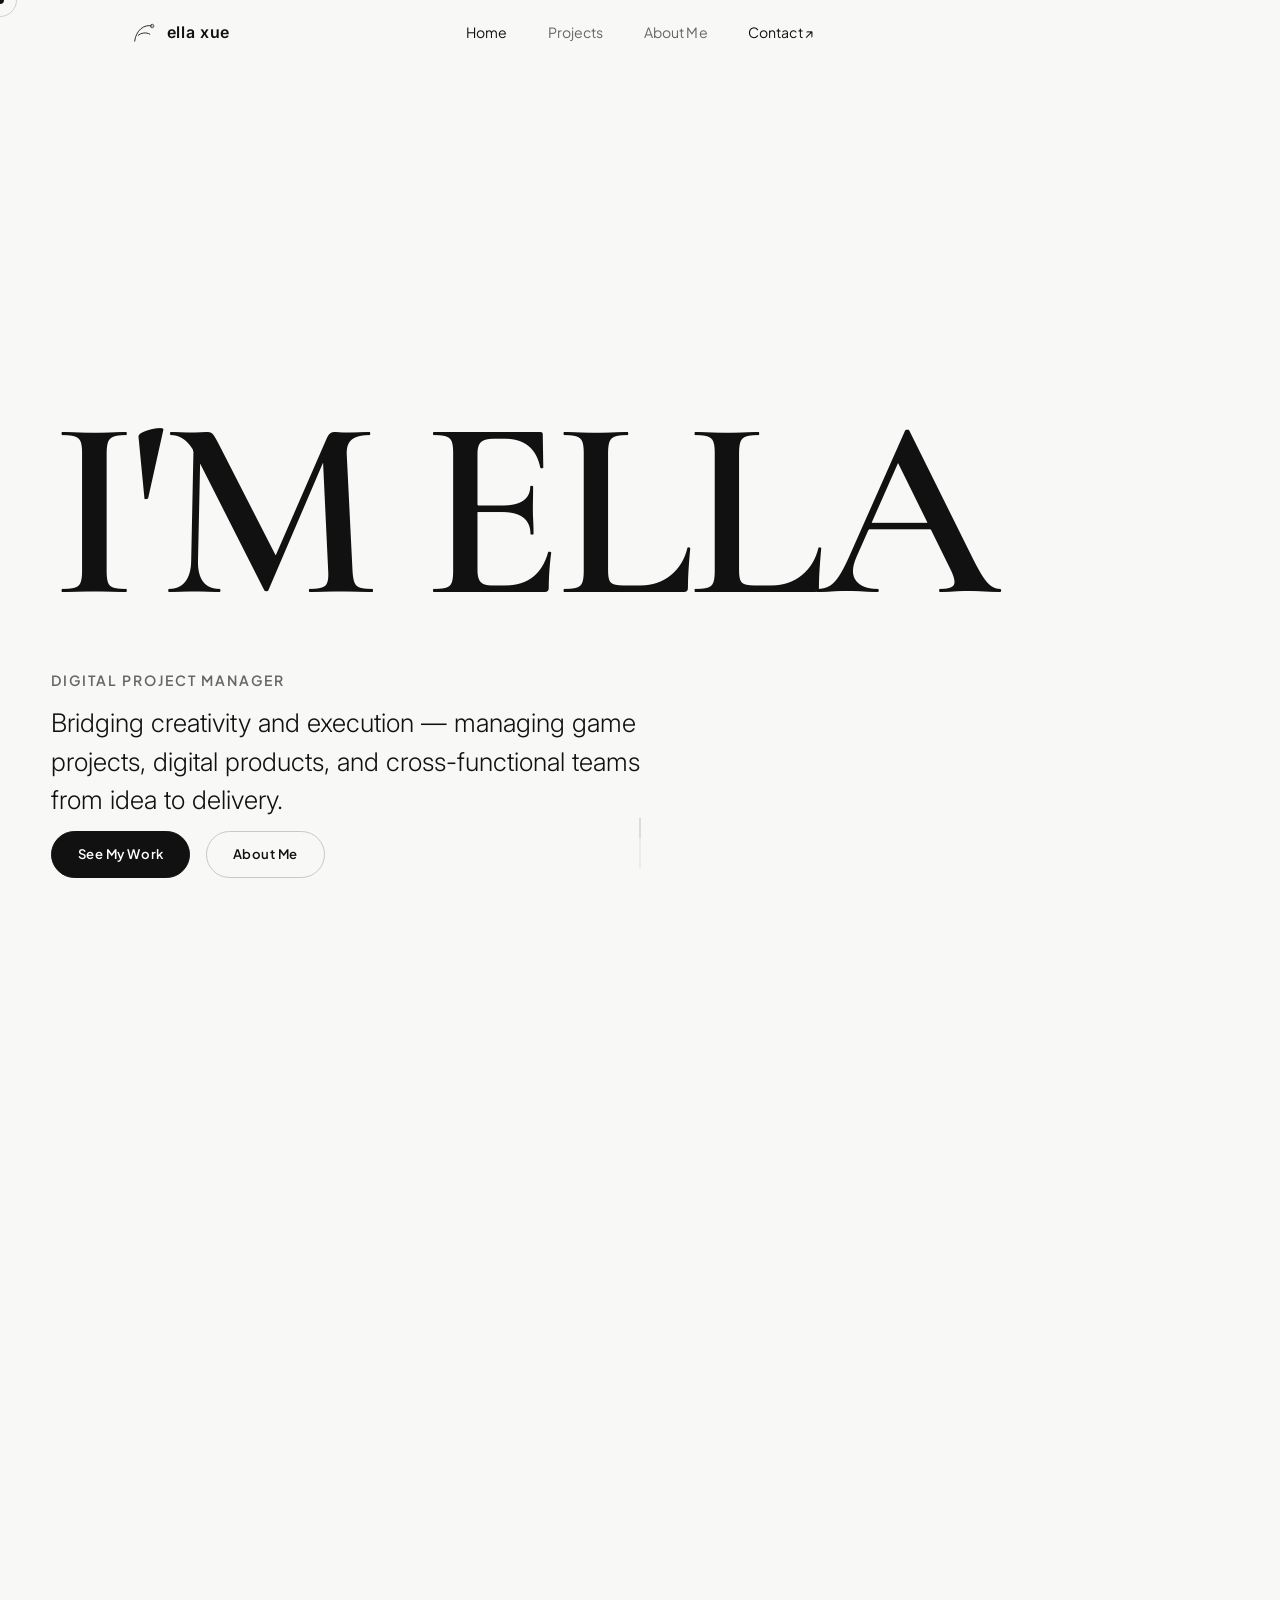
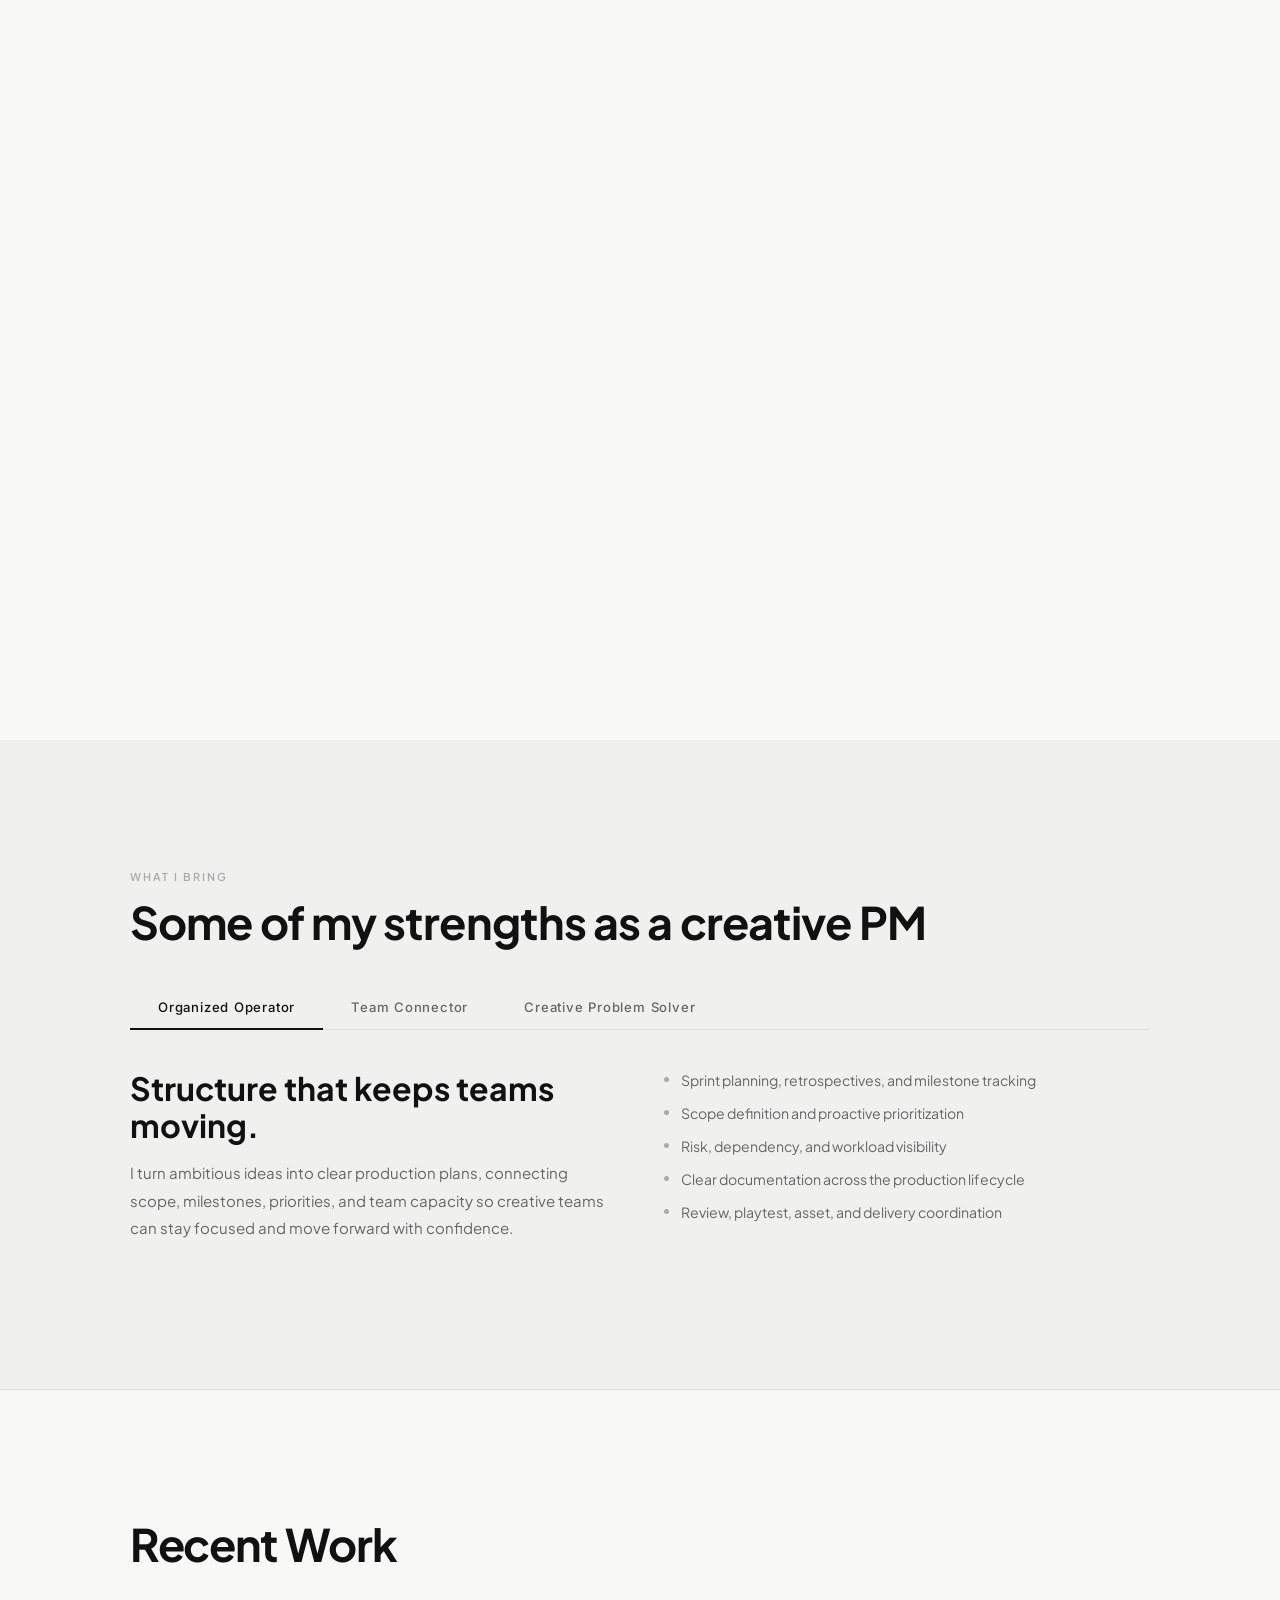
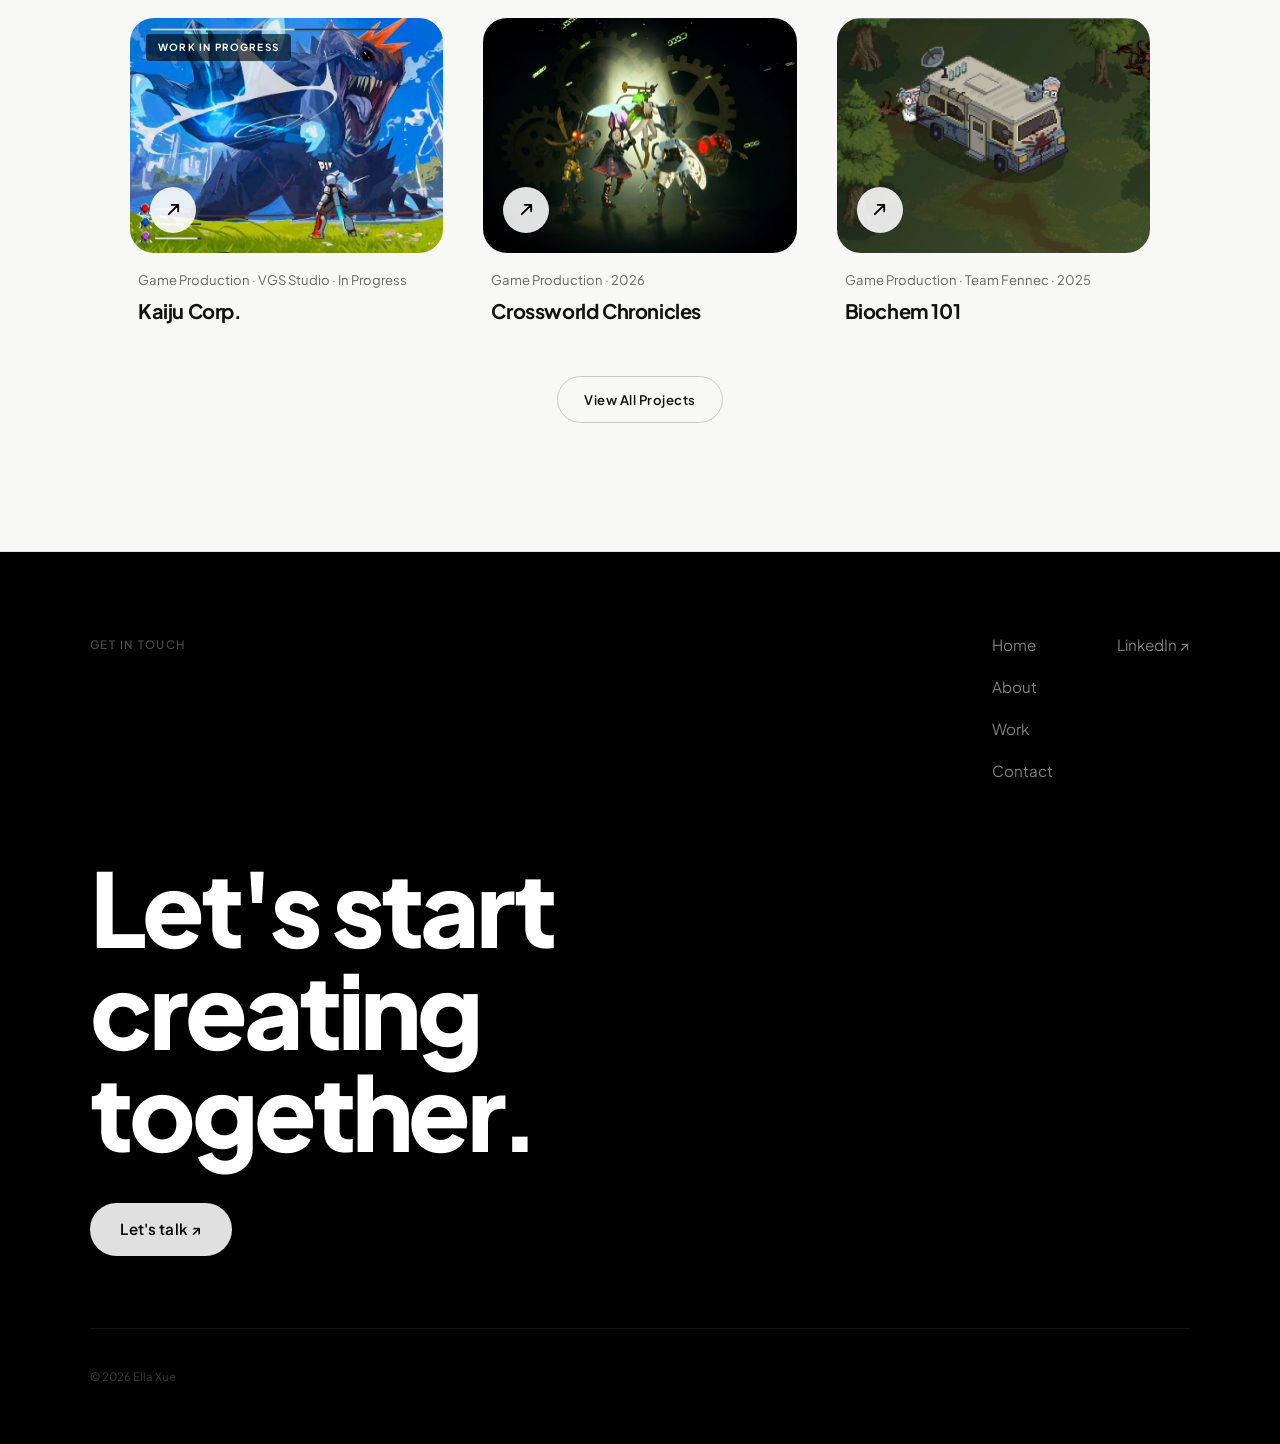
==== index.html @ 95f013e8 "Replace placeholder photos with ellaphoyo.JPG on home and about pages Updates home page hero photo a" ====
<!DOCTYPE html>
<html lang="en">
<head>
  <meta charset="UTF-8" />
  <meta name="viewport" content="width=device-width, initial-scale=1.0" />
  <title>Ella Xue — Digital Project Manager</title>
  <link rel="preconnect" href="https://fonts.googleapis.com" />
  <link rel="preconnect" href="https://fonts.gstatic.com" crossorigin />
  <link href="https://fonts.googleapis.com/css2?family=Cormorant+Garamond:ital,wght@0,300;0,400;0,600;1,300;1,400&family=Inter:wght@300;400;500;600&family=Plus+Jakarta+Sans:wght@300;400;500;600;700;800&display=swap" rel="stylesheet" />
  <link rel="stylesheet" href="style.css" />
</head>
<body>

<div id="cursor" aria-hidden="true"></div>
<div id="cursor-follower" aria-hidden="true"></div>

<!-- ============================================================ HEADER -->
<header id="header">
  <div class="header-inner">
    <a href="index.html" class="logo">
      <svg class="logo-mark" viewBox="0 0 48 48" fill="none" aria-hidden="true">
        <path d="M8 38 C10 20, 24 8, 38 12" stroke="currentColor" stroke-width="1.5" stroke-linecap="round"/>
        <path d="M14 28 C18 24, 28 22, 34 26" stroke="currentColor" stroke-width="1.5" stroke-linecap="round"/>
        <circle cx="38" cy="12" r="3" stroke="var(--coral)" stroke-width="1.5" fill="none"/>
      </svg>
      ella xue
    </a>
    <nav class="nav-links">
      <a href="index.html"    class="nav-link active">Home</a>
      <a href="projects.html" class="nav-link">Projects</a>
      <a href="about.html"   class="nav-link">About Me</a>
      <a href="contact.html" class="nav-link nav-link--cta">Contact ↗</a>
    </nav>
    <button class="hamburger" id="hamburger" aria-label="Toggle menu" aria-expanded="false">
      <span></span><span></span>
    </button>
  </div>
  <div class="header-rule"></div>
</header>

<div class="mobile-nav" id="mobileNav" aria-hidden="true">
  <nav>
    <a href="index.html"    class="mobile-nav-link">Home</a>
    <a href="projects.html" class="mobile-nav-link">Projects</a>
    <a href="about.html"   class="mobile-nav-link">About Me</a>
    <a href="contact.html" class="mobile-nav-link">Contact</a>
  </nav>
</div>

<main>

<!-- ============================================================ HERO -->
<div class="hero-scroll-container" id="heroScroll">
  <div class="hero-sticky" id="heroSticky">

    <!-- Name: I'M ELLA inline, slides left on scroll so ELLA aligns at 4vw -->
    <div class="hs-upper">
      <div class="hs-name-track" id="hsNameTrack">
        <h1 class="hs-big-name" aria-label="I'm Ella">
          <span class="hs-im" id="hsIm" aria-hidden="true">I'M </span><span id="hsElla">ELLA</span>
        </h1>
      </div>
    </div>

    <!-- Lower: eyebrow + crossfading descriptions + buttons -->
    <div class="hs-lower">
      <span class="hs-eyebrow" id="hsEyebrow">Digital Project Manager</span>
      <div class="hs-desc-wrap">
        <p class="hs-desc hs-desc--a" id="hsDescA">Bridging creativity and execution — managing game projects, digital products, and cross-functional teams from idea to delivery.</p>
        <p class="hs-desc hs-desc--b" id="hsDescB">A digital project manager based in Vancouver, focused on games, interactive media, and the craft of bringing creative teams together.</p>
      </div>
      <div class="hs-actions">
        <a href="projects.html" class="btn btn-primary">See My Work</a>
        <a href="about.html"   class="btn btn-outline">About Me</a>
      </div>
    </div>

    <!-- Photo: contained card, fades in right on scroll -->
    <div class="hs-photo-wrap" id="hsPhotoWrap">
      <img src="assets/images/ellaphoyo.JPG" alt="Ella Xue">
      <span class="hs-photo-tag">hi, that's me :)</span>
    </div>

    <div class="hs-scroll-hint" id="hsScrollHint" aria-hidden="true">
      <div class="scroll-track"><div class="scroll-thumb"></div></div>
    </div>

  </div>
</div>

<!-- ============================================================ PM TRAITS -->
<section class="section section--alt">
  <div class="container">
    <span class="eyebrow reveal">What I Bring</span>
    <h2 class="section-heading reveal">Some of my strengths as a creative PM</h2>

    <div class="tabs-nav reveal" role="tablist">
      <button class="tab-btn active" data-tab="tab-1" role="tab" aria-selected="true">Organized Operator</button>
      <button class="tab-btn"        data-tab="tab-2" role="tab" aria-selected="false">Team Connector</button>
      <button class="tab-btn"        data-tab="tab-3" role="tab" aria-selected="false">Creative Problem Solver</button>
    </div>

    <div id="tab-1" class="tab-panel active" role="tabpanel">
      <div class="tab-text reveal">
        <h3>Structure that keeps teams moving.</h3>
        <p>I turn ambitious ideas into clear production plans, connecting scope, milestones, priorities, and team capacity so creative teams can stay focused and move forward with confidence.</p>
      </div>
      <ul class="trait-list reveal reveal-d1">
        <li>Sprint planning, retrospectives, and milestone tracking</li>
        <li>Scope definition and proactive prioritization</li>
        <li>Risk, dependency, and workload visibility</li>
        <li>Clear documentation across the production lifecycle</li>
        <li>Review, playtest, asset, and delivery coordination</li>
      </ul>
    </div>

    <div id="tab-2" class="tab-panel" role="tabpanel">
      <div class="tab-text reveal">
        <h3>Strong teams are built through trust, clarity, and empathy.</h3>
        <p>I take a people-centered approach to PM. I pay attention not just to what needs to be delivered, but to how the team is working, where people feel blocked, and what support they need to do their best work.</p>
      </div>
      <ul class="trait-list reveal reveal-d1">
        <li>Building trust and open communication within the team</li>
        <li>Connecting artists, designers, developers, clients, and stakeholders</li>
        <li>Recognizing workload concerns and blockers early</li>
        <li>Facilitating constructive discussions and resolving misalignment</li>
        <li>Supporting team morale while maintaining accountability</li>
        <li>Keeping decisions, responsibilities, and progress transparent</li>
      </ul>
    </div>

    <div id="tab-3" class="tab-panel" role="tabpanel">
      <div class="tab-text reveal">
        <h3>Finding practical paths through creative complexity.</h3>
        <p>My background in design and digital media helps me understand both the creative intention behind a project and the production realities required to deliver it. I help turn uncertainty into clear, actionable next steps.</p>
      </div>
      <ul class="trait-list reveal reveal-d1">
        <li>Creative problem-solving within production constraints</li>
        <li>Translating broad ideas into achievable production steps</li>
        <li>Supporting design, art, technical, and production discussions</li>
        <li>Synthesizing feedback into focused priorities</li>
        <li>Visual communication of concepts, workflows, and progress</li>
        <li>Balancing creative ambition, quality, scope, and feasibility</li>
      </ul>
    </div>
  </div>
</section>


<!-- ============================================================ RECENT WORK -->
<section class="rw-section">
  <div class="container">
    <div class="rw-top reveal">
      <h2 class="rw-heading">Recent Work</h2>
    </div>
    <div class="rw-grid">
      <a href="kaijucorp.html" class="rw-card reveal">
        <div class="rw-img-wrap rw-img-1">
          <div class="rw-img-thumb" style="background: url('assets/images/kajiucorp/cover.JPG') center/cover no-repeat;"></div>
          <span class="wip-badge">Work in Progress</span>
          <div class="rw-arrow" aria-hidden="true">
            <svg viewBox="0 0 16 16" fill="none" stroke="currentColor" stroke-width="2" stroke-linecap="round" stroke-linejoin="round">
              <path d="M3 13L13 3M13 3H6M13 3v7"/>
            </svg>
          </div>
        </div>
        <div class="rw-card-info">
          <span class="rw-card-meta">Game Production · VGS Studio · In Progress</span>
          <span class="rw-card-name">Kaiju Corp.</span>
        </div>
      </a>
      <a href="crossworld.html" class="rw-card reveal reveal-d1">
        <div class="rw-img-wrap rw-img-2">
          <div class="rw-img-thumb" style="background: url('assets/images/crossworld/background.png') center/cover no-repeat;"></div>
          <div class="rw-arrow" aria-hidden="true">
            <svg viewBox="0 0 16 16" fill="none" stroke="currentColor" stroke-width="2" stroke-linecap="round" stroke-linejoin="round">
              <path d="M3 13L13 3M13 3H6M13 3v7"/>
            </svg>
          </div>
        </div>
        <div class="rw-card-info">
          <span class="rw-card-meta">Game Production · 2026</span>
          <span class="rw-card-name">Crossworld Chronicles</span>
        </div>
      </a>
      <a href="biochem101.html" class="rw-card reveal reveal-d2">
        <div class="rw-img-wrap rw-img-3">
          <div class="rw-img-thumb" style="background: url('assets/images/biochem-101/coVER.png') center/cover no-repeat;"></div>
          <div class="rw-arrow" aria-hidden="true">
            <svg viewBox="0 0 16 16" fill="none" stroke="currentColor" stroke-width="2" stroke-linecap="round" stroke-linejoin="round">
              <path d="M3 13L13 3M13 3H6M13 3v7"/>
            </svg>
          </div>
        </div>
        <div class="rw-card-info">
          <span class="rw-card-meta">Game Production · Team Fennec · 2025</span>
          <span class="rw-card-name">Biochem 101</span>
        </div>
      </a>
    </div>
    <div class="rw-cta reveal">
      <a href="projects.html" class="btn btn-outline">View All Projects</a>
    </div>
  </div>
</section>


</main>

<div class="proj-end">
  <div class="proj-end-inner">
    <span class="proj-end-label">Get in touch</span>
    <nav class="proj-end-nav">
      <div class="proj-end-nav-col">
        <a href="index.html">Home</a>
        <a href="about.html">About</a>
        <a href="projects.html">Work</a>
        <a href="contact.html">Contact</a>
      </div>
      <div class="proj-end-nav-col">
        <a href="https://www.linkedin.com/in/ella-xue-676157253/" target="_blank" rel="noopener">LinkedIn ↗</a>
      </div>
    </nav>
  </div>
  <div class="proj-end-body">
    <h2 class="proj-end-heading">Let's start<br>creating together.</h2>
    <a href="contact.html" class="proj-end-btn">Let's talk ↗</a>
  </div>
  <div class="proj-end-foot">
    <span>© 2026 Ella Xue</span>
  </div>
</div>

<script src="main.js"></script>
</body>
</html>
---- style.css ----
/* ============================================================
   TOKENS
   ============================================================ */
*, *::before, *::after { box-sizing: border-box; margin: 0; padding: 0; }

:root {
  --bg:          #f8f8f6;
  --bg-2:        #f0f0ee;
  --surface:     #ffffff;
  --ink:         #111111;
  --ink-muted:   #666666;
  --ink-faint:   #aaaaaa;
  --coral:       #444444;
  --coral-light: #ebebeb;
  --yellow:      #e8b84b;
  --blue:        #7aafc2;
  --teal:        #4a7a6a;
  --teal-light:  #e2ede9;
  --border:      #e0e0de;
  --border-2:    #c8c8c6;
  --font-serif:   'Cormorant Garamond', Georgia, serif;
  --font-sans:    'Inter', system-ui, sans-serif;
  --font-heading: 'Plus Jakarta Sans', system-ui, sans-serif;
  --font-body:    'Plus Jakarta Sans', system-ui, sans-serif;
  --font-accent:  'Plus Jakarta Sans', system-ui, sans-serif;
  --max-w:       1100px;
  --nav-h:       66px;
  --ease:        cubic-bezier(0.25, 0.46, 0.45, 0.94);
}

/* ============================================================
   BASE
   ============================================================ */
html { scroll-behavior: smooth; font-size: 16px; }

body {
  font-family: var(--font-body);
  background: var(--bg);
  color: var(--ink);
  line-height: 1.7;
  font-weight: 400;
  -webkit-font-smoothing: antialiased;
  overflow-x: hidden;
}

::selection { background: var(--coral); color: #fff; }

h1, h2, h3, h4 {
  font-family: var(--font-heading); line-height: 1.15; font-weight: 700;
  font-style: normal;
}
em { font-style: normal; }
p { color: var(--ink-muted); }
p:last-child { margin-bottom: 0; }
a { color: inherit; text-decoration: none; }
img { display: block; max-width: 100%; }
button { font-family: var(--font-body); }

/* ============================================================
   CURSOR
   ============================================================ */
#cursor, #cursor-follower {
  position: fixed; border-radius: 50%; pointer-events: none; z-index: 9999;
}
#cursor {
  width: 8px; height: 8px; background: var(--ink);
  top: 0; left: 0; transform: translate(-50%, -50%);
}
#cursor-follower {
  width: 34px; height: 34px; border: 1px solid var(--ink-faint);
  top: 0; left: 0; transform: translate(-50%, -50%); opacity: 0.5;
}
@media (pointer: coarse) { #cursor, #cursor-follower { display: none; } }

/* ============================================================
   HEADER / NAV
   ============================================================ */
#header {
  position: fixed; top: 0; left: 0; right: 0; z-index: 100;
  background: var(--bg);
  transition: background 0.4s;
}
#header.compact {
  background: rgba(250,249,247,0.94);
  backdrop-filter: blur(14px);
}
.header-inner {
  max-width: var(--max-w); margin: 0 auto; padding: 0 2.5rem;
  height: var(--nav-h);
  display: flex; align-items: center; justify-content: space-between;
  transition: height 0.4s var(--ease);
  position: relative;
}
#header.compact .header-inner { height: 52px; }
.header-rule { display: none; }

.logo {
  display: flex; align-items: center; gap: 0.55rem;
  font-family: var(--font-sans); font-size: 1rem; font-weight: 600;
  letter-spacing: 0.04em;
  color: var(--ink); transition: opacity 0.2s;
}
.logo:hover { opacity: 0.65; }
.logo-mark { width: 28px; height: 28px; flex-shrink: 0; }

.nav-links {
  position: absolute; left: 50%; transform: translateX(-50%);
  display: flex; align-items: center; gap: 2.5rem;
}
.nav-link {
  font-size: 0.88rem; font-weight: 400; letter-spacing: 0.01em;
  color: var(--ink-muted);
  transition: color 0.25s;
}
.nav-link:hover { color: var(--ink); }
.nav-link.active { color: var(--ink); }
.nav-link--cta { color: var(--ink); }
.nav-link--cta:hover { opacity: 0.6; }

/* Hamburger */
.hamburger {
  display: none; flex-direction: column; gap: 6px;
  background: none; border: none; cursor: pointer; padding: 6px;
}
.hamburger span {
  display: block; width: 22px; height: 1.5px;
  background: var(--ink); transition: transform 0.3s, opacity 0.3s;
}
.hamburger.active span:nth-child(1) { transform: rotate(45deg) translate(0,5px); }
.hamburger.active span:nth-child(2) { transform: rotate(-45deg) translate(0,-2px); }

/* Mobile nav */
.mobile-nav {
  position: fixed; top: var(--nav-h); left: 0; right: 0; bottom: 0;
  z-index: 99; background: var(--bg);
  transform: translateX(100%); transition: transform 0.45s var(--ease);
  padding: 3rem 2.5rem; border-top: 1px solid var(--border);
}
.mobile-nav.open { transform: translateX(0); }
.mobile-nav nav { display: flex; flex-direction: column; }
.mobile-nav-link {
  font-family: var(--font-heading); font-size: 2.2rem;
  font-weight: 400; color: var(--ink); padding: 0.75rem 0;
  border-bottom: 1px solid var(--border); transition: color 0.2s;
}
.mobile-nav-link:hover { color: var(--ink-muted); }

/* ============================================================
   PAGE PADDING
   ============================================================ */
.page-top { padding-top: var(--nav-h); }
.container { max-width: var(--max-w); margin: 0 auto; padding: 0 2.5rem; }

/* ============================================================
   SECTION RHYTHM
   ============================================================ */
.section { padding: 8rem 0; border-bottom: 1px solid var(--border); }
.section:last-child { border-bottom: none; }
.section--alt { background: var(--bg-2); }

.eyebrow {
  display: block; font-size: 0.68rem; font-weight: 600;
  letter-spacing: 0.18em; text-transform: uppercase;
  color: var(--ink-faint); margin-bottom: 0.75rem;
}
.section-heading {
  font-family: var(--font-heading); font-size: clamp(2rem, 3.5vw, 2.9rem);
  font-weight: 700; color: var(--ink); line-height: 1.05;
  letter-spacing: -0.02em; margin-bottom: 2.5rem; font-style: normal;
}
.section-lead {
  font-size: 1rem; font-weight: 400; color: var(--ink-muted);
  max-width: 540px; line-height: 1.8; margin-bottom: 2.5rem;
}

/* ============================================================
   REVEAL
   ============================================================ */
.reveal {
  opacity: 0; transform: translateY(22px);
  transition: opacity 0.8s var(--ease), transform 0.8s var(--ease);
}
.reveal.visible { opacity: 1; transform: translateY(0); }
.reveal-d1 { transition-delay: 0.1s; }
.reveal-d2 { transition-delay: 0.2s; }
.reveal-d3 { transition-delay: 0.3s; }
.reveal-d4 { transition-delay: 0.4s; }
.reveal-d5 { transition-delay: 0.5s; }
.reveal-d6 { transition-delay: 0.65s; }

/* ============================================================
   BUTTONS
   ============================================================ */
.btn {
  display: inline-flex; align-items: center; gap: 0.5rem;
  padding: 0.7rem 1.6rem; border-radius: 100px;
  font-size: 0.82rem; font-weight: 600; letter-spacing: 0.04em;
  cursor: pointer; transition: all 0.25s; border: 1.5px solid transparent;
}
.btn-primary {
  background: var(--ink); color: #fff; border-color: var(--ink);
}
.btn-primary:hover { opacity: 0.78; transform: translateY(-1px); }
.btn-outline {
  background: transparent; color: var(--ink); border-color: var(--border-2);
}
.btn-outline:hover { border-color: var(--ink); color: var(--ink); transform: translateY(-1px); }
.btn svg { width: 14px; height: 14px; }

/* Underline link */
.underline-link {
  display: inline-flex; align-items: center; gap: 0.35rem;
  font-size: 0.85rem; font-weight: 500; color: var(--ink); transition: color 0.25s;
}
.underline-link span:first-child { position: relative; }
.underline-link span:first-child::after {
  content: ''; position: absolute; bottom: -2px; left: 0; width: 100%;
  height: 1px; background: var(--ink);
  transform: scaleX(0); transform-origin: left; transition: transform 0.3s var(--ease);
}
.underline-link:hover span:first-child::after { transform: scaleX(1); }
.underline-link:hover { color: var(--ink); }
.link-arrow { transition: transform 0.3s var(--ease); display: inline-block; }
.underline-link:hover .link-arrow { transform: translate(3px,-2px); }

/* Tags — editorial text style, no borders */
.tag {
  font-size: 0.75rem; font-weight: 400; letter-spacing: 0.02em;
  text-transform: none; padding: 0; border-radius: 0; border: none; background: transparent;
  color: var(--ink-muted);
}
.tag-pm    { color: var(--ink-muted); }
.tag-type  { color: var(--ink-muted); }
.tag-award { color: var(--ink-muted); }

/* ============================================================
   SHARED FOOTER
   ============================================================ */
.site-footer {
  border-top: 1px solid var(--border); padding: 2rem 0;
}
.site-footer .container {
  display: flex; align-items: center; justify-content: space-between;
  flex-wrap: wrap; gap: 1rem;
}
.footer-brand {
  font-family: var(--font-body); font-size: 0.78rem; font-weight: 500;
  letter-spacing: 0.08em; text-transform: uppercase; color: var(--ink-muted);
}
.footer-links { display: flex; gap: 1.75rem; }
.footer-links a {
  font-size: 0.72rem; font-weight: 500; letter-spacing: 0.08em;
  text-transform: uppercase; color: var(--ink-faint); transition: color 0.2s;
}
.footer-links a:hover { color: var(--ink); }

/* ============================================================
   HOME — SCROLL HERO
   ============================================================ */
.hero-scroll-container { height: 260vh; position: relative; background: var(--bg); }
.hero-sticky {
  position: sticky; top: 0;
  height: 100vh; overflow: hidden;
  background: var(--bg);
  display: flex; flex-direction: column;
  padding-top: var(--nav-h);
}

/* Upper — left-aligned at 4vw, pushed toward bottom of its flex cell */
.hs-upper {
  flex: 1; display: flex;
  align-items: flex-end; justify-content: flex-start;
  padding: 0 4vw clamp(0.75rem, 2vh, 2rem);
  min-height: 0;
}
.hs-name-track { will-change: transform; }

/*
  Font scales smoothly with vw between a sensible min and max.
  At 1280px laptop : 20vw ≈ 16rem — proportional, not overwhelming.
  At 1440px desktop: 20vw ≈ 18rem — dramatic but not clipping.
  At 1920px monitor: capped at 22rem — consistent on large displays.
*/
.hs-big-name {
  font-family: var(--font-serif);
  font-size: clamp(6.5rem, 20vw, 22rem);
  font-weight: 600; line-height: 1;
  letter-spacing: -0.03em; white-space: nowrap;
  color: var(--ink); margin: 0;
}
.hs-im { will-change: opacity; }

/* Lower — eyebrow + descriptions + buttons */
.hs-lower {
  padding: clamp(0.85rem, 1.5vh, 1.5rem) 4vw clamp(1.25rem, 2.5vh, 2.5rem);
  max-width: 56vw;
  display: flex; flex-direction: column; gap: clamp(0.7rem, 1.2vh, 1.1rem);
}
.hs-eyebrow {
  display: block; font-size: 0.88rem; font-weight: 600;
  letter-spacing: 0.14em; text-transform: uppercase; color: var(--ink-muted);
}
.hs-desc-wrap { position: relative; }
.hs-desc {
  font-family: var(--font-sans);
  font-size: clamp(1rem, 2.1vw, 1.6rem);
  font-weight: 300; line-height: 1.5;
  color: var(--ink); margin: 0; will-change: opacity;
}
.hs-desc--b { position: absolute; top: 0; left: 0; width: 100%; opacity: 0; }
.hs-actions { display: flex; gap: 1rem; flex-wrap: wrap; }

/*
  left + right define the "right-side region" (60vw → viewport edge).
  margin: 0 auto on an absolutely-positioned element with both offsets
  fixed distributes remaining space equally → photo stays centred in
  the 40vw right area on every screen width, no hardcoded gutters.
  aspect-ratio: 3/4 locks the frame shape; min() prevents height
  from exceeding 70vh on short screens.
*/
.hs-photo-wrap {
  position: absolute;
  left: 60vw; right: 0;
  top: calc(var(--nav-h) + clamp(2rem, 5vh, 5rem));
  margin: 0 auto;
  width: min(28vw, calc(70vh * 0.75));
  aspect-ratio: 3 / 4;
  overflow: hidden; opacity: 0;
  will-change: opacity, transform;
}
.hs-photo-wrap img {
  width: 100%;
  height: calc(100% + 2.5rem); margin-top: -2.5rem;
  object-fit: cover; object-position: center top; display: block;
}
.hs-photo-tag {
  position: absolute; bottom: 1.5rem; left: 1.5rem;
  font-family: var(--font-serif); font-size: 0.9rem;
  color: var(--ink-muted); pointer-events: none;
}

/* Scroll hint */
.hs-scroll-hint {
  position: absolute; bottom: 2rem; left: 50%;
  transform: translateX(-50%); z-index: 10;
  display: flex; flex-direction: column; align-items: center;
}
.scroll-track { width: 1px; height: 50px; background: var(--border); position: relative; overflow: hidden; }
.scroll-thumb { position: absolute; top: 0; left: 0; width: 100%; height: 40%; background: var(--ink-faint); animation: scrollDown 2.2s ease-in-out infinite; }
@keyframes scrollDown { 0% { top: -40%; } 100% { top: 140%; } }

/* Tablet / small laptop: slightly narrower photo, text breathing room */
@media (max-width: 1024px) {
  .hs-big-name { font-size: clamp(5.5rem, 18vw, 18rem); }
  .hs-photo-wrap { width: min(30vw, calc(66vh * 0.75)); }
  .hs-lower { max-width: 58vw; }
}

/* Mobile: stack-friendly — hide photo, give text full room */
@media (max-width: 640px) {
  .hs-upper { padding: 0 5vw 1.25rem; }
  .hs-big-name { font-size: clamp(4rem, 18vw, 6.5rem); }
  .hs-lower { max-width: 90vw; padding: 1rem 5vw 2rem; gap: 0.85rem; }
  .hs-photo-wrap { display: none; }
  .hs-desc { font-size: clamp(1rem, 4.5vw, 1.25rem); }
}

/* ============================================================
   HOME — PM TRAITS (TABS)
   ============================================================ */
.tabs-nav {
  display: flex; gap: 0; border-bottom: 1px solid var(--border); margin-bottom: 2.5rem;
}
.tab-btn {
  background: none; border: none; cursor: pointer; padding: 0.85rem 1.75rem;
  font-family: var(--font-sans); font-size: 0.82rem; font-weight: 500;
  letter-spacing: 0.06em; color: var(--ink-muted);
  position: relative; transition: color 0.25s;
}
.tab-btn::after {
  content: ''; position: absolute; bottom: -1px; left: 0; right: 0;
  height: 2px; background: var(--ink);
  transform: scaleX(0); transition: transform 0.3s var(--ease);
}
.tab-btn.active { color: var(--ink); }
.tab-btn.active::after { transform: scaleX(1); }
.tab-btn:hover { color: var(--ink); }

.tab-panel { display: none; }
.tab-panel.active { display: grid; grid-template-columns: 1fr 1fr; gap: 3rem; align-items: start; }

.tab-text h3 {
  font-family: var(--font-heading); font-size: clamp(1.5rem, 2.5vw, 2rem);
  font-weight: 700; color: var(--ink); margin-bottom: 1rem; line-height: 1.15;
}
.tab-text p { font-size: 0.94rem; line-height: 1.82; margin-bottom: 1.25rem; }

.tab-closing {
  grid-column: 1 / -1;
  font-size: 0.94rem; font-style: italic;
  color: var(--ink-muted); line-height: 1.7;
  padding-top: 0.5rem; border-top: 1px solid var(--border);
  margin-top: 0.5rem;
}

.trait-list { list-style: none; display: flex; flex-direction: column; gap: 0.75rem; }
.trait-list li {
  display: flex; align-items: flex-start; gap: 0.75rem;
  font-size: 0.88rem; color: var(--ink-muted); line-height: 1.5;
}
.trait-list li::before {
  content: ''; width: 5px; height: 5px; border-radius: 50%;
  background: var(--ink-faint); flex-shrink: 0; margin-top: 0.45rem;
}

/* ============================================================
   HOME — TOOLS & SKILLS
   ============================================================ */
.tools-grid {
  display: grid; grid-template-columns: repeat(4, 1fr); gap: 1.5rem;
}
.tool-group { }
.tool-group-label {
  font-size: 0.65rem; font-weight: 600; letter-spacing: 0.14em;
  text-transform: uppercase; color: var(--ink-faint);
  margin-bottom: 0.85rem; display: block;
}
.tool-pills { display: flex; flex-wrap: wrap; gap: 0.5rem; }
.tool-pill {
  font-size: 0.78rem; font-weight: 400; color: var(--ink-muted);
  background: var(--surface); border: 1px solid var(--border);
  border-radius: 100px; padding: 4px 14px;
  transition: border-color 0.2s, color 0.2s;
}
.tool-pill:hover { border-color: var(--ink); color: var(--ink); }

/* ============================================================
   HOME — RECENT WORK
   ============================================================ */
.rw-section {
  padding: 8rem 0;
  border-bottom: 1px solid var(--border);
}
.rw-top { margin-bottom: 3rem; }
.rw-heading {
  font-size: clamp(2rem, 3.5vw, 2.9rem);
  font-weight: 700;
  color: var(--ink);
  letter-spacing: -0.03em;
}
.rw-grid {
  display: grid;
  grid-template-columns: repeat(3, 1fr);
  gap: 2.5rem;
  margin-bottom: 3rem;
}
.rw-card { display: block; cursor: pointer; }

/* The card IS the image — large, rounded, full-bleed */
.rw-img-wrap {
  border-radius: 24px;
  overflow: hidden;
  aspect-ratio: 4 / 3;
  position: relative;
}
.rw-img-thumb {
  position: absolute;
  inset: 0;
  transition: transform 0.65s var(--ease);
}
.rw-card:hover .rw-img-thumb { transform: scale(1.04); }
.rw-img-1 .rw-img-thumb { background: linear-gradient(145deg, #d4b8ac, #b89080, #9c7468); }
.rw-img-2 .rw-img-thumb { background: linear-gradient(145deg, #a8bece, #8aa0b8, #7090a8); }
.rw-img-3 .rw-img-thumb { background: linear-gradient(145deg, #b8ceac, #98b890, #7ea078); }

/* Circular arrow button — always visible, bottom-left of image */
.rw-arrow {
  position: absolute;
  bottom: 1.25rem;
  left: 1.25rem;
  width: 46px;
  height: 46px;
  border-radius: 50%;
  background: rgba(255,255,255,0.88);
  display: flex;
  align-items: center;
  justify-content: center;
  transition: transform 0.3s var(--ease), background 0.25s;
  z-index: 1;
}
.rw-arrow svg { width: 15px; height: 15px; color: #000; flex-shrink: 0; }
.rw-card:hover .rw-arrow { transform: translate(3px, -3px); background: #fff; }

/* Info below the image card */
.rw-card-info {
  padding: 1rem 0.5rem 0;
  display: flex;
  flex-direction: column;
  gap: 0.2rem;
}
.rw-card-meta {
  font-size: 0.82rem;
  font-weight: 400;
  color: var(--ink-muted);
}
.rw-card-name {
  font-size: 1.25rem;
  font-weight: 700;
  color: var(--ink);
  letter-spacing: -0.02em;
}
.rw-cta { text-align: center; }

@media (max-width: 900px) {
  .rw-grid { grid-template-columns: repeat(2, 1fr); gap: 2rem; }
}
@media (max-width: 560px) {
  .rw-grid { grid-template-columns: 1fr; gap: 2rem; }
}
@media (max-width: 640px) {
  .rw-section { padding: 5.5rem 0; }
}

/* ============================================================
   HOME — FEATURED PROJECTS (legacy — kept for fallback)
   ============================================================ */
.featured-grid {
  display: grid; grid-template-columns: 1.4fr 1fr; gap: 1.5rem;
}
.feat-card {
  background: var(--surface); border: none;
  border-radius: 20px; overflow: hidden;
  box-shadow: 0 2px 14px rgba(0,0,0,0.06);
  transition: transform 0.4s var(--ease), box-shadow 0.4s;
}
.feat-card:hover { transform: translateY(-3px); box-shadow: 0 10px 32px rgba(0,0,0,0.10); }
.feat-card--large { }
.feat-thumb {
  aspect-ratio: 16/9; display: flex; align-items: flex-end; padding: 1rem;
  position: relative;
}
.feat-thumb--1 { background: linear-gradient(135deg, #c4a898, #a8877a); }
.feat-thumb--2 { background: linear-gradient(135deg, #98aec4, #7a90a8); }
.feat-thumb--3 { background: linear-gradient(135deg, #a8c498, #8aaa7c); }
.feat-label {
  font-size: 0.65rem; letter-spacing: 0.12em; text-transform: uppercase;
  color: rgba(255,255,255,0.65); font-weight: 500;
}
.feat-body { padding: 1.5rem; }
.feat-cat {
  font-size: 0.68rem; font-weight: 500; letter-spacing: 0.1em;
  text-transform: uppercase; color: var(--ink-faint); margin-bottom: 0.4rem; display: block;
}
.feat-title {
  font-family: var(--font-heading); font-size: 1.25rem; font-weight: 700;
  color: var(--ink); margin-bottom: 0.5rem;
}
.feat-desc { font-size: 0.85rem; line-height: 1.7; margin-bottom: 1rem; }
.feat-small-pair { display: flex; flex-direction: column; gap: 1.5rem; }
.feat-card--small .feat-thumb { aspect-ratio: 3/1.4; }
.featured-cta { margin-top: 2rem; text-align: center; }

/* ============================================================
   HOME — TESTIMONIALS
   ============================================================ */
.testimonials-grid {
  display: grid; grid-template-columns: repeat(3, 1fr); gap: 1.5rem;
}
.testimonial-card {
  background: var(--surface); border: none;
  border-radius: 20px; padding: 2rem;
  box-shadow: 0 2px 14px rgba(0,0,0,0.06);
  transition: box-shadow 0.3s, transform 0.3s;
}
.testimonial-card:hover { box-shadow: 0 8px 28px rgba(0,0,0,0.09); transform: translateY(-2px); }
.quote-mark {
  font-family: var(--font-serif); font-size: 3.5rem; font-weight: 700;
  color: var(--border); line-height: 0.8; margin-bottom: 1rem; display: block;
}
.quote-text {
  font-family: var(--font-accent); font-size: 1.1rem; font-weight: 400;
  color: var(--ink); line-height: 1.65; margin-bottom: 1.5rem;
}
.quote-author {
  display: flex; flex-direction: column; gap: 2px;
  padding-top: 1.25rem; border-top: 1px solid var(--border);
}
.author-name { font-size: 0.82rem; font-weight: 600; color: var(--ink); }
.author-role { font-size: 0.72rem; color: var(--ink-faint); }

/* ============================================================
   HOME — FOOTER BANNER
   ============================================================ */
.footer-banner {
  background: var(--ink); padding: 5rem 0;
}
.footer-banner .container {
  display: flex; flex-direction: column; align-items: center; text-align: center;
}
.banner-tagline {
  font-family: var(--font-heading); font-size: clamp(1.8rem, 4vw, 3rem);
  font-weight: 700; color: #fff; letter-spacing: -0.02em;
  max-width: 600px; line-height: 1.2; margin-bottom: 2rem;
}
.banner-email {
  font-family: var(--font-body); font-size: clamp(1rem, 2.2vw, 1.45rem);
  font-weight: 400; letter-spacing: 0.02em;
  color: rgba(255,255,255,0.75); margin-bottom: 2.5rem;
  transition: color 0.2s;
}
.banner-email:hover { color: #fff; }
.banner-socials { display: flex; gap: 2rem; flex-wrap: wrap; justify-content: center; }
.banner-social-link {
  font-size: 0.72rem; font-weight: 500; letter-spacing: 0.1em;
  text-transform: uppercase; color: rgba(255,255,255,0.4);
  transition: color 0.2s;
}
.banner-social-link:hover { color: rgba(255,255,255,0.85); }

/* ============================================================
   ABOUT — INTRO
   ============================================================ */
.about-intro-grid {
  display: grid; grid-template-columns: 1fr 1.2fr; gap: 5rem; align-items: start;
}
.about-avatar {
  position: relative; max-width: 340px;
}
.about-avatar .portrait-inner { aspect-ratio: 3/4; overflow: hidden; border-radius: 4px; }
.about-avatar .portrait-inner img { width: 100%; height: 100%; object-fit: cover; object-position: center top; display: block; }
.about-lead {
  font-family: var(--font-heading); font-size: clamp(1.3rem, 2.2vw, 1.7rem);
  font-weight: 600; line-height: 1.45; color: var(--ink); margin-bottom: 1.5rem;
}
.about-body { font-size: 0.94rem; line-height: 1.82; margin-bottom: 1.25rem; }
.about-actions { display: flex; gap: 1rem; flex-wrap: wrap; margin-top: 2rem; }

/* ============================================================
   ABOUT — WHY PM
   ============================================================ */
.why-grid { display: grid; grid-template-columns: 1fr 1fr; gap: 2rem; }
.why-card {
  background: var(--surface); border: none;
  border-radius: 20px; padding: 2.5rem 2rem;
  border-top: 2px solid var(--border-2);
  box-shadow: 0 2px 14px rgba(0,0,0,0.05);
}
.why-num {
  font-family: var(--font-serif); font-size: 3rem; font-weight: 700;
  color: var(--border); line-height: 1; margin-bottom: 1rem;
}
.why-title {
  font-family: var(--font-heading); font-size: 1.15rem; font-weight: 700;
  color: var(--ink); margin-bottom: 0.85rem;
}
.why-body { font-size: 0.9rem; line-height: 1.8; }

/* ============================================================
   ABOUT — WHAT I DO
   ============================================================ */
.what-grid {
  display: grid; grid-template-columns: repeat(3, 1fr);
  gap: 1px; background: var(--border);
  border: 1px solid var(--border); border-radius: 10px; overflow: hidden;
}
.what-item {
  background: var(--surface); padding: 2rem 1.8rem;
  transition: background 0.2s; cursor: default;
}
.what-item:hover { background: var(--bg-2); }
.what-idx {
  font-size: 0.65rem; font-weight: 600; letter-spacing: 0.12em;
  color: var(--ink-faint); margin-bottom: 0.75rem; display: block;
}
.what-title { font-size: 0.9rem; font-weight: 600; color: var(--ink); margin-bottom: 0.5rem; }
.what-body { font-size: 0.82rem; line-height: 1.7; }

/* ============================================================
   ABOUT — CERTIFICATES
   ============================================================ */
.cert-grid { display: grid; grid-template-columns: repeat(3, 1fr); gap: 1rem; }
.cert-card {
  background: var(--surface); border: none;
  border-radius: 16px; padding: 1.5rem;
  box-shadow: 0 2px 12px rgba(0,0,0,0.05);
  transition: box-shadow 0.25s, transform 0.25s;
}
.cert-card:hover { box-shadow: 0 8px 24px rgba(0,0,0,0.09); transform: translateY(-2px); }
.cert-issuer {
  font-size: 0.65rem; font-weight: 600; letter-spacing: 0.1em;
  text-transform: uppercase; color: var(--ink-faint); margin-bottom: 0.4rem; display: block;
}
.cert-name { font-size: 0.88rem; font-weight: 600; color: var(--ink); margin-bottom: 0.25rem; }
.cert-year { font-size: 0.72rem; color: var(--ink-faint); }

/* ============================================================
   ABOUT — OUTSIDE WORK
   ============================================================ */
.outside-grid { display: grid; grid-template-columns: repeat(3, 1fr); gap: 1.25rem; }
.outside-card {
  border-radius: 16px; overflow: hidden; border: none;
  box-shadow: 0 2px 12px rgba(0,0,0,0.05);
  transition: transform 0.4s var(--ease);
}
.outside-card:hover { transform: translateY(-4px); }
.outside-thumb {
  aspect-ratio: 4/3;
  transition: transform 0.5s var(--ease);
}
.outside-card:hover .outside-thumb { transform: scale(1.04); }
.outside-thumb--photo   { background: linear-gradient(135deg, #c4cdd6, #a8b8c8); }
.outside-thumb--sports  { background: linear-gradient(135deg, #c4d6c4, #a8c4a8); }
.outside-thumb--pets    { background: linear-gradient(135deg, #d6c4c4, #c4a8a8); }
.outside-body { padding: 1.25rem; background: var(--surface); }
.outside-title { font-size: 0.9rem; font-weight: 600; color: var(--ink); margin-bottom: 0.25rem; }
.outside-desc { font-size: 0.8rem; line-height: 1.65; }

/* ============================================================
   PROJECTS — FILTER
   ============================================================ */
.filter-bar {
  display: flex; gap: 0.5rem; flex-wrap: wrap; margin-bottom: 3rem;
}
.filter-btn {
  background: var(--surface); border: 1px solid var(--border);
  border-radius: 100px; padding: 6px 18px; cursor: pointer;
  font-size: 0.78rem; font-weight: 500; color: var(--ink-muted);
  transition: all 0.22s;
}
.filter-btn:hover { border-color: var(--border-2); color: var(--ink); }
.filter-btn.active {
  background: var(--ink); border-color: var(--ink); color: #fff;
}

/* Projects grid */
.projects-grid { display: grid; grid-template-columns: repeat(2, 1fr); gap: 1.75rem; }
.project-card {
  background: var(--surface); border: none;
  border-radius: 20px; overflow: hidden;
  box-shadow: 0 2px 14px rgba(0,0,0,0.06);
  transition: transform 0.4s var(--ease), box-shadow 0.4s;
}
.project-card:hover { transform: translateY(-3px); box-shadow: 0 10px 32px rgba(0,0,0,0.10); }
.project-card[hidden] { display: none; }
.proj-thumb {
  aspect-ratio: 16/9; position: relative; overflow: hidden;
}
.proj-thumb::after {
  content: 'View Project';
  position: absolute; inset: 0;
  background: rgba(0,0,0,0);
  display: flex; align-items: center; justify-content: center;
  font-family: var(--font-body); font-size: 0.72rem; font-weight: 700;
  letter-spacing: 0.12em; text-transform: uppercase;
  color: transparent;
  transition: background 0.35s var(--ease), color 0.3s var(--ease);
}
.project-card:hover .proj-thumb::after {
  background: rgba(0,0,0,0.28);
  color: #fff;
}
.proj-thumb--1 { background: linear-gradient(135deg, #c4a898, #a8877a); }
.proj-thumb--2 { background: linear-gradient(135deg, #98aec4, #7a90a8); }
.proj-thumb--3 { background: linear-gradient(135deg, #a8c498, #8aaa7c); }
.proj-thumb--4 { background: linear-gradient(135deg, #c4a8c4, #a888a8); }
.proj-thumb--5 { background: linear-gradient(135deg, #c4c498, #a8a87c); }
.proj-thumb--6 { background: linear-gradient(135deg, #98c4c4, #7aa8a8); }
.proj-thumb-label {
  position: absolute; bottom: 1rem; left: 1rem;
  font-size: 0.65rem; letter-spacing: 0.1em; text-transform: uppercase;
  color: rgba(255,255,255,0.6); font-weight: 500;
}
.proj-body { padding: 1.5rem; }
.proj-meta { display: flex; align-items: center; justify-content: space-between; margin-bottom: 0.5rem; }
.proj-cat {
  font-size: 0.68rem; font-weight: 500; letter-spacing: 0.1em;
  text-transform: uppercase; color: var(--ink-faint);
}
.proj-year { font-size: 0.7rem; color: var(--ink-faint); }
.proj-title {
  font-family: var(--font-heading); font-size: 1.2rem; font-weight: 700;
  color: var(--ink); margin-bottom: 0.5rem;
}
.proj-desc { font-size: 0.85rem; line-height: 1.7; margin-bottom: 1.1rem; }
.proj-tags { display: flex; gap: 0; flex-wrap: wrap; }
.proj-tag {
  font-size: 0.75rem; font-weight: 400; color: var(--ink-muted);
  background: none; border: none; border-radius: 0; padding: 0;
}
.proj-tag + .proj-tag::before {
  content: '·'; color: var(--ink-faint); margin: 0 0.45rem;
}
.wip-tag {
  color: var(--ink);
  font-weight: 600;
}

/* ============================================================
   CONTACT PAGE
   ============================================================ */
.contact-layout { display: grid; grid-template-columns: 1fr 1.1fr; gap: 5rem; align-items: start; }
.contact-lead {
  font-family: var(--font-body); font-size: clamp(0.94rem, 1.8vw, 1.05rem);
  font-weight: 300; line-height: 1.85; color: var(--ink-muted); margin-bottom: 1.5rem;
}
.contact-email-link {
  display: block; font-family: var(--font-body);
  font-size: clamp(1.1rem, 2.2vw, 1.55rem);
  font-weight: 500; letter-spacing: 0.01em; color: var(--ink);
  margin-bottom: 2.5rem; position: relative; transition: color 0.3s, opacity 0.3s;
}
.contact-email-link:hover { color: var(--ink-muted); }
.email-underline {
  position: absolute; bottom: -6px; left: 0; width: 100%; height: 8px; pointer-events: none;
}
.contact-socials { display: flex; gap: 2rem; flex-wrap: wrap; margin-bottom: 2.5rem; }

.contact-form { display: flex; flex-direction: column; gap: 1.4rem; }
.field { display: flex; flex-direction: column; gap: 0.4rem; }
.field label {
  font-size: 0.68rem; font-weight: 500; letter-spacing: 0.1em;
  text-transform: uppercase; color: var(--ink-muted);
}
.field input, .field textarea {
  background: transparent; border: none; border-bottom: 1px solid var(--border);
  padding: 0.6rem 0; font-family: var(--font-sans); font-size: 0.9rem;
  color: var(--ink); outline: none; transition: border-color 0.3s; resize: none;
}
.field input:focus, .field textarea:focus { border-bottom-color: var(--ink); }
.field input::placeholder, .field textarea::placeholder { color: var(--ink-faint); }
.form-submit {
  display: inline-flex; align-items: center; gap: 0.75rem; margin-top: 0.25rem;
  background: none; border: none; border-bottom: 1.5px solid var(--ink);
  padding: 0.5rem 0; font-size: 0.88rem; font-weight: 600;
  color: var(--ink); cursor: pointer; transition: color 0.3s, border-color 0.3s;
  align-self: flex-start; letter-spacing: 0.04em;
}
.form-submit:hover { color: var(--ink-muted); border-bottom-color: var(--ink-muted); }
.form-submit svg { width: 18px; height: 18px; transition: transform 0.3s var(--ease); }
.form-submit:hover svg { transform: translateX(5px); }

/* ============================================================
   PAGE HERO (inner pages)
   ============================================================ */
.page-hero {
  padding: calc(var(--nav-h) + 4rem) 0 3.5rem;
  border-bottom: 1px solid var(--border);
}
.page-hero-eyebrow {
  display: block; font-size: 0.68rem; font-weight: 600;
  letter-spacing: 0.18em; text-transform: uppercase;
  color: var(--ink-faint); margin-bottom: 0.75rem;
}
.page-hero-title {
  font-family: var(--font-heading); font-size: clamp(2.8rem, 6vw, 5rem);
  font-weight: 700; color: var(--ink); line-height: 1.0;
  margin-bottom: 1rem; letter-spacing: -0.03em;
}
.page-hero-title em { font-weight: 300; color: var(--ink-muted); }
.page-hero-sub {
  font-size: 1rem; color: var(--ink-muted); max-width: 480px; line-height: 1.8;
}

/* ============================================================
   RESPONSIVE
   ============================================================ */
@media (max-width: 960px) {
  .hero-layout { grid-template-columns: 1fr; gap: 3rem; padding-bottom: 4rem; }
  .hero-portrait { display: flex; justify-content: center; }
  .portrait-frame { max-width: 220px; }
  .hero-scroll-hint { display: none; }
  .portrait-annotation { display: none; }
  .about-intro-grid { grid-template-columns: 1fr; gap: 3rem; }
  .why-grid { grid-template-columns: 1fr; }
  .what-grid { grid-template-columns: 1fr; }
  .cert-grid { grid-template-columns: repeat(2, 1fr); }
  .outside-grid { grid-template-columns: 1fr 1fr; }
  .contact-layout { grid-template-columns: 1fr; gap: 3.5rem; }
  .featured-grid { grid-template-columns: 1fr; }
  .testimonials-grid { grid-template-columns: 1fr; }
  .tools-grid { grid-template-columns: repeat(2, 1fr); }
  .tab-panel.active { grid-template-columns: 1fr; }
  .projects-grid { grid-template-columns: 1fr; }
}

@media (max-width: 640px) {
  :root { --nav-h: 60px; }
  .nav-links { display: none; }
  .hamburger { display: flex; }
  .mobile-nav { top: 60px; }
  .container { padding: 0 1.5rem; }
  .hero-layout { padding: 2rem 1.5rem 4rem; }
  .section { padding: 5.5rem 0; }
  .page-hero { padding: calc(var(--nav-h) + 3rem) 0 3rem; }
  .tabs-nav { overflow-x: auto; }
  .tab-btn { padding: 0.85rem 1.25rem; white-space: nowrap; }
  .tab-panel.active { grid-template-columns: 1fr; }
  .cert-grid { grid-template-columns: 1fr; }
  .outside-grid { grid-template-columns: 1fr; }
  .feat-small-pair { flex-direction: row; gap: 1rem; }
  .hero-cta-group { flex-direction: column; }
  .btn { text-align: center; justify-content: center; }
}

/* ============================================================
   PROJECT PAGES — shared components
   ============================================================ */

/* --- Trailer embed --- */
.proj-trailer-wrap {
  max-width: var(--max-w);
  margin: 0 auto;
  padding: 3rem 2.5rem 0;
}
.proj-trailer {
  position: relative;
  width: 100%;
  max-width: 860px;
  margin: 0 auto;
  aspect-ratio: 16 / 9;
  border-radius: 12px;
  overflow: hidden;
  background: #000;
}
.proj-trailer iframe {
  position: absolute;
  inset: 0;
  width: 100%;
  height: 100%;
  border: none;
}
.proj-trailer video {
  position: absolute;
  inset: 0;
  width: 100%;
  height: 100%;
  object-fit: contain;
  border: none;
}

@media (max-width: 640px) {
  .proj-trailer-wrap { padding: 2rem 1.25rem 0; }
}

/* --- Layout --- */
.proj-cover {
  position: relative;
  width: 100%;
  height: 100vh;
  min-height: 480px;
  background-color: #111;
  overflow: hidden;
}
.proj-cover-img {
  position: absolute;
  inset: 0;
  width: 100%;
  height: 100%;
  object-fit: cover;
  object-position: center;
}
.proj-cover::after {
  content: '';
  position: absolute;
  inset: 0;
  background: linear-gradient(to top, rgba(0,0,0,0.78) 0%, rgba(0,0,0,0.35) 50%, rgba(0,0,0,0.15) 80%);
  pointer-events: none;
}
.proj-cover-title {
  position: absolute;
  bottom: 3.5rem;
  left: 5vw;
  z-index: 2;
  font-family: var(--font-heading);
  font-size: clamp(3rem, 8vw, 7rem);
  font-weight: 700;
  color: #fff;
  line-height: 1.05;
  letter-spacing: -0.03em;
  margin: 0;
  max-width: 80%;
}
.proj-cover-title em {
  font-style: normal;
  font-weight: 700;
}

.proj-hero {
  padding: calc(var(--nav-h) + 4rem) 2.5rem 5rem;
  max-width: var(--max-w);
  margin: 0 auto;
  border-bottom: 1px solid var(--border);
}
.proj-hero-below {
  max-width: var(--max-w);
  margin: 0 auto;
  padding: 4rem max(5vw, 2.5rem) 5rem;
  border-bottom: 1px solid var(--border);
}
.proj-wrap {
  max-width: var(--max-w);
  margin: 0 auto;
  padding: 0 2.5rem;
}
.proj-section {
  padding: 5.5rem 0;
  border-bottom: 1px solid var(--border);
}
.proj-section:last-of-type { border-bottom: none; }

/* --- Tags — editorial text, no borders --- */
.hero-tags {
  display: flex;
  gap: 0;
  flex-wrap: wrap;
  margin-bottom: 2rem;
}
.hero-tags .tag + .tag::before {
  content: '·'; color: var(--ink-faint); margin: 0 0.5rem;
}
.tag-academic { color: var(--ink-muted); border: none; background: transparent; }
.tag-client   { color: var(--ink-muted); border: none; background: transparent; }

/* --- Back link breadcrumb --- */
.proj-breadcrumb { margin-bottom: 3rem; }

.back-link {
  display: inline-flex;
  align-items: center;
  gap: 0.5rem;
  font-size: 0.78rem;
  font-weight: 500;
  letter-spacing: 0.06em;
  text-transform: uppercase;
  color: var(--ink-muted);
  transition: color 0.2s;
}
.back-link:hover { color: var(--ink); }
.back-link svg { width: 14px; transition: transform 0.2s; }
.back-link:hover svg { transform: translateX(-3px); }

/* --- Hero title and subtitle --- */
.proj-hero-title {
  font-family: var(--font-heading);
  font-size: clamp(2.8rem, 6vw, 5.5rem);
  font-weight: 700;
  line-height: 1.0;
  letter-spacing: -0.03em;
  color: var(--ink);
  margin-bottom: 1.25rem;
  max-width: 720px;
}
.proj-hero-title em { font-weight: 400; color: var(--ink-muted); }

.proj-hero-sub {
  font-size: 1rem;
  font-weight: 300;
  color: var(--ink-muted);
  max-width: 500px;
  line-height: 1.8;
  margin-bottom: 3.5rem;
}

/* --- Stats bar --- */
.hero-stats {
  display: grid;
  grid-template-columns: repeat(4, 1fr);
  border: 1px solid var(--border);
  border-radius: 12px;
  overflow: hidden;
  background: var(--surface);
  max-width: 620px;
}
.stat-box {
  padding: 1.5rem 1.6rem;
  border-right: 1px solid var(--border);
  display: flex;
  flex-direction: column;
  gap: 4px;
  transition: background 0.2s;
}
.stat-box:last-child { border-right: none; }
.stat-box:hover { background: var(--bg-2); }
.stat-num {
  font-family: var(--font-heading);
  font-size: 2rem;
  font-weight: 700;
  color: var(--ink);
  line-height: 1;
  letter-spacing: -0.02em;
}
.stat-label {
  font-size: 0.65rem;
  font-weight: 500;
  letter-spacing: 0.1em;
  text-transform: uppercase;
  color: var(--ink-faint);
}

/* --- Project snapshot grid --- */
.snapshot-row {
  display: flex;
  flex-wrap: wrap;
  gap: 0;
}
.snap-cell {
  padding: 0;
  margin-right: 3rem;
  margin-bottom: 1.2rem;
}
.snap-key {
  font-size: 0.62rem;
  font-weight: 600;
  letter-spacing: 0.14em;
  text-transform: uppercase;
  color: var(--ink-faint);
  margin-bottom: 5px;
  display: block;
}
.snap-val {
  font-size: 0.82rem;
  font-weight: 500;
  color: var(--ink);
  line-height: 1.4;
}

/* --- Photo sections --- */
.proj-photos {
  padding: 4rem 0;
  border-bottom: 1px solid var(--border);
  display: flex;
  flex-direction: column;
  align-items: center;
}
.proj-photo-grid {
  display: grid;
  gap: 0.75rem;
  width: 100%;
  max-width: 860px;
}
.proj-photo-grid--2 { grid-template-columns: 1fr 1fr; }
.proj-photo-grid--3 { grid-template-columns: 1fr 1fr 1fr; }
.proj-photo-wrap {
  overflow: hidden;
  border-radius: 12px;
  background: var(--bg-2);
  max-width: 860px;
  width: 100%;
}
.proj-photo-wrap img {
  width: 100%;
  height: 100%;
  object-fit: cover;
  display: block;
}
.proj-photo-caption {
  font-size: 0.72rem;
  letter-spacing: 0.06em;
  text-transform: uppercase;
  color: var(--ink-faint);
  margin-top: 0.85rem;
}

/* --- Role grid --- */
.role-intro {
  font-size: 0.97rem;
  color: var(--ink-muted);
  max-width: 540px;
  margin-bottom: 2.5rem;
  line-height: 1.8;
  font-weight: 300;
}
.role-grid {
  display: grid;
  grid-template-columns: repeat(3, 1fr);
  gap: 1px;
  background: var(--border);
  border: 1px solid var(--border);
  border-radius: 12px;
  overflow: hidden;
}
.role-card {
  background: var(--surface);
  padding: 1.8rem;
  transition: background 0.2s;
  cursor: default;
}
.role-card:hover { background: var(--bg-2); }
.role-idx {
  font-size: 0.65rem;
  font-weight: 600;
  letter-spacing: 0.12em;
  color: var(--ink-faint);
  margin-bottom: 0.75rem;
  display: block;
}
.role-name {
  font-size: 0.875rem;
  font-weight: 600;
  color: var(--ink);
  margin-bottom: 0.5rem;
  line-height: 1.3;
}
.role-desc {
  font-size: 0.82rem;
  font-weight: 300;
  color: var(--ink-muted);
  line-height: 1.7;
}

/* --- Context block (Biochem 101) --- */
.context-block {
  background: var(--surface);
  border: 1px solid var(--border);
  border-radius: 14px;
  padding: 2.5rem 3rem;
  display: grid;
  grid-template-columns: 1fr 1fr;
  gap: 3rem;
  align-items: start;
}
.context-label {
  font-size: 0.62rem;
  font-weight: 600;
  letter-spacing: 0.15em;
  text-transform: uppercase;
  color: var(--ink-faint);
  margin-bottom: 0.8rem;
  display: block;
}
.context-text {
  font-size: 0.875rem;
  font-weight: 300;
  color: var(--ink-muted);
  line-height: 1.8;
}
.context-text strong { font-weight: 500; color: var(--ink); }
.context-pills { display: flex; flex-wrap: wrap; gap: 8px; }
.context-pill {
  font-size: 0.75rem;
  font-weight: 400;
  color: var(--ink-muted);
  background: var(--bg-2);
  border: 1px solid var(--border);
  border-radius: 6px;
  padding: 5px 13px;
}
.context-pill.highlight {
  color: var(--ink);
  background: var(--bg-2);
  border-color: var(--border-2);
  font-weight: 500;
}

/* --- Sprint pills --- */
.sprint-pills {
  display: flex;
  gap: 0.85rem;
  margin-bottom: 3.5rem;
  flex-wrap: wrap;
}
.sprint-pill {
  font-size: 0.78rem;
  font-weight: 500;
  color: var(--ink);
  background: var(--surface);
  border: 1px solid var(--border);
  border-radius: 100px;
  padding: 5px 16px;
  display: flex;
  align-items: center;
  gap: 5px;
}
.sprint-pill strong {
  font-family: var(--font-heading);
  font-size: 1rem;
  font-weight: 700;
  color: var(--ink);
}

/* --- Timeline --- */
.timeline { position: relative; padding-left: 2px; }
.timeline-line {
  position: absolute;
  top: 12px; bottom: 12px; left: 0;
  width: 1px;
  background: var(--border);
}
.timeline-progress {
  position: absolute;
  top: 0; left: 0;
  width: 1px;
  background: var(--ink-faint);
  height: 0%;
  transition: height 0.5s ease;
}
.tl-item {
  display: grid;
  grid-template-columns: 240px 1fr;
  gap: 2rem;
  align-items: start;
  padding: 2rem 0 2rem 2.25rem;
  position: relative;
  border-bottom: 1px solid var(--border);
  transition: background 0.2s;
}
.tl-item:last-child { border-bottom: none; }
.tl-item:hover { background: rgba(0,0,0,0.012); border-radius: 8px; }
.tl-dot {
  position: absolute;
  left: -5px;
  top: 2.4rem;
  width: 10px;
  height: 10px;
  border-radius: 50%;
  background: var(--surface);
  border: 2px solid var(--border-2);
  transition: border-color 0.3s, background 0.3s;
}
.tl-item:hover .tl-dot,
.tl-item.active .tl-dot {
  border-color: var(--ink);
  background: var(--ink);
}
.tl-sprint-label {
  font-size: 0.65rem;
  font-weight: 600;
  letter-spacing: 0.14em;
  text-transform: uppercase;
  color: var(--ink-faint);
  margin-bottom: 3px;
  display: block;
}
.tl-sprint-name {
  font-family: var(--font-heading);
  font-size: 1.1rem;
  font-weight: 700;
  color: var(--ink);
  line-height: 1.2;
  margin-bottom: 3px;
}
.tl-dates { font-size: 0.7rem; color: var(--ink-faint); font-weight: 400; }
.tl-right { padding-top: 0.25rem; }
.tl-chips {
  display: flex;
  flex-wrap: wrap;
  gap: 6px;
  margin-bottom: 0.85rem;
}
.chip {
  font-size: 0.75rem;
  font-weight: 400;
  color: var(--ink-muted);
  background: var(--bg-2);
  border: 1px solid var(--border);
  border-radius: 6px;
  padding: 3px 10px;
  transition: all 0.2s;
}
.chip.key {
  color: var(--ink);
  background: var(--bg-2);
  border-color: var(--border-2);
  font-weight: 500;
}
.chip:hover { border-color: var(--border-2); background: var(--surface); }
.tl-pm-note {
  font-size: 0.8rem;
  font-weight: 300;
  color: var(--ink-muted);
  line-height: 1.7;
  padding-left: 12px;
  border-left: 2px solid var(--border);
}

/* --- Challenges table --- */
.challenge-intro {
  font-size: 0.94rem;
  color: var(--ink-muted);
  max-width: 480px;
  margin-bottom: 2.5rem;
  line-height: 1.8;
  font-weight: 300;
}
.ch-table {
  width: 100%;
  border: 1px solid var(--border);
  border-radius: 12px;
  overflow: hidden;
  background: var(--surface);
}
.ch-head {
  display: grid;
  grid-template-columns: 2fr 2fr 1.5fr;
  border-bottom: 1px solid var(--border);
  background: var(--bg-2);
}
.ch-head-cell {
  padding: 0.85rem 1.6rem;
  font-size: 0.62rem;
  font-weight: 600;
  letter-spacing: 0.16em;
  text-transform: uppercase;
  color: var(--ink-faint);
  border-right: 1px solid var(--border);
}
.ch-head-cell:last-child { border-right: none; }
.ch-row {
  display: grid;
  grid-template-columns: 2fr 2fr 1.5fr;
  border-bottom: 1px solid var(--border);
  transition: background 0.2s;
}
.ch-row:last-child { border-bottom: none; }
.ch-row:hover { background: var(--bg-2); }
.ch-cell {
  padding: 1.6rem;
  border-right: 1px solid var(--border);
}
.ch-cell:last-child { border-right: none; }
.ch-cell .ch-num {
  font-family: var(--font-heading);
  font-size: 0.78rem;
  font-weight: 700;
  letter-spacing: 0.04em;
  color: var(--ink);
  margin-bottom: 10px;
  display: block;
  text-transform: uppercase;
}
.ch-problem {
  font-size: 0.875rem;
  font-weight: 400;
  color: var(--ink-muted);
  line-height: 1.45;
  margin-bottom: 5px;
}
.ch-body {
  font-size: 0.82rem;
  font-weight: 300;
  color: var(--ink-muted);
  line-height: 1.7;
}
.ch-outcome {
  font-size: 0.82rem;
  font-weight: 500;
  color: var(--teal);
  line-height: 1.6;
}

/* --- Testing cards (Crossworld) --- */
.testing-grid {
  display: grid;
  grid-template-columns: repeat(3, 1fr);
  gap: 1.25rem;
  margin-bottom: 2.5rem;
}
.test-card {
  background: var(--surface);
  border: 1px solid var(--border);
  border-radius: 10px;
  padding: 1.75rem 1.6rem;
  position: relative;
  overflow: hidden;
  transition: box-shadow 0.25s, transform 0.25s;
}
.test-card:hover { box-shadow: 0 6px 24px rgba(0,0,0,0.06); transform: translateY(-2px); }
.test-card::before {
  content: '';
  position: absolute;
  top: 0; left: 0; right: 0;
  height: 2px;
}
.test-card.red::before     { background: var(--coral); }
.test-card.green::before   { background: var(--teal); }
.test-card.neutral::before { background: var(--ink-faint); }
.test-big {
  font-family: var(--font-heading);
  font-size: 2.4rem;
  font-weight: 700;
  color: var(--ink);
  line-height: 1;
  margin-bottom: 6px;
  letter-spacing: -0.02em;
}
.test-label {
  font-size: 0.65rem;
  font-weight: 600;
  letter-spacing: 0.12em;
  text-transform: uppercase;
  color: var(--ink-faint);
  margin-bottom: 8px;
  display: block;
}
.test-desc { font-size: 0.82rem; font-weight: 300; color: var(--ink-muted); line-height: 1.65; }

.findings-list {
  border: 1px solid var(--border);
  border-radius: 10px;
  overflow: hidden;
  background: var(--surface);
}
.finding-row {
  display: flex;
  align-items: flex-start;
  gap: 1.2rem;
  padding: 1.1rem 1.6rem;
  border-bottom: 1px solid var(--border);
  transition: background 0.2s;
}
.finding-row:last-child { border-bottom: none; }
.finding-row:hover { background: var(--bg-2); }
.finding-dot {
  width: 6px;
  height: 6px;
  border-radius: 50%;
  background: var(--ink-faint);
  flex-shrink: 0;
  margin-top: 7px;
}
.finding-text { font-size: 0.875rem; font-weight: 300; color: var(--ink-muted); line-height: 1.65; }
.finding-text strong { font-weight: 500; color: var(--ink); }

/* --- Playtest cards (Biochem 101) --- */
.playtest-grid {
  display: grid;
  grid-template-columns: repeat(3, 1fr);
  gap: 1.5rem;
  margin-bottom: 3rem;
}
.pt-card {
  background: var(--surface);
  border: 1px solid var(--border);
  border-radius: 12px;
  padding: 2rem 1.8rem;
  position: relative;
  overflow: hidden;
  transition: box-shadow 0.25s, transform 0.25s;
}
.pt-card:hover { box-shadow: 0 8px 32px rgba(0,0,0,0.07); transform: translateY(-2px); }
.pt-card::before {
  content: '';
  position: absolute;
  top: 0; left: 0; right: 0;
  height: 3px;
  background: var(--ink-faint);
  opacity: 0.4;
}
.pt-card.round2::before { opacity: 0.65; }
.pt-card.round3::before { opacity: 1; }
.pt-round {
  font-size: 0.65rem;
  font-weight: 600;
  letter-spacing: 0.15em;
  text-transform: uppercase;
  color: var(--ink-faint);
  margin-bottom: 6px;
  display: block;
}
.pt-title {
  font-family: var(--font-heading);
  font-size: 1.15rem;
  font-weight: 700;
  color: var(--ink);
  margin-bottom: 1rem;
  line-height: 1.2;
}
.pt-findings { display: flex; flex-direction: column; gap: 8px; }
.pt-finding { display: flex; gap: 10px; align-items: flex-start; }
.pt-dot {
  width: 5px;
  height: 5px;
  border-radius: 50%;
  background: var(--ink-faint);
  flex-shrink: 0;
  margin-top: 7px;
  opacity: 0.6;
}
.pt-finding-text { font-size: 0.78rem; font-weight: 300; color: var(--ink-muted); line-height: 1.6; }

/* --- Dual role (Knowledge Translation) --- */
.dual-role {
  display: grid;
  grid-template-columns: 1fr 1fr;
  gap: 1px;
  border: 1px solid var(--border);
  border-radius: 14px;
  overflow: hidden;
  background: var(--border);
  margin-bottom: 3rem;
}
.dr-half { background: var(--surface); padding: 2.5rem 2.8rem; transition: background 0.2s; }
.dr-half:hover { background: var(--bg-2); }
.dr-index {
  font-size: 0.65rem;
  font-weight: 600;
  letter-spacing: 0.15em;
  text-transform: uppercase;
  color: var(--ink-faint);
  margin-bottom: 0.8rem;
  display: block;
}
.dr-role-title {
  font-family: var(--font-heading);
  font-size: 1.4rem;
  font-weight: 700;
  color: var(--ink);
  line-height: 1.15;
  margin-bottom: 1rem;
}
.dr-role-title em { color: var(--ink-muted); font-weight: 400; }
.dr-desc { font-size: 0.875rem; font-weight: 300; color: var(--ink-muted); line-height: 1.8; }

/* --- Responsibilities grid (KT) --- */
.resp-grid {
  display: grid;
  grid-template-columns: repeat(4, 1fr);
  gap: 1px;
  border: 1px solid var(--border);
  border-radius: 14px;
  overflow: hidden;
  background: var(--border);
}
.resp-card { background: var(--surface); padding: 2rem 1.8rem; transition: background 0.2s; cursor: default; }
.resp-card:hover { background: var(--bg-2); }
.resp-idx { font-size: 0.65rem; font-weight: 600; letter-spacing: 0.12em; color: var(--ink-faint); margin-bottom: 0.9rem; display: block; }
.resp-name { font-size: 0.875rem; font-weight: 600; color: var(--ink); margin-bottom: 0.6rem; line-height: 1.3; }
.resp-desc { font-size: 0.82rem; font-weight: 300; color: var(--ink-muted); line-height: 1.7; }

/* --- Platform features (Knowledge Translation) --- */
.features-intro {
  font-size: 0.94rem;
  color: var(--ink-muted);
  max-width: 540px;
  margin-bottom: 2.5rem;
  line-height: 1.8;
}
.features-grid {
  display: grid;
  grid-template-columns: repeat(4, 1fr);
  gap: 1.5rem;
}
.pf-card {
  background: var(--surface);
  border: 1px solid var(--border);
  border-radius: 12px;
  padding: 2rem 1.8rem;
  position: relative;
  overflow: hidden;
  transition: box-shadow 0.25s, transform 0.25s;
}
.pf-card:hover { box-shadow: 0 8px 28px rgba(0,0,0,0.07); transform: translateY(-2px); }
.pf-card::before {
  content: '';
  position: absolute;
  top: 0; left: 0; right: 0;
  height: 3px;
  background: var(--ink-faint);
  opacity: 0.3;
}
.pf-card:nth-child(2)::before { opacity: 0.5; }
.pf-card:nth-child(3)::before { opacity: 0.75; }
.pf-card:nth-child(4)::before { opacity: 1; }
.pf-icon {
  font-size: 0.68rem;
  font-weight: 600;
  letter-spacing: 0.12em;
  text-transform: uppercase;
  color: var(--ink-faint);
  margin-bottom: 0.8rem;
  display: block;
}
.pf-name { font-size: 0.94rem; font-weight: 600; color: var(--ink); margin-bottom: 0.6rem; line-height: 1.3; }
.pf-desc { font-size: 0.82rem; font-weight: 300; color: var(--ink-muted); line-height: 1.65; }

/* --- Challenge panel block (Knowledge Translation) --- */
.challenge-block {
  display: grid;
  grid-template-columns: 1fr 1fr 1fr;
  gap: 1px;
  border: 1px solid var(--border);
  border-radius: 14px;
  overflow: hidden;
  background: var(--border);
}
.ch-panel { background: var(--surface); padding: 2.5rem 2.4rem; transition: background 0.2s; }
.ch-panel:hover { background: var(--bg-2); }
.ch-panel-label {
  font-size: 0.65rem;
  font-weight: 600;
  letter-spacing: 0.18em;
  text-transform: uppercase;
  margin-bottom: 1rem;
  display: block;
}
.ch-panel-label.problem  { color: var(--teal); }
.ch-panel-label.response { color: var(--ink-faint); }
.ch-panel-label.outcome  { color: var(--ink-muted); }
.ch-panel-title {
  font-family: var(--font-heading);
  font-size: 1.2rem;
  font-weight: 700;
  color: var(--ink);
  line-height: 1.2;
  margin-bottom: 1rem;
}
.ch-panel-body { font-size: 0.875rem; font-weight: 300; color: var(--ink-muted); line-height: 1.75; }

/* --- Reflection --- */
.reflection-grid {
  display: grid;
  grid-template-columns: repeat(3, 1fr);
  gap: 1.25rem;
}
.refl-card {
  background: var(--surface);
  border: 1px solid var(--border);
  border-radius: 12px;
  padding: 2rem 1.8rem;
  transition: box-shadow 0.25s, transform 0.25s;
}
.refl-card:hover { box-shadow: 0 6px 24px rgba(0,0,0,0.05); transform: translateY(-3px); }
.refl-big-num {
  font-family: var(--font-serif);
  font-size: 3.5rem;
  font-weight: 700;
  color: var(--border);
  line-height: 1;
  margin-bottom: 1rem;
  letter-spacing: -0.02em;
}
.refl-title { font-size: 0.875rem; font-weight: 600; color: var(--ink); margin-bottom: 0.5rem; }
.refl-body { font-size: 0.82rem; font-weight: 300; color: var(--ink-muted); line-height: 1.7; }

/* --- Outcome banner --- */
.outcome-banner {
  background: var(--ink);
  border-radius: 14px;
  padding: 3rem 3.5rem;
  display: grid;
  grid-template-columns: 1fr 1fr;
  gap: 3rem;
  align-items: center;
}
.ob-eyebrow {
  font-size: 0.65rem;
  font-weight: 600;
  letter-spacing: 0.16em;
  text-transform: uppercase;
  color: rgba(255,255,255,0.35);
  margin-bottom: 0.85rem;
  display: block;
}
.ob-title {
  font-family: var(--font-heading);
  font-size: 1.6rem;
  font-weight: 700;
  color: #fff;
  line-height: 1.2;
}
.ob-right {
  display: grid;
  grid-template-columns: 1fr 1fr;
  gap: 1px;
  background: rgba(255,255,255,0.07);
  border: 1px solid rgba(255,255,255,0.07);
  border-radius: 8px;
  overflow: hidden;
}
.ob-stat { background: rgba(255,255,255,0.03); padding: 1.3rem; transition: background 0.2s; }
.ob-stat:hover { background: rgba(255,255,255,0.07); }
.ob-num {
  font-family: var(--font-heading);
  font-size: 1.8rem;
  font-weight: 700;
  color: #fff;
  line-height: 1;
  margin-bottom: 3px;
  letter-spacing: -0.02em;
}
.ob-label {
  font-size: 0.62rem;
  font-weight: 500;
  letter-spacing: 0.1em;
  text-transform: uppercase;
  color: rgba(255,255,255,0.35);
}

/* --- Dark end section (CTA + nav + footer) — project pages --- */
.proj-end {
  background: #000;
  padding: 5rem 2.5rem 3.5rem;
  display: flex;
  flex-direction: column;
  gap: 4.5rem;
}
.proj-end-inner {
  max-width: var(--max-w);
  margin: 0 auto;
  width: 100%;
  display: flex;
  justify-content: space-between;
  align-items: flex-start;
}
.proj-end-label {
  font-size: 0.72rem;
  font-weight: 500;
  letter-spacing: 0.12em;
  text-transform: uppercase;
  color: rgba(255,255,255,0.3);
  padding-top: 0.2rem;
}
.proj-end-nav {
  display: flex;
  gap: 4rem;
}
.proj-end-nav-col {
  display: flex;
  flex-direction: column;
  gap: 1rem;
}
.proj-end-nav-col a {
  font-size: 0.95rem;
  font-weight: 400;
  color: rgba(255,255,255,0.5);
  transition: color 0.2s;
}
.proj-end-nav-col a:hover { color: #fff; }
.proj-end-body {
  max-width: var(--max-w);
  margin: 0 auto;
  width: 100%;
}
.proj-end-heading {
  font-family: var(--font-heading);
  font-size: clamp(3.5rem, 8vw, 7rem);
  font-weight: 800;
  color: #fff;
  line-height: 1.0;
  letter-spacing: -0.04em;
  margin-bottom: 2.5rem;
  max-width: 720px;
}
.proj-end-btn {
  display: inline-flex;
  align-items: center;
  gap: 0.4rem;
  background: rgba(255,255,255,0.88);
  color: #000;
  border-radius: 100px;
  padding: 0.85rem 1.9rem;
  font-size: 0.95rem;
  font-weight: 600;
  letter-spacing: 0.01em;
  transition: background 0.2s, transform 0.2s;
}
.proj-end-btn:hover { background: #fff; transform: translateY(-1px); }
.proj-end-foot {
  max-width: var(--max-w);
  margin: 0 auto;
  width: 100%;
  border-top: 1px solid rgba(255,255,255,0.08);
  padding-top: 2rem;
}
.proj-end-foot span {
  font-size: 0.72rem;
  color: rgba(255,255,255,0.22);
}
@media (max-width: 640px) {
  .proj-end { padding: 4rem 1.5rem 3rem; gap: 3.5rem; }
  .proj-end-heading { font-size: clamp(2.8rem, 11vw, 3.5rem); }
  .proj-end-inner { flex-direction: column; gap: 2.5rem; }
  .proj-end-nav { gap: 2.5rem; }
}

/* --- Project pages responsive --- */
@media (max-width: 900px) {
  .proj-hero  { padding: calc(var(--nav-h) + 3rem) 1.5rem 4rem; }
  .proj-hero-below { padding: 3rem 1.5rem 4rem; }
  .proj-cover { padding: 0 1.5rem 3rem; }
  .proj-wrap  { padding: 0 1.5rem; }
  .snapshot-row { grid-template-columns: repeat(2, 1fr); }
  .role-grid  { grid-template-columns: 1fr; }
  .context-block { grid-template-columns: 1fr; }
  .dual-role  { grid-template-columns: 1fr; }
  .resp-grid  { grid-template-columns: repeat(2, 1fr); }
  .features-grid { grid-template-columns: repeat(2, 1fr); }
  .challenge-block { grid-template-columns: 1fr; }
  .tl-item    { grid-template-columns: 1fr; }
  .ch-head    { display: none; }
  .ch-row     { grid-template-columns: 1fr; }
  .ch-cell    { border-right: none; border-bottom: 1px solid var(--border); }
  .ch-cell:last-child { border-bottom: none; }
  .testing-grid   { grid-template-columns: 1fr; }
  .playtest-grid  { grid-template-columns: 1fr; }
  .reflection-grid { grid-template-columns: 1fr; }
  .outcome-banner { grid-template-columns: 1fr; padding: 2.5rem 2rem; }
  .hero-stats { grid-template-columns: repeat(2, 1fr); max-width: 100%; }
}

@media (max-width: 640px) {
  .proj-hero { padding: calc(var(--nav-h) + 2.5rem) 1.25rem 3.5rem; }
  .proj-wrap { padding: 0 1.25rem; }
  .proj-section { padding: 4rem 0; }
}

/* ============================================================
   WIP BADGE
   ============================================================ */
.wip-badge {
  position: absolute;
  top: 1rem;
  left: 1rem;
  background: rgba(0, 0, 0, 0.62);
  color: #fff;
  font-family: var(--font-body);
  font-size: 0.62rem;
  font-weight: 700;
  letter-spacing: 0.12em;
  text-transform: uppercase;
  padding: 0.32rem 0.75rem;
  border-radius: 4px;
  z-index: 2;
  pointer-events: none;
}

/* ============================================================
   TRAILER PLACEHOLDER
   ============================================================ */
.proj-trailer-placeholder {
  display: flex;
  align-items: center;
  justify-content: center;
  background: var(--bg-2);
  border: 1px solid var(--border);
  border-radius: 8px;
  font-family: var(--font-serif);
  font-style: italic;
  font-size: 1.15rem;
  color: var(--ink-faint);
  width: 100%;
  aspect-ratio: 16 / 9;
}

/* ============================================================
   STATUS SECTION (WIP project end)
   ============================================================ */
.proj-section--status {
  border-bottom: none;
}
.proj-section--status .sprint-pills {
  margin-top: 2rem;
}

/* ============================================================
   KEY CHALLENGES — VISUAL HIERARCHY (Kaiju Corp. page only)
   ============================================================ */
.ch-num-label {
  font-family: var(--font-heading);
  font-size: 0.68rem;
  font-weight: 600;
  letter-spacing: 0.1em;
  color: var(--ink-muted);
  text-transform: uppercase;
  display: block;
  margin-bottom: 4px;
}
.ch-title {
  font-family: var(--font-heading);
  font-size: 0.9rem;
  font-weight: 700;
  color: var(--ink);
  line-height: 1.3;
  letter-spacing: -0.01em;
  margin-bottom: 0.65rem;
}
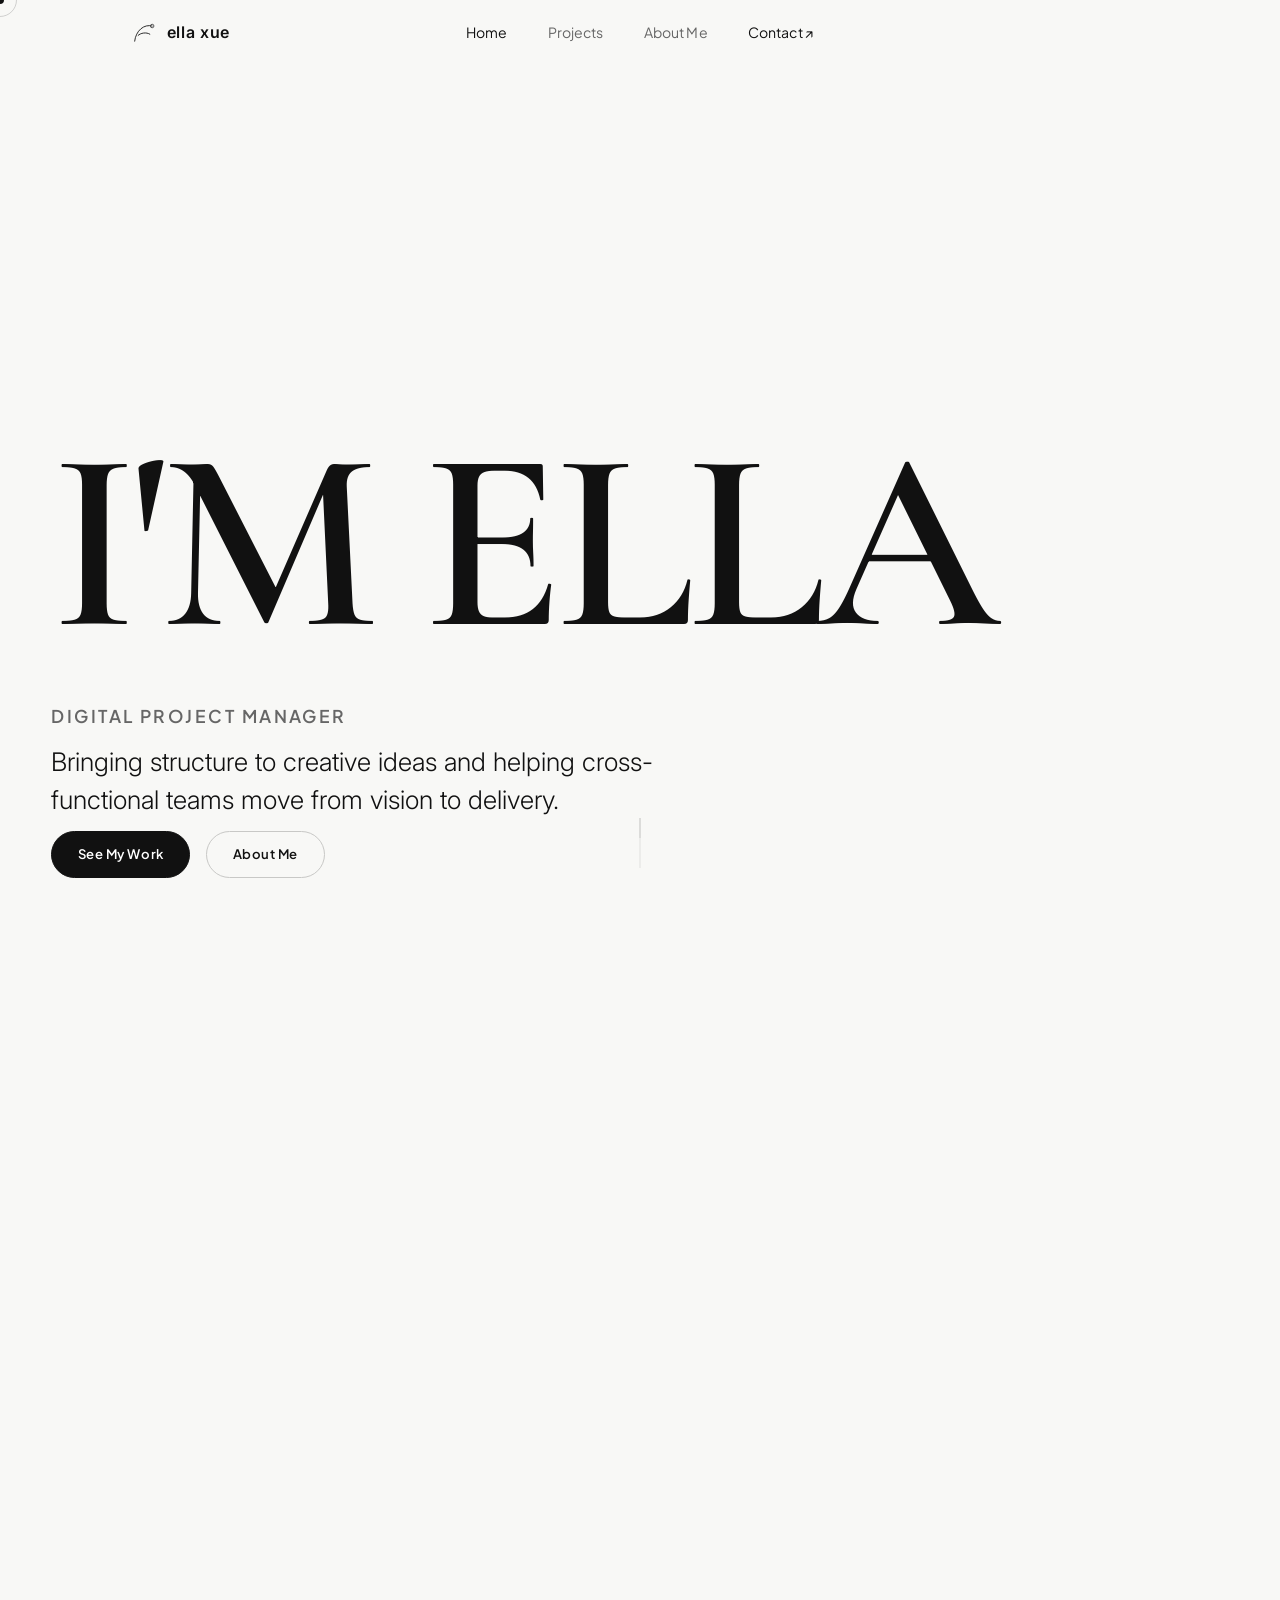
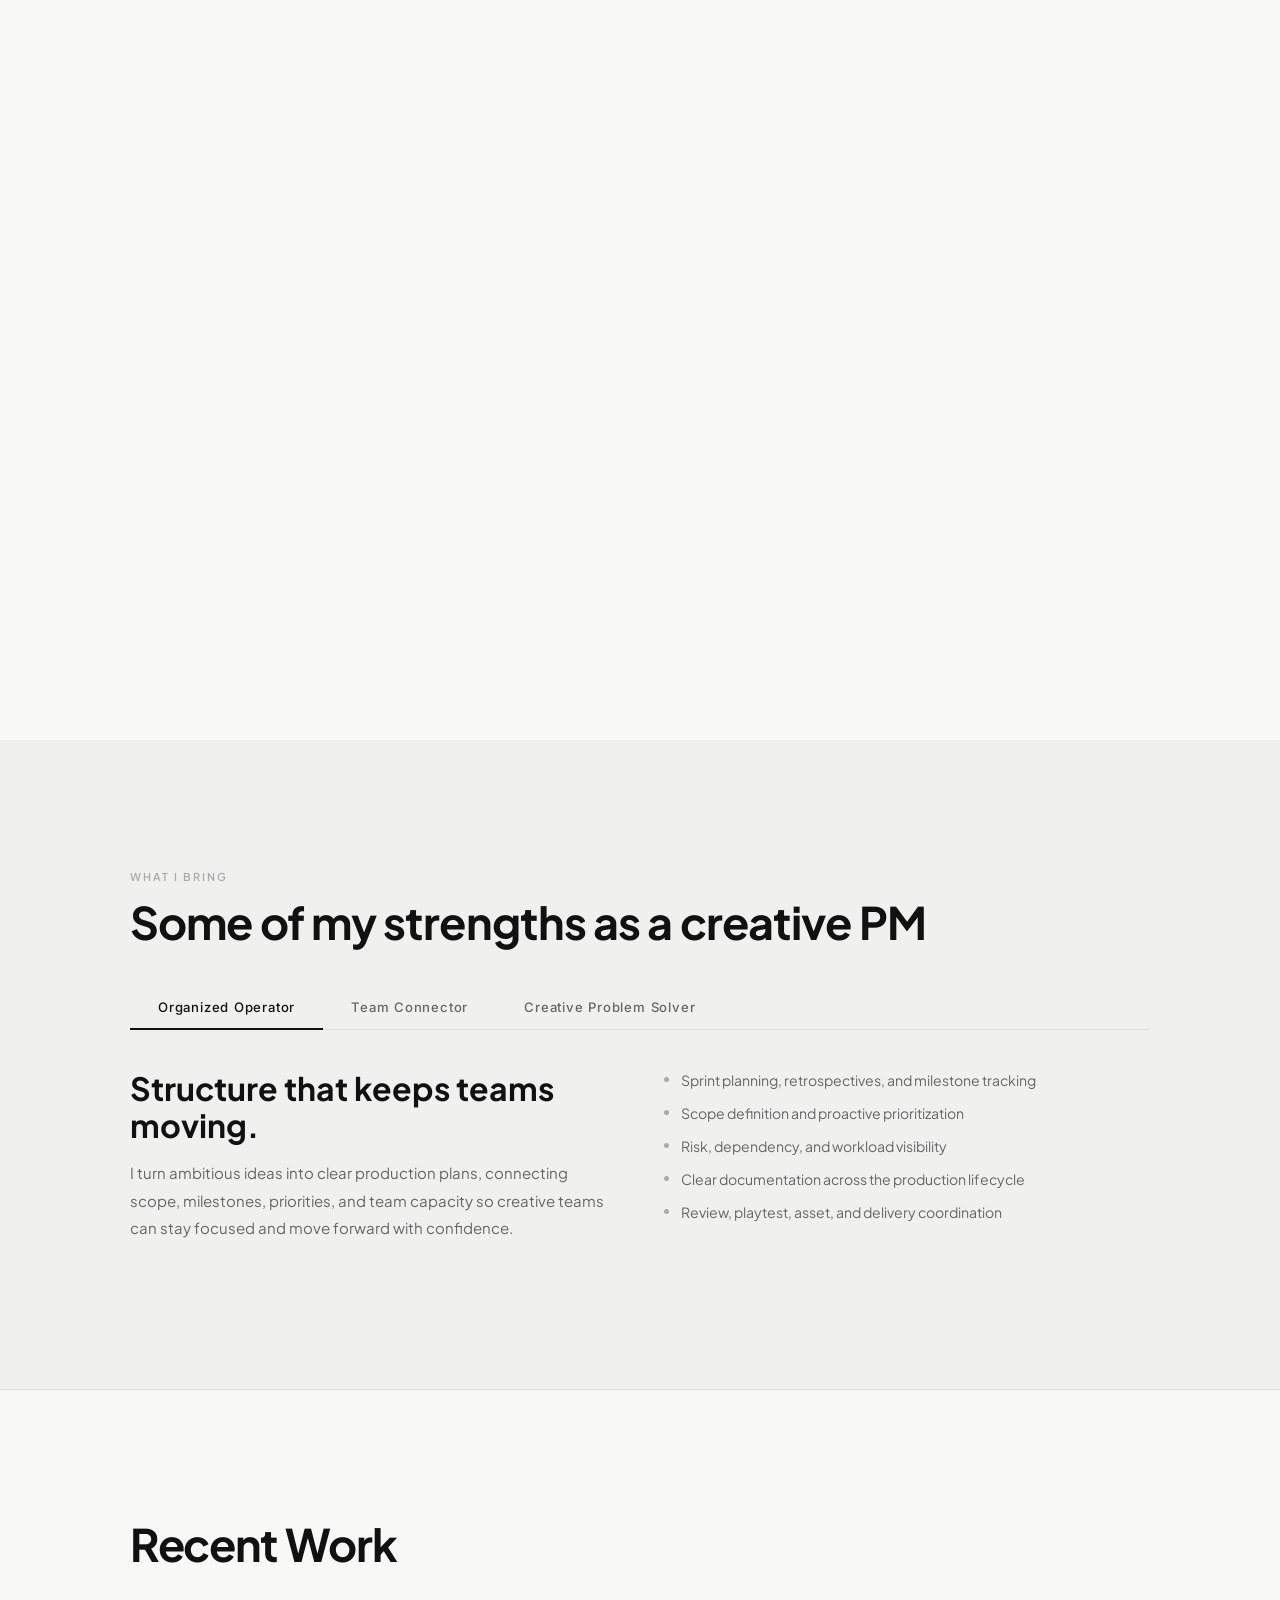
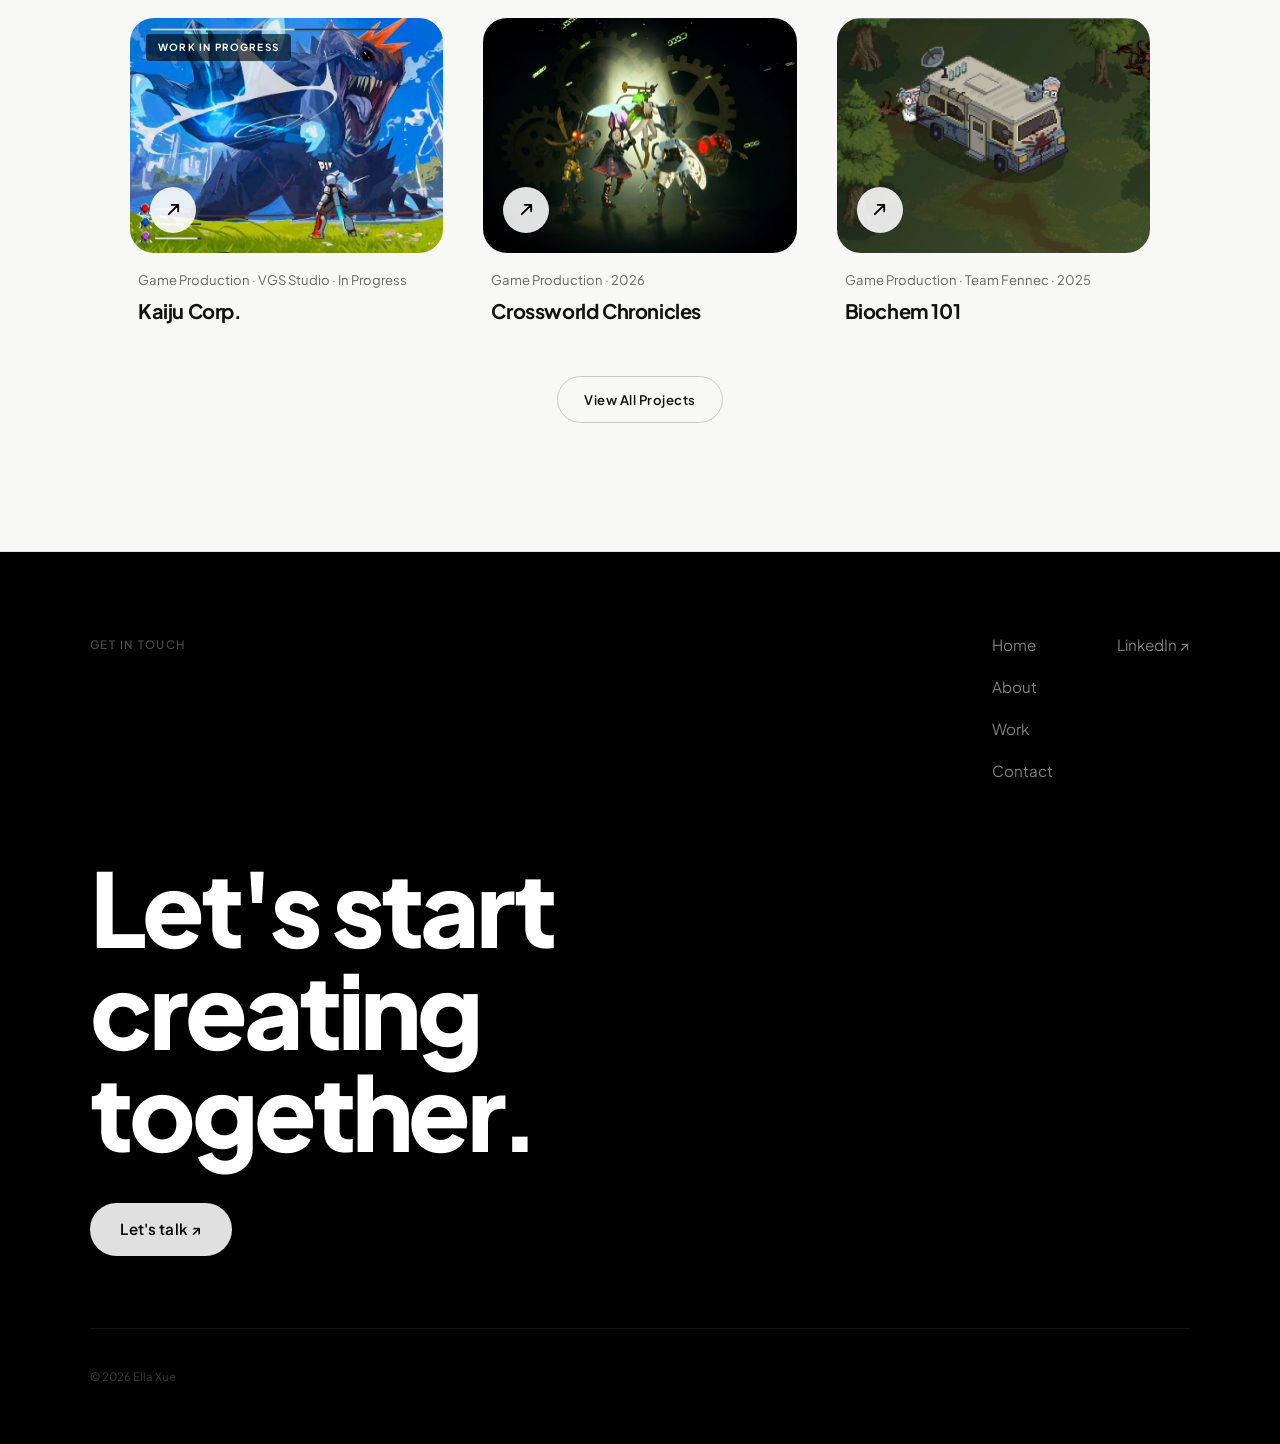
==== commit df9e3677: "Update hero description text and enlarge Digital Project Manager subtitle Co-Authored-By: Claude Son" ====
--- a/index.html
+++ b/index.html
@@ -66,7 +66,7 @@
     <div class="hs-lower">
       <span class="hs-eyebrow" id="hsEyebrow">Digital Project Manager</span>
       <div class="hs-desc-wrap">
-        <p class="hs-desc hs-desc--a" id="hsDescA">Bridging creativity and execution — managing game projects, digital products, and cross-functional teams from idea to delivery.</p>
+        <p class="hs-desc hs-desc--a" id="hsDescA">Bringing structure to creative ideas and helping cross-functional teams move from vision to delivery.</p>
         <p class="hs-desc hs-desc--b" id="hsDescB">A digital project manager based in Vancouver, focused on games, interactive media, and the craft of bringing creative teams together.</p>
       </div>
       <div class="hs-actions">
--- a/style.css
+++ b/style.css
@@ -297,7 +297,7 @@
   display: flex; flex-direction: column; gap: clamp(0.7rem, 1.2vh, 1.1rem);
 }
 .hs-eyebrow {
-  display: block; font-size: 0.88rem; font-weight: 600;
+  display: block; font-size: 1.1rem; font-weight: 600;
   letter-spacing: 0.14em; text-transform: uppercase; color: var(--ink-muted);
 }
 .hs-desc-wrap { position: relative; }
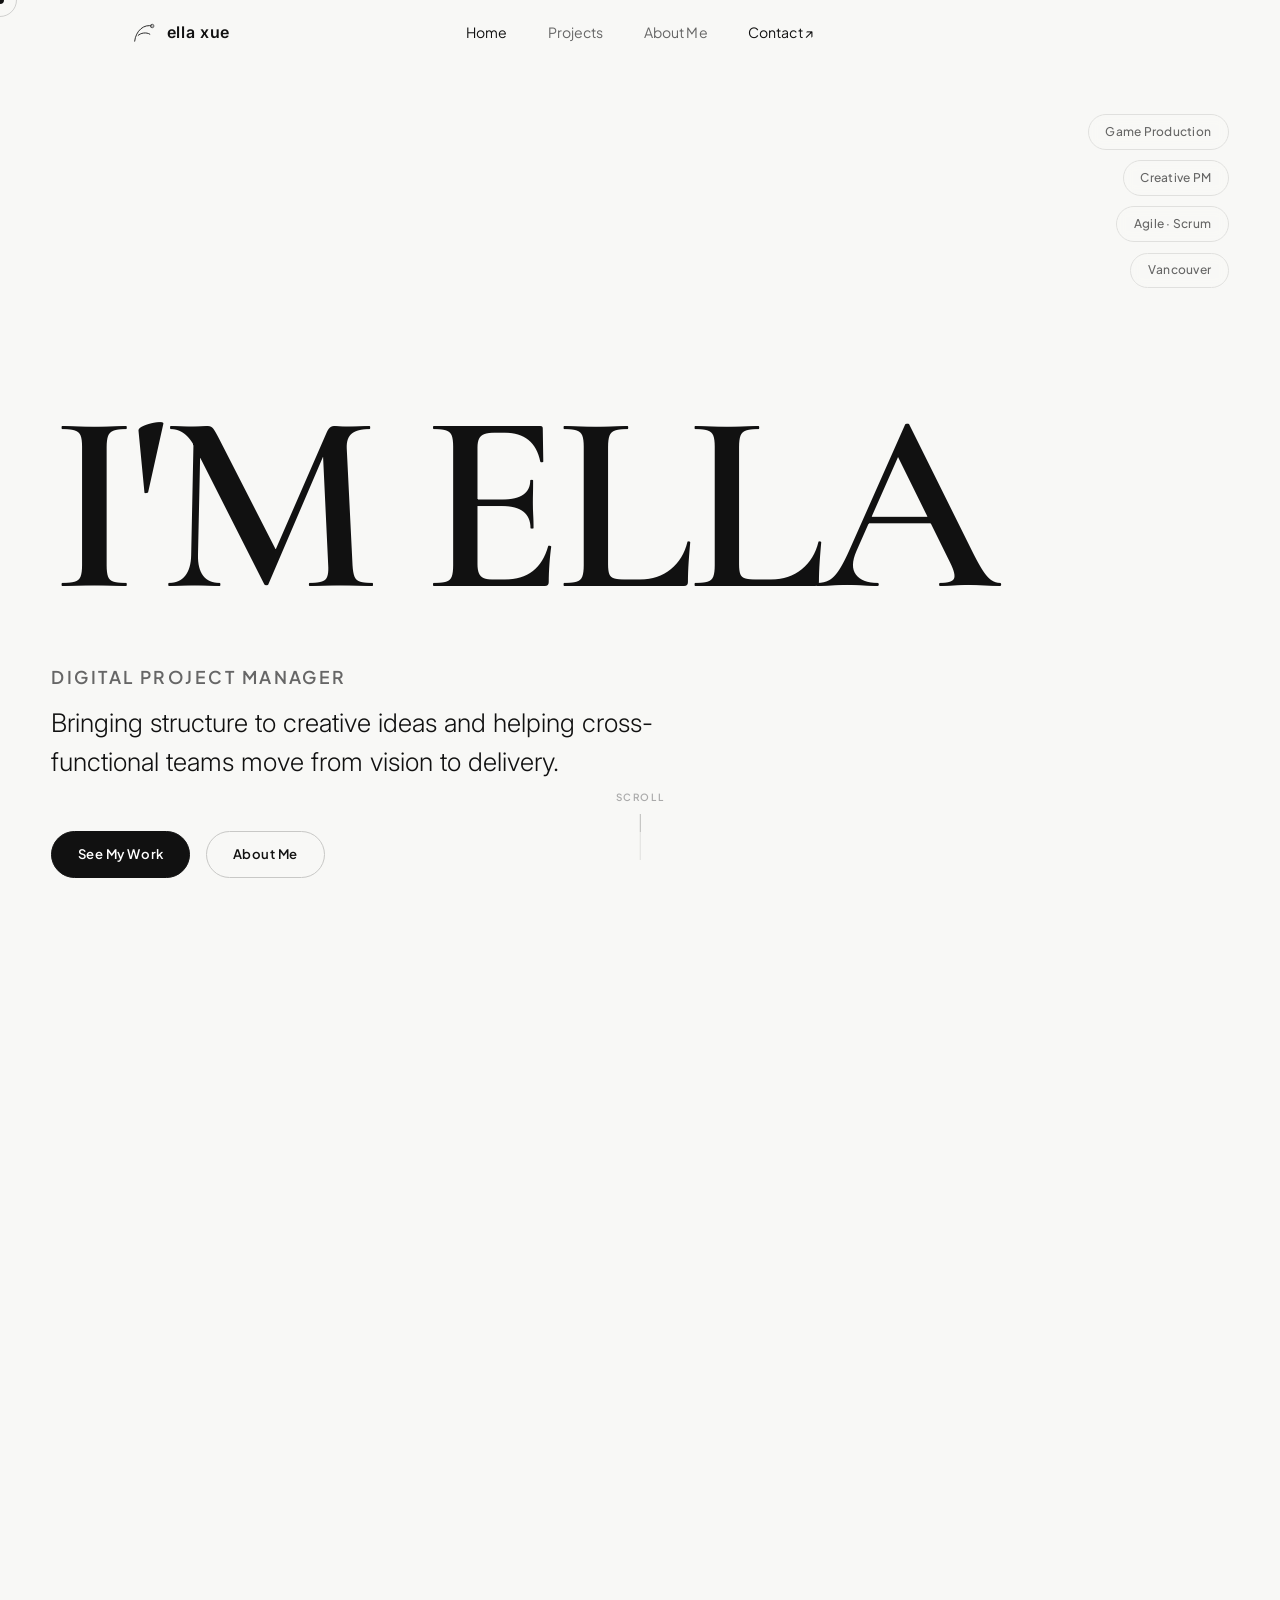
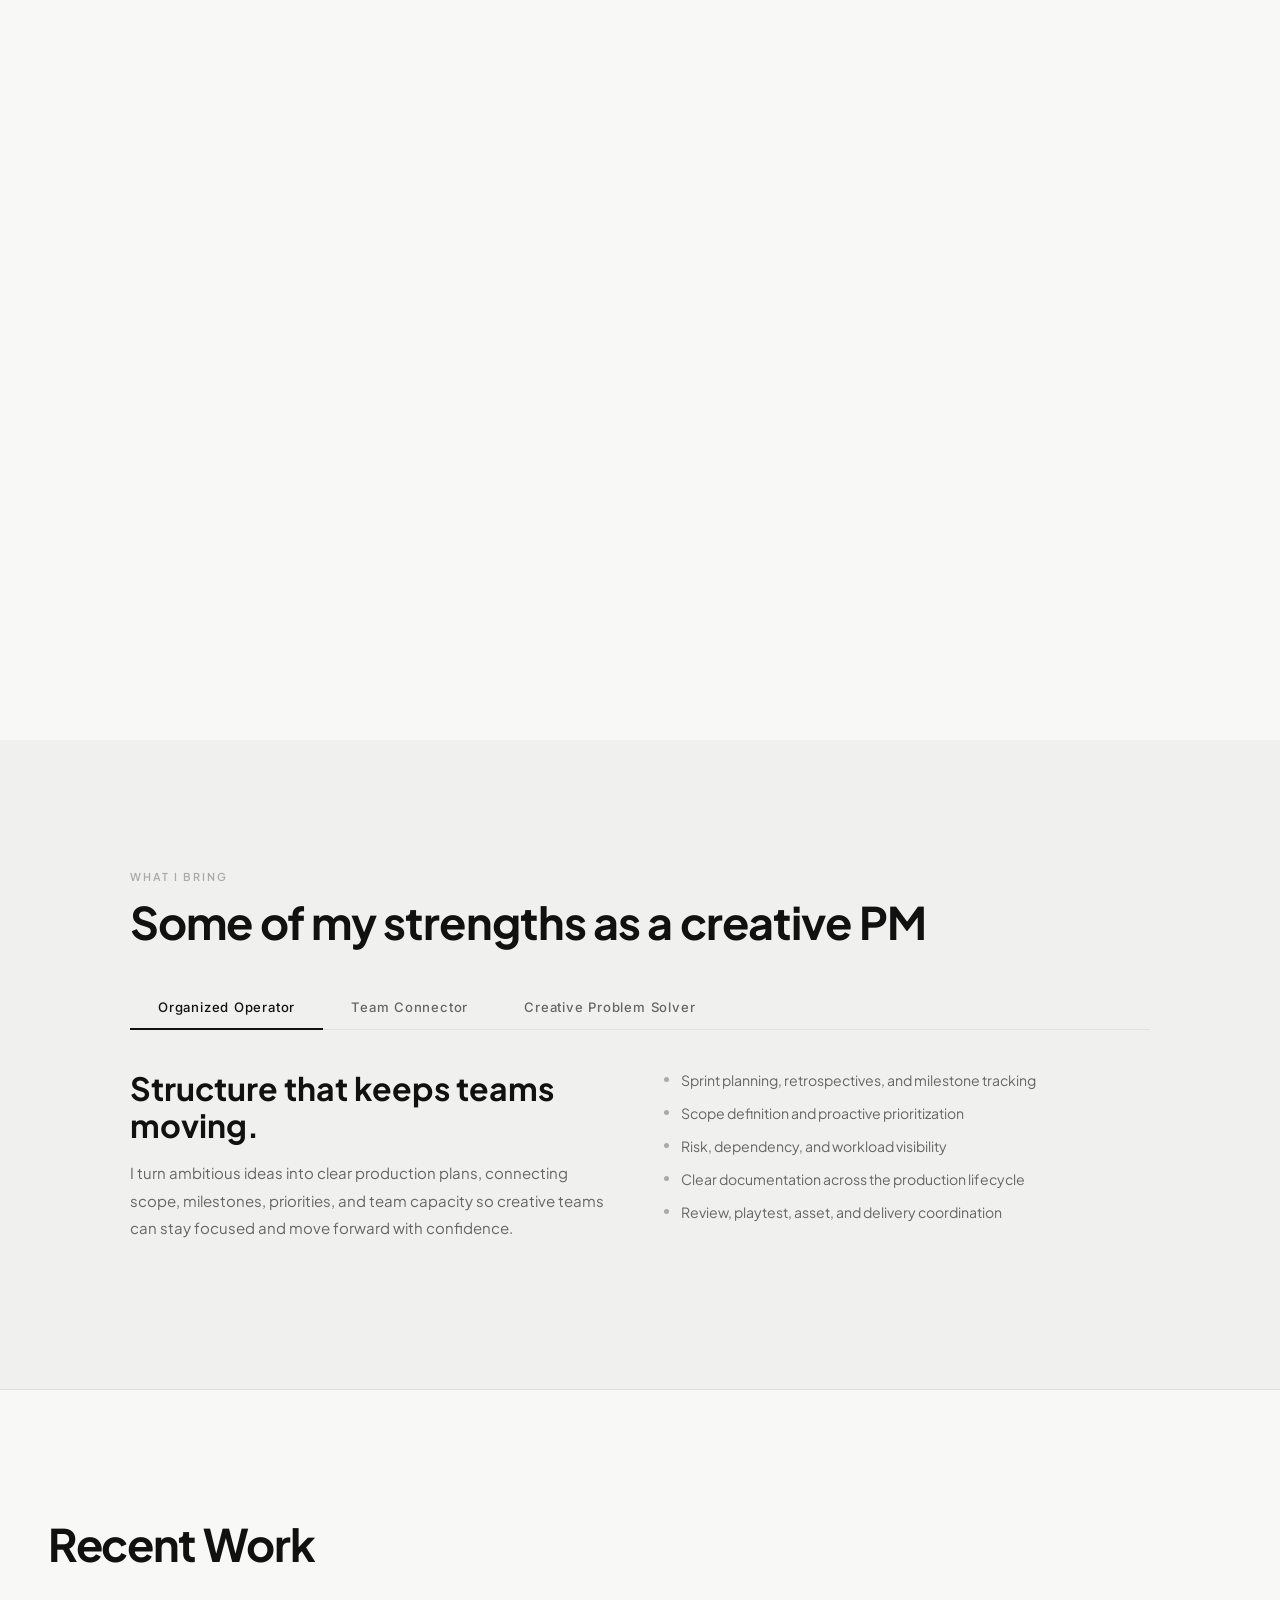
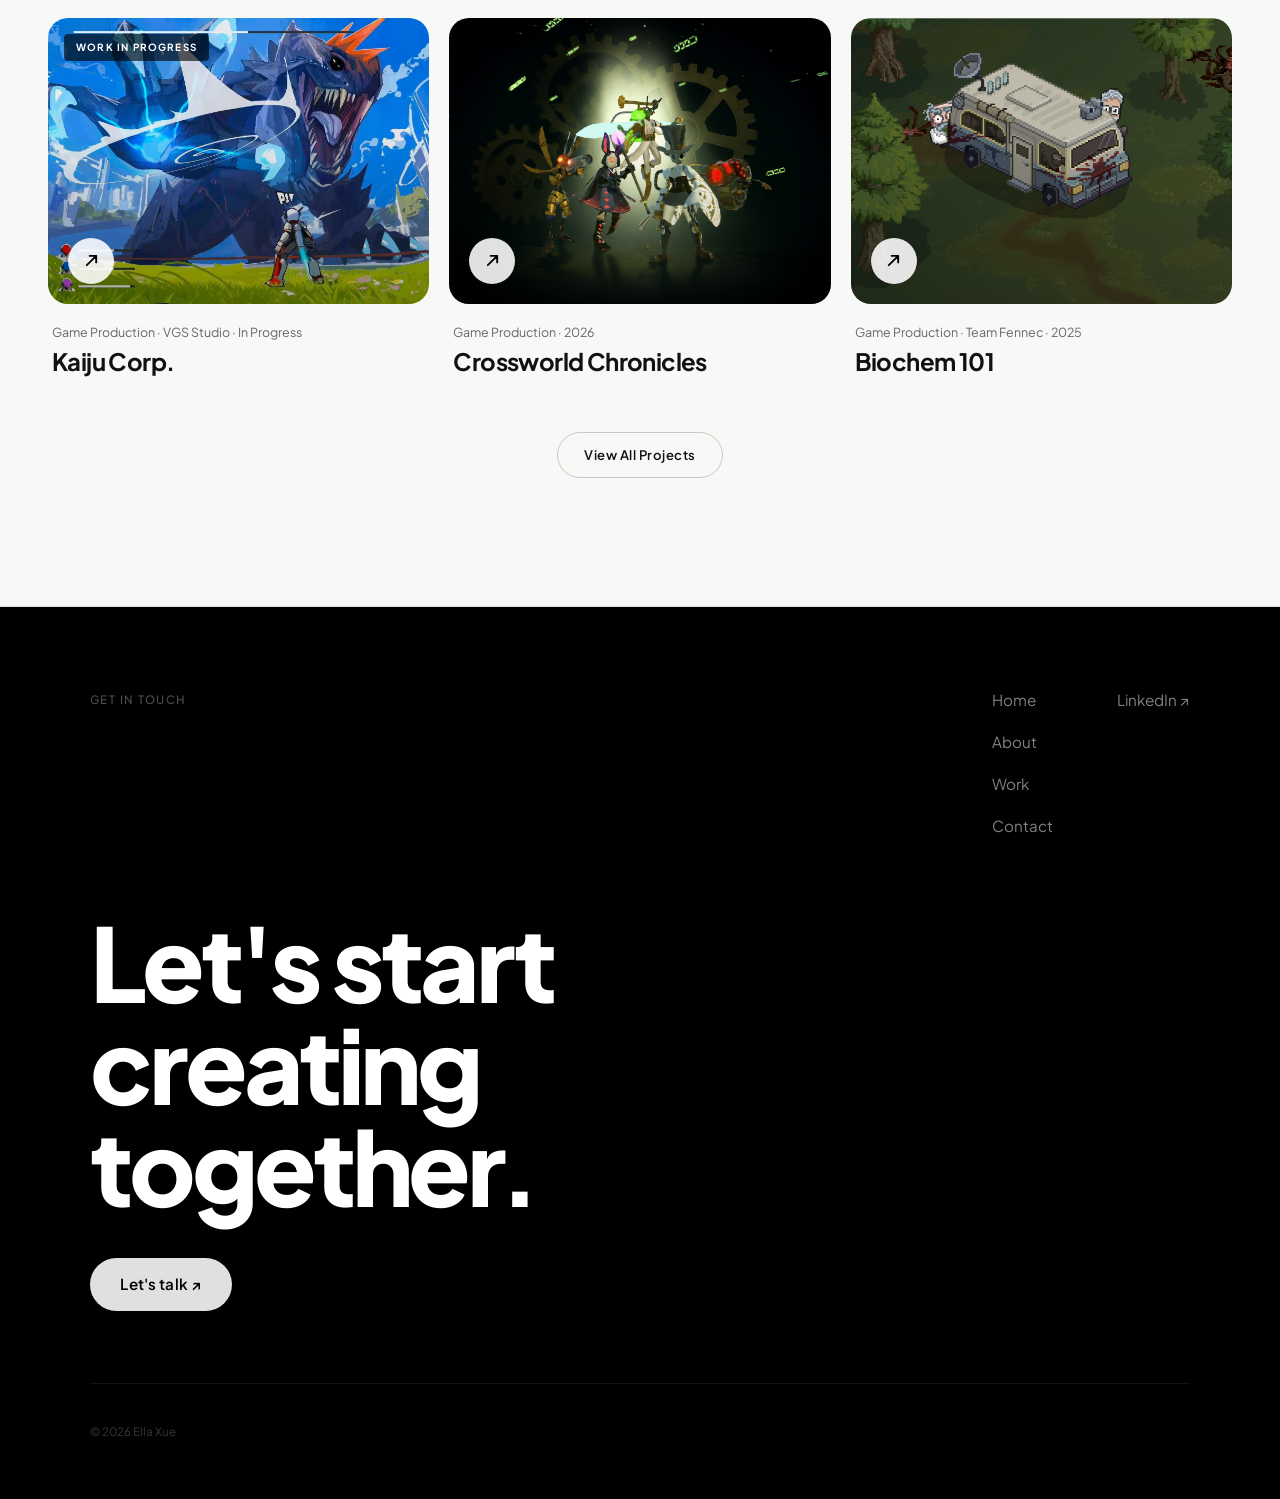
==== commit 72d204c7: "Add floating skill tags and scroll label to hero section Fill the empty top-right area with four sta" ====
--- a/index.html
+++ b/index.html
@@ -81,7 +81,16 @@
       <span class="hs-photo-tag">hi, that's me :)</span>
     </div>
 
+    <!-- Floating tags — top-right empty area -->
+    <div class="hs-tags" id="hsTags" aria-hidden="true">
+      <span class="hs-tag hs-tag--1">Game Production</span>
+      <span class="hs-tag hs-tag--2">Creative PM</span>
+      <span class="hs-tag hs-tag--3">Agile · Scrum</span>
+      <span class="hs-tag hs-tag--4">Vancouver</span>
+    </div>
+
     <div class="hs-scroll-hint" id="hsScrollHint" aria-hidden="true">
+      <span class="hs-scroll-label">scroll</span>
       <div class="scroll-track"><div class="scroll-thumb"></div></div>
     </div>
 
--- a/style.css
+++ b/style.css
@@ -307,7 +307,10 @@
   font-weight: 300; line-height: 1.5;
   color: var(--ink); margin: 0; will-change: opacity;
 }
-.hs-desc--b { position: absolute; top: 0; left: 0; width: 100%; opacity: 0; }
+/* desc-b stays in flow and sets the container height (it's the longer text).
+   desc-a sits absolutely on top of it and fades out on scroll. */
+.hs-desc--a { position: absolute; top: 0; left: 0; right: 0; }
+.hs-desc--b { opacity: 0; }
 .hs-actions { display: flex; gap: 1rem; flex-wrap: wrap; }
 
 /*
@@ -339,13 +342,53 @@
   color: var(--ink-muted); pointer-events: none;
 }
 
+/* Floating tags — top-right hero decoration */
+.hs-tags {
+  position: absolute;
+  top: calc(var(--nav-h) + 3rem);
+  right: 4vw;
+  display: flex;
+  flex-direction: column;
+  align-items: flex-end;
+  gap: 0.65rem;
+  pointer-events: none;
+  z-index: 5;
+}
+.hs-tag {
+  display: inline-block;
+  padding: 0.42rem 1.05rem;
+  border: 1px solid var(--border);
+  border-radius: 100px;
+  font-size: 0.75rem;
+  font-weight: 500;
+  letter-spacing: 0.02em;
+  color: var(--ink-muted);
+  background: rgba(248,248,246,0.75);
+  backdrop-filter: blur(6px);
+  opacity: 0;
+  transform: translateY(10px);
+}
+.hs-tag--1 { animation: tagIn 0.55s var(--ease) 0.35s forwards; }
+.hs-tag--2 { animation: tagIn 0.55s var(--ease) 0.6s forwards; }
+.hs-tag--3 { animation: tagIn 0.55s var(--ease) 0.82s forwards; }
+.hs-tag--4 { animation: tagIn 0.55s var(--ease) 1.05s forwards; }
+@keyframes tagIn { to { opacity: 1; transform: translateY(0); } }
+
 /* Scroll hint */
 .hs-scroll-hint {
-  position: absolute; bottom: 2rem; left: 50%;
+  position: absolute; bottom: 2.5rem; left: 50%;
   transform: translateX(-50%); z-index: 10;
   display: flex; flex-direction: column; align-items: center;
-}
-.scroll-track { width: 1px; height: 50px; background: var(--border); position: relative; overflow: hidden; }
+  gap: 0.5rem;
+}
+.hs-scroll-label {
+  font-size: 0.62rem;
+  font-weight: 600;
+  letter-spacing: 0.16em;
+  text-transform: uppercase;
+  color: var(--ink-faint);
+}
+.scroll-track { width: 1px; height: 46px; background: var(--border); position: relative; overflow: hidden; }
 .scroll-thumb { position: absolute; top: 0; left: 0; width: 100%; height: 40%; background: var(--ink-faint); animation: scrollDown 2.2s ease-in-out infinite; }
 @keyframes scrollDown { 0% { top: -40%; } 100% { top: 140%; } }
 
@@ -363,6 +406,7 @@
   .hs-lower { max-width: 90vw; padding: 1rem 5vw 2rem; gap: 0.85rem; }
   .hs-photo-wrap { display: none; }
   .hs-desc { font-size: clamp(1rem, 4.5vw, 1.25rem); }
+  .hs-tags { display: none; }
 }
 
 /* ============================================================
@@ -441,6 +485,10 @@
   padding: 8rem 0;
   border-bottom: 1px solid var(--border);
 }
+.rw-section .container {
+  max-width: 1440px;
+  padding: 0 3rem;
+}
 .rw-top { margin-bottom: 3rem; }
 .rw-heading {
   font-size: clamp(2rem, 3.5vw, 2.9rem);
@@ -451,14 +499,14 @@
 .rw-grid {
   display: grid;
   grid-template-columns: repeat(3, 1fr);
-  gap: 2.5rem;
-  margin-bottom: 3rem;
+  gap: 1.25rem;
+  margin-bottom: 3.5rem;
 }
 .rw-card { display: block; cursor: pointer; }
 
 /* The card IS the image — large, rounded, full-bleed */
 .rw-img-wrap {
-  border-radius: 24px;
+  border-radius: 20px;
   overflow: hidden;
   aspect-ratio: 4 / 3;
   position: relative;
@@ -468,7 +516,16 @@
   inset: 0;
   transition: transform 0.65s var(--ease);
 }
-.rw-card:hover .rw-img-thumb { transform: scale(1.04); }
+/* Gradient overlay for depth */
+.rw-img-wrap::after {
+  content: '';
+  position: absolute;
+  inset: 40% 0 0;
+  background: linear-gradient(to bottom, transparent, rgba(0,0,0,0.28));
+  border-radius: 0 0 20px 20px;
+  pointer-events: none;
+}
+.rw-card:hover .rw-img-thumb { transform: scale(1.05); }
 .rw-img-1 .rw-img-thumb { background: linear-gradient(145deg, #d4b8ac, #b89080, #9c7468); }
 .rw-img-2 .rw-img-thumb { background: linear-gradient(145deg, #a8bece, #8aa0b8, #7090a8); }
 .rw-img-3 .rw-img-thumb { background: linear-gradient(145deg, #b8ceac, #98b890, #7ea078); }
@@ -493,29 +550,30 @@
 
 /* Info below the image card */
 .rw-card-info {
-  padding: 1rem 0.5rem 0;
+  padding: 1.1rem 0.25rem 0;
   display: flex;
   flex-direction: column;
-  gap: 0.2rem;
+  gap: 0.25rem;
 }
 .rw-card-meta {
-  font-size: 0.82rem;
+  font-size: 0.78rem;
   font-weight: 400;
   color: var(--ink-muted);
 }
 .rw-card-name {
-  font-size: 1.25rem;
+  font-size: 1.5rem;
   font-weight: 700;
   color: var(--ink);
-  letter-spacing: -0.02em;
+  letter-spacing: -0.025em;
+  line-height: 1.2;
 }
 .rw-cta { text-align: center; }
 
 @media (max-width: 900px) {
-  .rw-grid { grid-template-columns: repeat(2, 1fr); gap: 2rem; }
+  .rw-grid { grid-template-columns: repeat(2, 1fr); gap: 1rem; }
 }
 @media (max-width: 560px) {
-  .rw-grid { grid-template-columns: 1fr; gap: 2rem; }
+  .rw-grid { grid-template-columns: 1fr; gap: 1rem; }
 }
 @media (max-width: 640px) {
   .rw-section { padding: 5.5rem 0; }
@@ -1140,6 +1198,17 @@
 }
 .proj-photo-grid--2 { grid-template-columns: 1fr 1fr; }
 .proj-photo-grid--3 { grid-template-columns: 1fr 1fr 1fr; }
+
+/* Text left + image right split */
+.proj-text-img {
+  display: grid;
+  grid-template-columns: 1fr 1.6fr;
+  gap: 3rem;
+  align-items: start;
+}
+@media (max-width: 700px) {
+  .proj-text-img { grid-template-columns: 1fr; gap: 1.5rem; }
+}
 .proj-photo-wrap {
   overflow: hidden;
   border-radius: 12px;
@@ -1891,6 +1960,15 @@
   .ch-row     { grid-template-columns: 1fr; }
   .ch-cell    { border-right: none; border-bottom: 1px solid var(--border); }
   .ch-cell:last-child { border-bottom: none; }
+  .ch-card-header { padding: 1rem 1.25rem; gap: 0.85rem; }
+  .ch-card-num  { font-size: 1.5rem; }
+  .ch-card-title { font-size: 0.95rem; }
+  .ch-card-panels { grid-template-columns: 1fr; }
+  .ch-card-panels .ch-panel { border-right: none; border-bottom: 1px solid var(--border); border-top: none; border-left: 3px solid transparent; }
+  .ch-card-panels .ch-panel:last-child { border-bottom: none; }
+  .ch-panel--challenge { border-left-color: #c87c78; }
+  .ch-panel--response  { border-left-color: var(--blue); }
+  .ch-panel--outcome   { border-left-color: var(--teal); }
   .testing-grid   { grid-template-columns: 1fr; }
   .playtest-grid  { grid-template-columns: 1fr; }
   .reflection-grid { grid-template-columns: 1fr; }
@@ -1974,3 +2052,59 @@
   letter-spacing: -0.01em;
   margin-bottom: 0.65rem;
 }
+
+/* Challenge flow cards (replaces ch-table) */
+.ch-cards {
+  display: flex;
+  flex-direction: column;
+  gap: 1.5rem;
+  margin-top: 2.5rem;
+}
+.ch-card {
+  border: 1px solid var(--border);
+  border-radius: 12px;
+  overflow: hidden;
+  background: var(--surface);
+}
+.ch-card-header {
+  display: flex;
+  align-items: center;
+  gap: 1.25rem;
+  padding: 1.1rem 2rem;
+  background: var(--bg-2);
+  border-bottom: 1px solid var(--border);
+}
+.ch-card-num {
+  font-family: var(--font-heading);
+  font-size: 2rem;
+  font-weight: 700;
+  color: var(--ink-faint);
+  line-height: 1;
+  flex-shrink: 0;
+}
+.ch-card-title {
+  font-family: var(--font-heading);
+  font-size: 1.05rem;
+  font-weight: 700;
+  color: var(--ink);
+  margin: 0;
+  line-height: 1.3;
+}
+.ch-card-panels {
+  display: grid;
+  grid-template-columns: 1fr 1fr 1fr;
+}
+.ch-card-panels .ch-panel {
+  padding: 1.75rem 1.75rem;
+  border-right: 1px solid var(--border);
+  border-top: 3px solid transparent;
+  transition: background 0.2s;
+}
+.ch-card-panels .ch-panel:last-child { border-right: none; }
+.ch-panel--challenge { border-top-color: #c87c78; }
+.ch-panel--response  { border-top-color: var(--blue); }
+.ch-panel--outcome   { border-top-color: var(--teal); background: var(--teal-light); }
+.ch-panel--outcome:hover { background: #d4e8e2; }
+.ch-panel--challenge .ch-panel-label { color: #c87c78; }
+.ch-panel--response  .ch-panel-label { color: var(--blue); }
+.ch-panel--outcome   .ch-panel-label { color: var(--teal); }
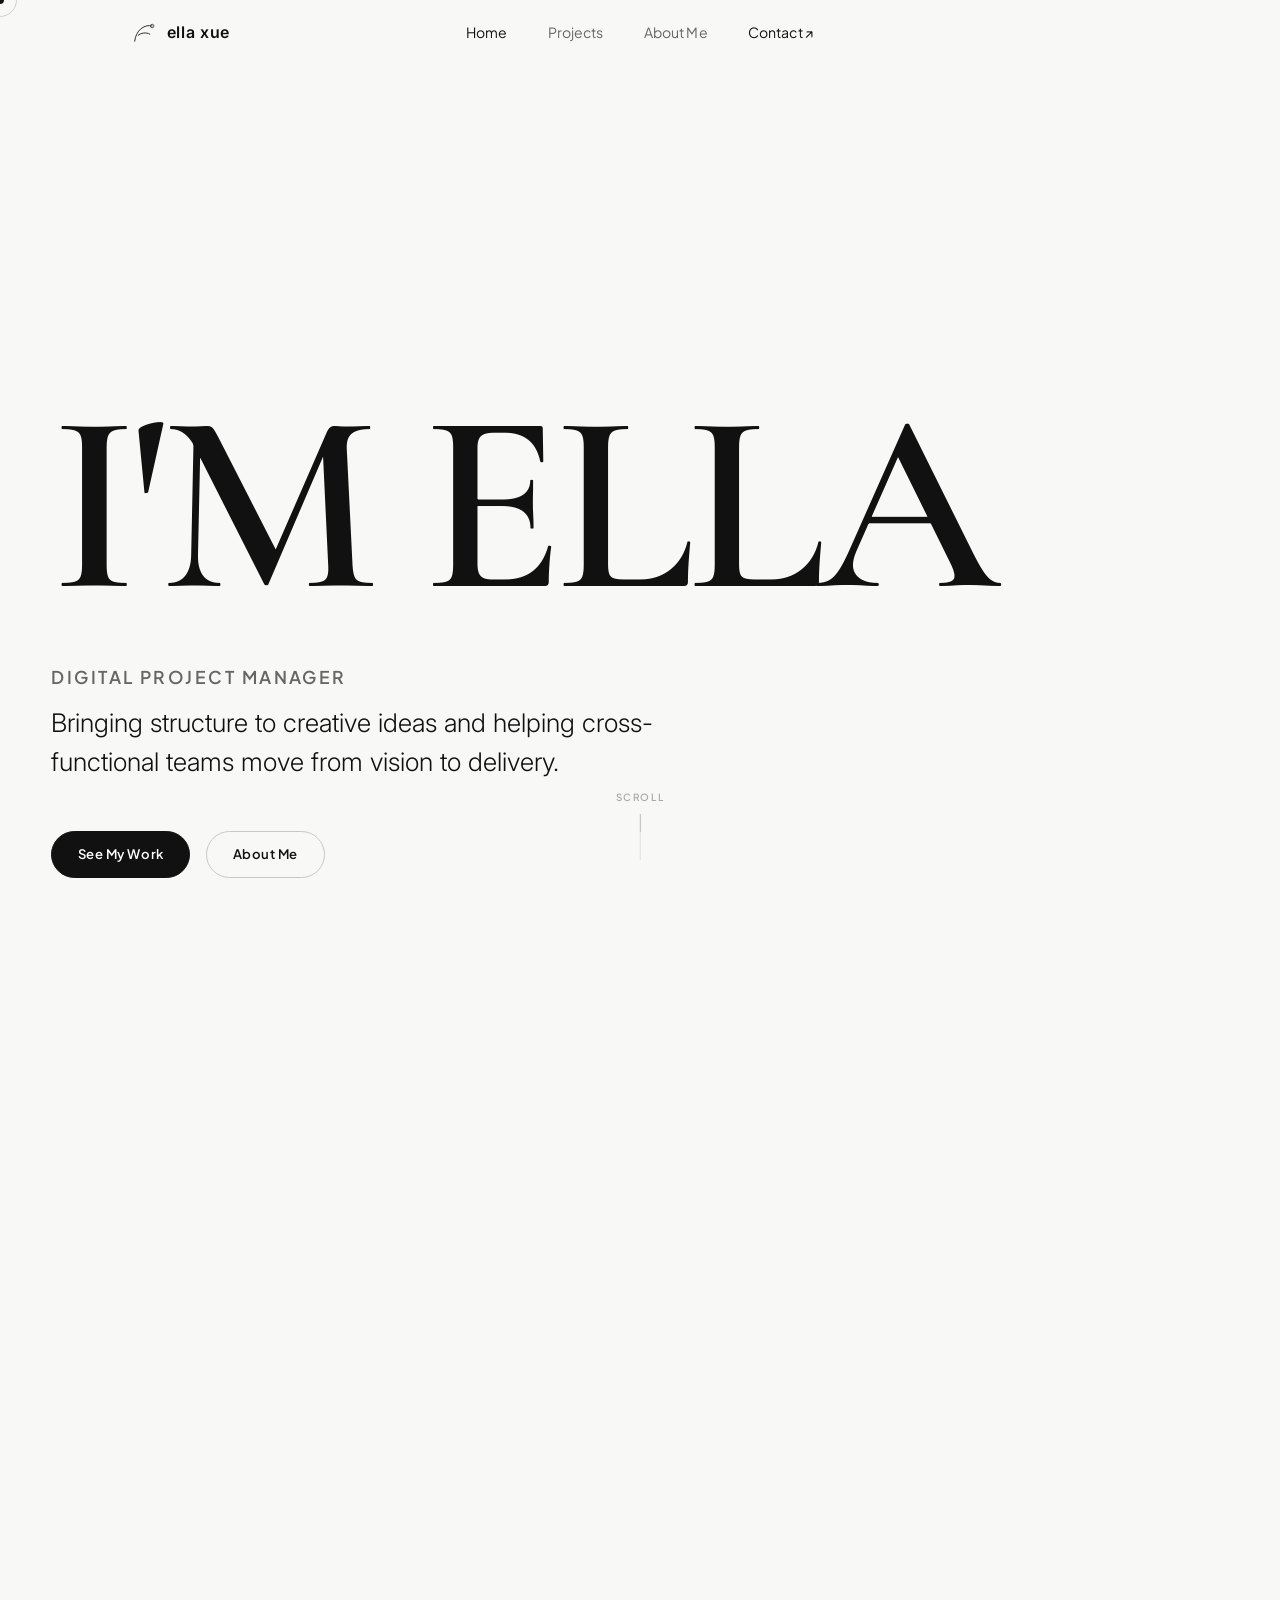
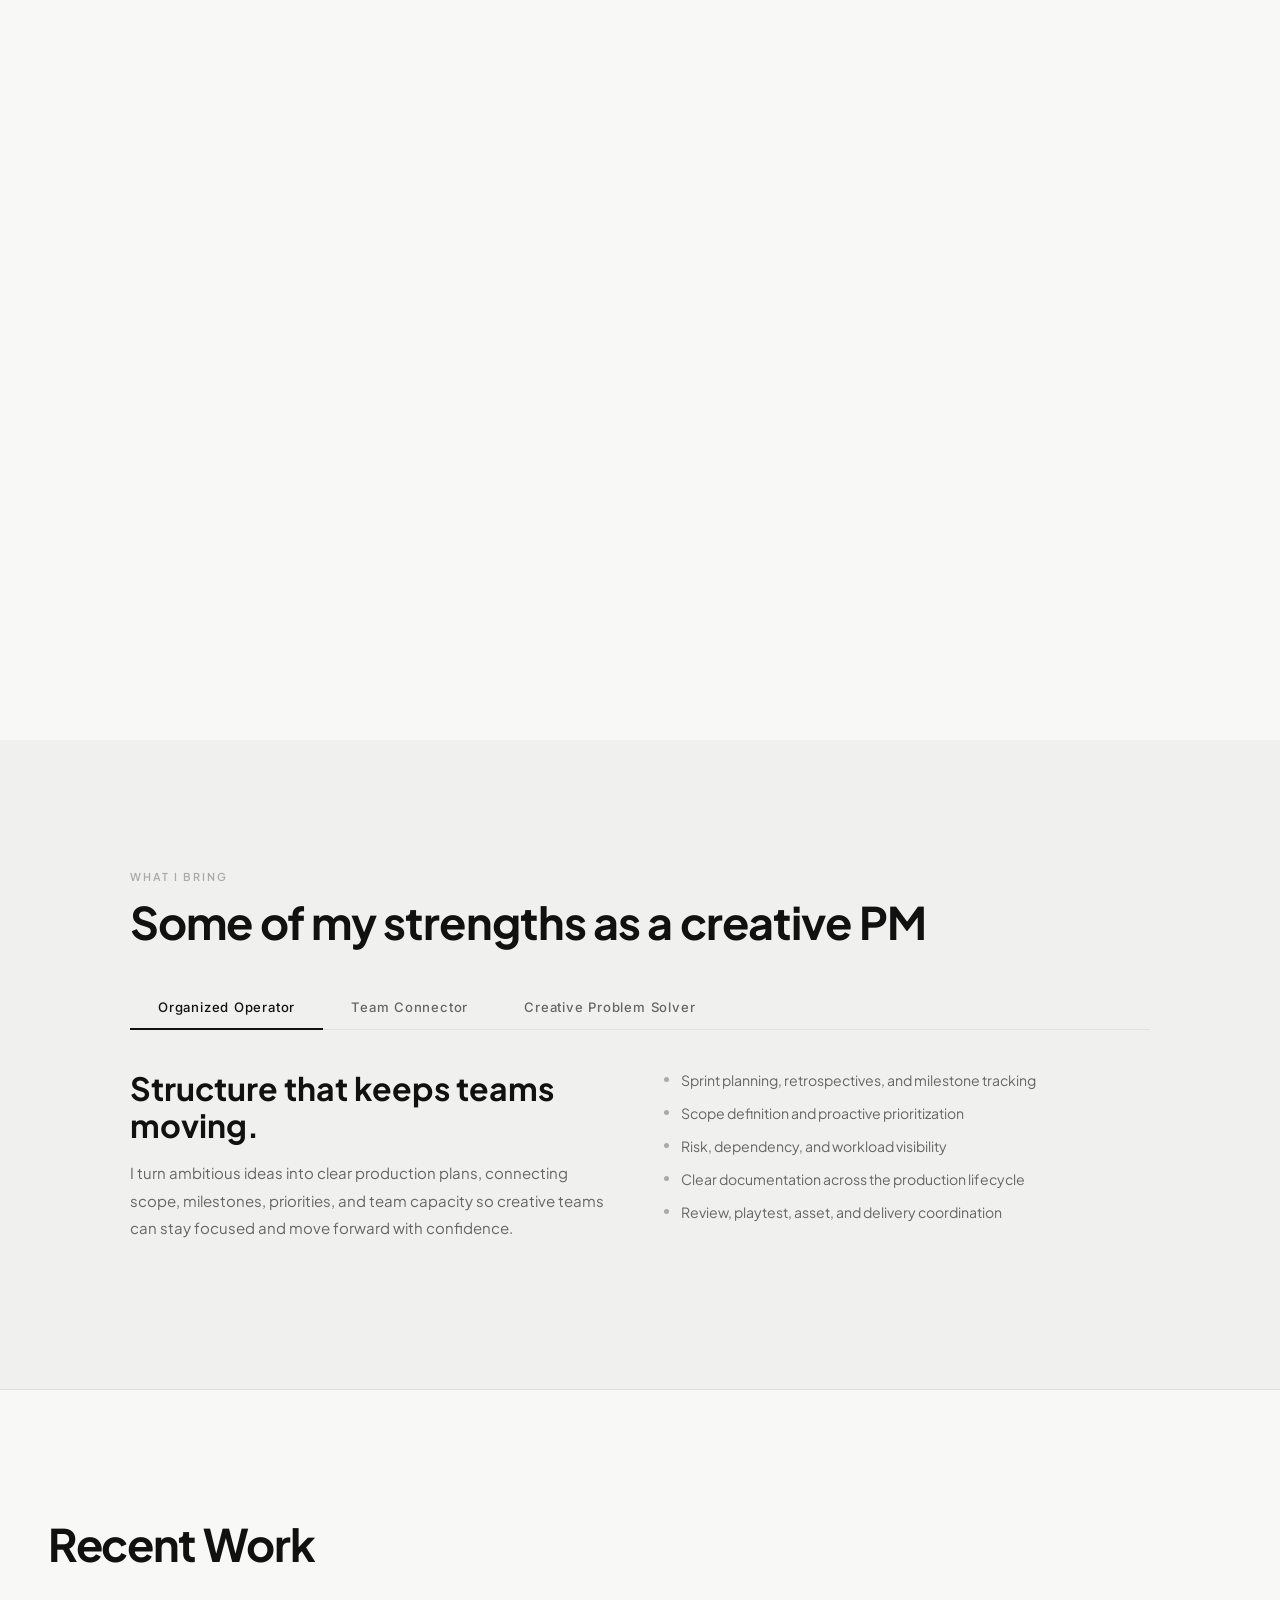
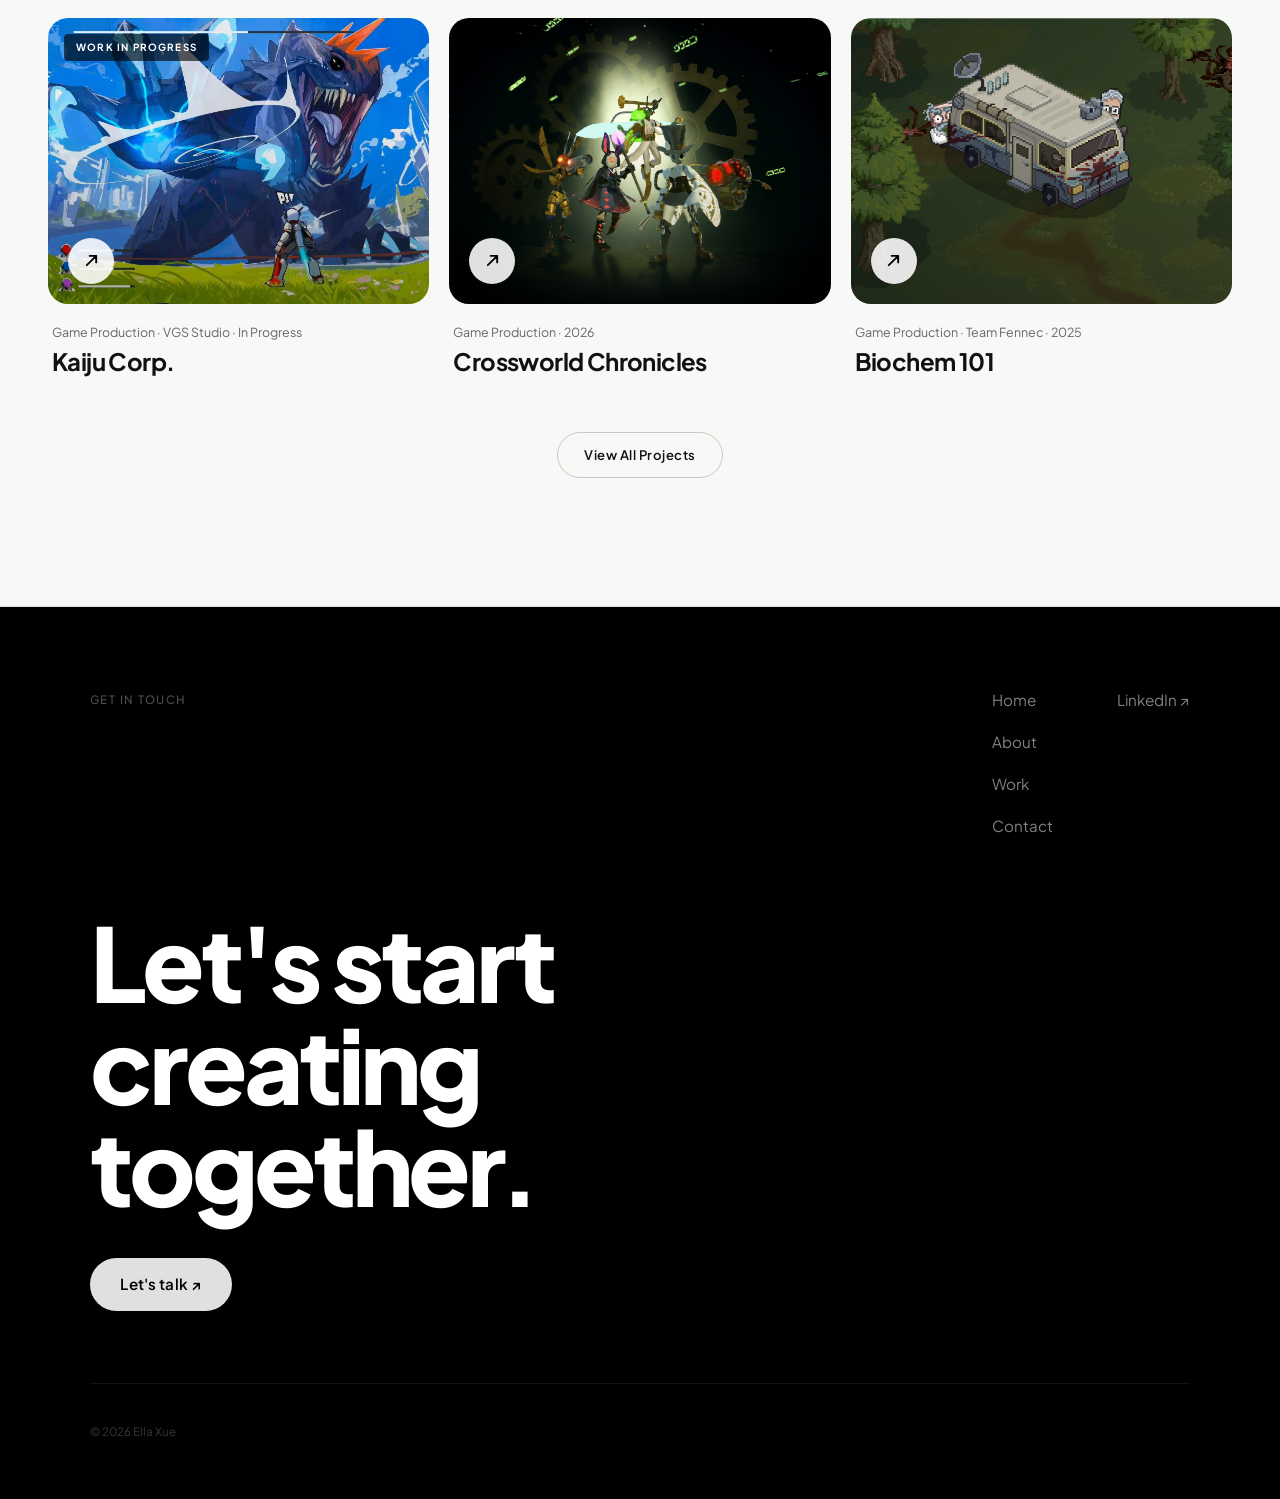
==== commit f521a588: "Remove floating skill tags from hero section Co-Authored-By: Claude Sonnet 4.6 <noreply@anthropic.co" ====
--- a/index.html
+++ b/index.html
@@ -81,15 +81,7 @@
       <span class="hs-photo-tag">hi, that's me :)</span>
     </div>
 
-    <!-- Floating tags — top-right empty area -->
-    <div class="hs-tags" id="hsTags" aria-hidden="true">
-      <span class="hs-tag hs-tag--1">Game Production</span>
-      <span class="hs-tag hs-tag--2">Creative PM</span>
-      <span class="hs-tag hs-tag--3">Agile · Scrum</span>
-      <span class="hs-tag hs-tag--4">Vancouver</span>
-    </div>
-
-    <div class="hs-scroll-hint" id="hsScrollHint" aria-hidden="true">
+<div class="hs-scroll-hint" id="hsScrollHint" aria-hidden="true">
       <span class="hs-scroll-label">scroll</span>
       <div class="scroll-track"><div class="scroll-thumb"></div></div>
     </div>
--- a/style.css
+++ b/style.css
@@ -342,38 +342,6 @@
   color: var(--ink-muted); pointer-events: none;
 }
 
-/* Floating tags — top-right hero decoration */
-.hs-tags {
-  position: absolute;
-  top: calc(var(--nav-h) + 3rem);
-  right: 4vw;
-  display: flex;
-  flex-direction: column;
-  align-items: flex-end;
-  gap: 0.65rem;
-  pointer-events: none;
-  z-index: 5;
-}
-.hs-tag {
-  display: inline-block;
-  padding: 0.42rem 1.05rem;
-  border: 1px solid var(--border);
-  border-radius: 100px;
-  font-size: 0.75rem;
-  font-weight: 500;
-  letter-spacing: 0.02em;
-  color: var(--ink-muted);
-  background: rgba(248,248,246,0.75);
-  backdrop-filter: blur(6px);
-  opacity: 0;
-  transform: translateY(10px);
-}
-.hs-tag--1 { animation: tagIn 0.55s var(--ease) 0.35s forwards; }
-.hs-tag--2 { animation: tagIn 0.55s var(--ease) 0.6s forwards; }
-.hs-tag--3 { animation: tagIn 0.55s var(--ease) 0.82s forwards; }
-.hs-tag--4 { animation: tagIn 0.55s var(--ease) 1.05s forwards; }
-@keyframes tagIn { to { opacity: 1; transform: translateY(0); } }
-
 /* Scroll hint */
 .hs-scroll-hint {
   position: absolute; bottom: 2.5rem; left: 50%;
@@ -406,7 +374,6 @@
   .hs-lower { max-width: 90vw; padding: 1rem 5vw 2rem; gap: 0.85rem; }
   .hs-photo-wrap { display: none; }
   .hs-desc { font-size: clamp(1rem, 4.5vw, 1.25rem); }
-  .hs-tags { display: none; }
 }
 
 /* ============================================================
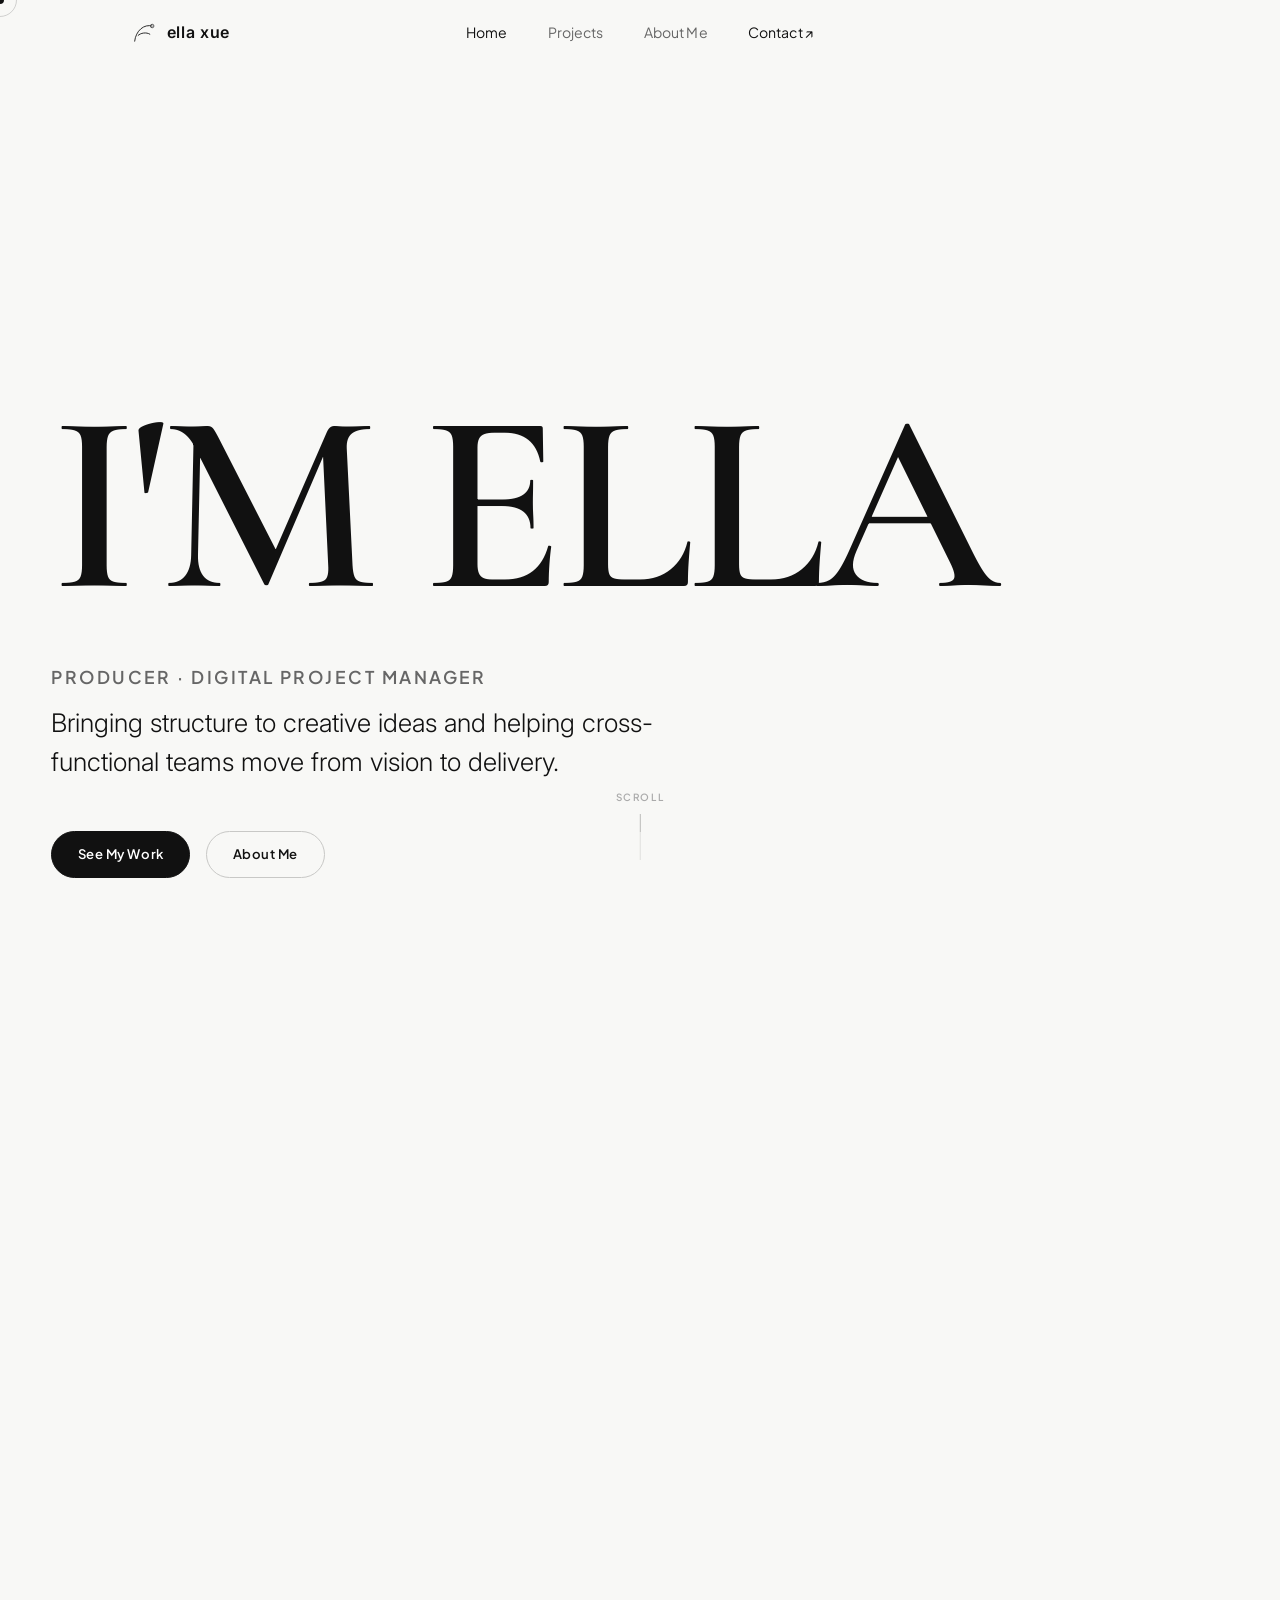
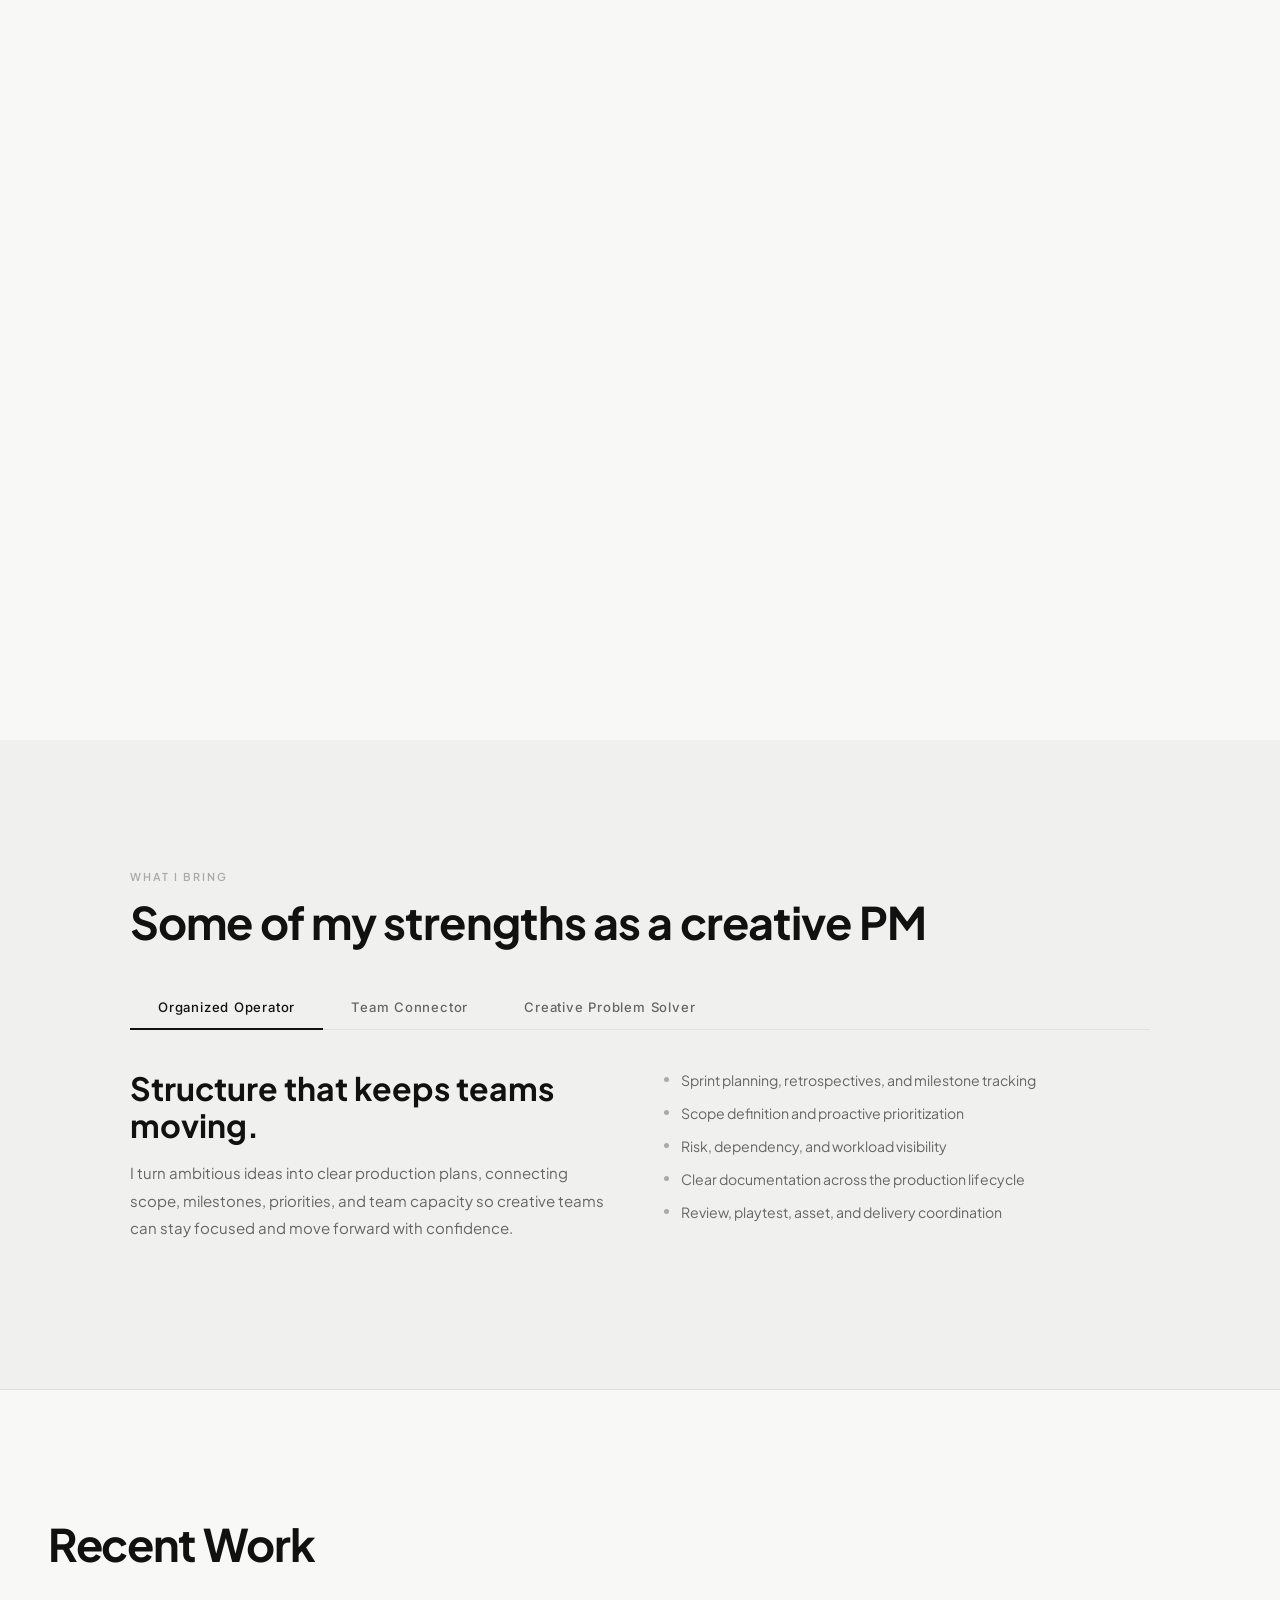
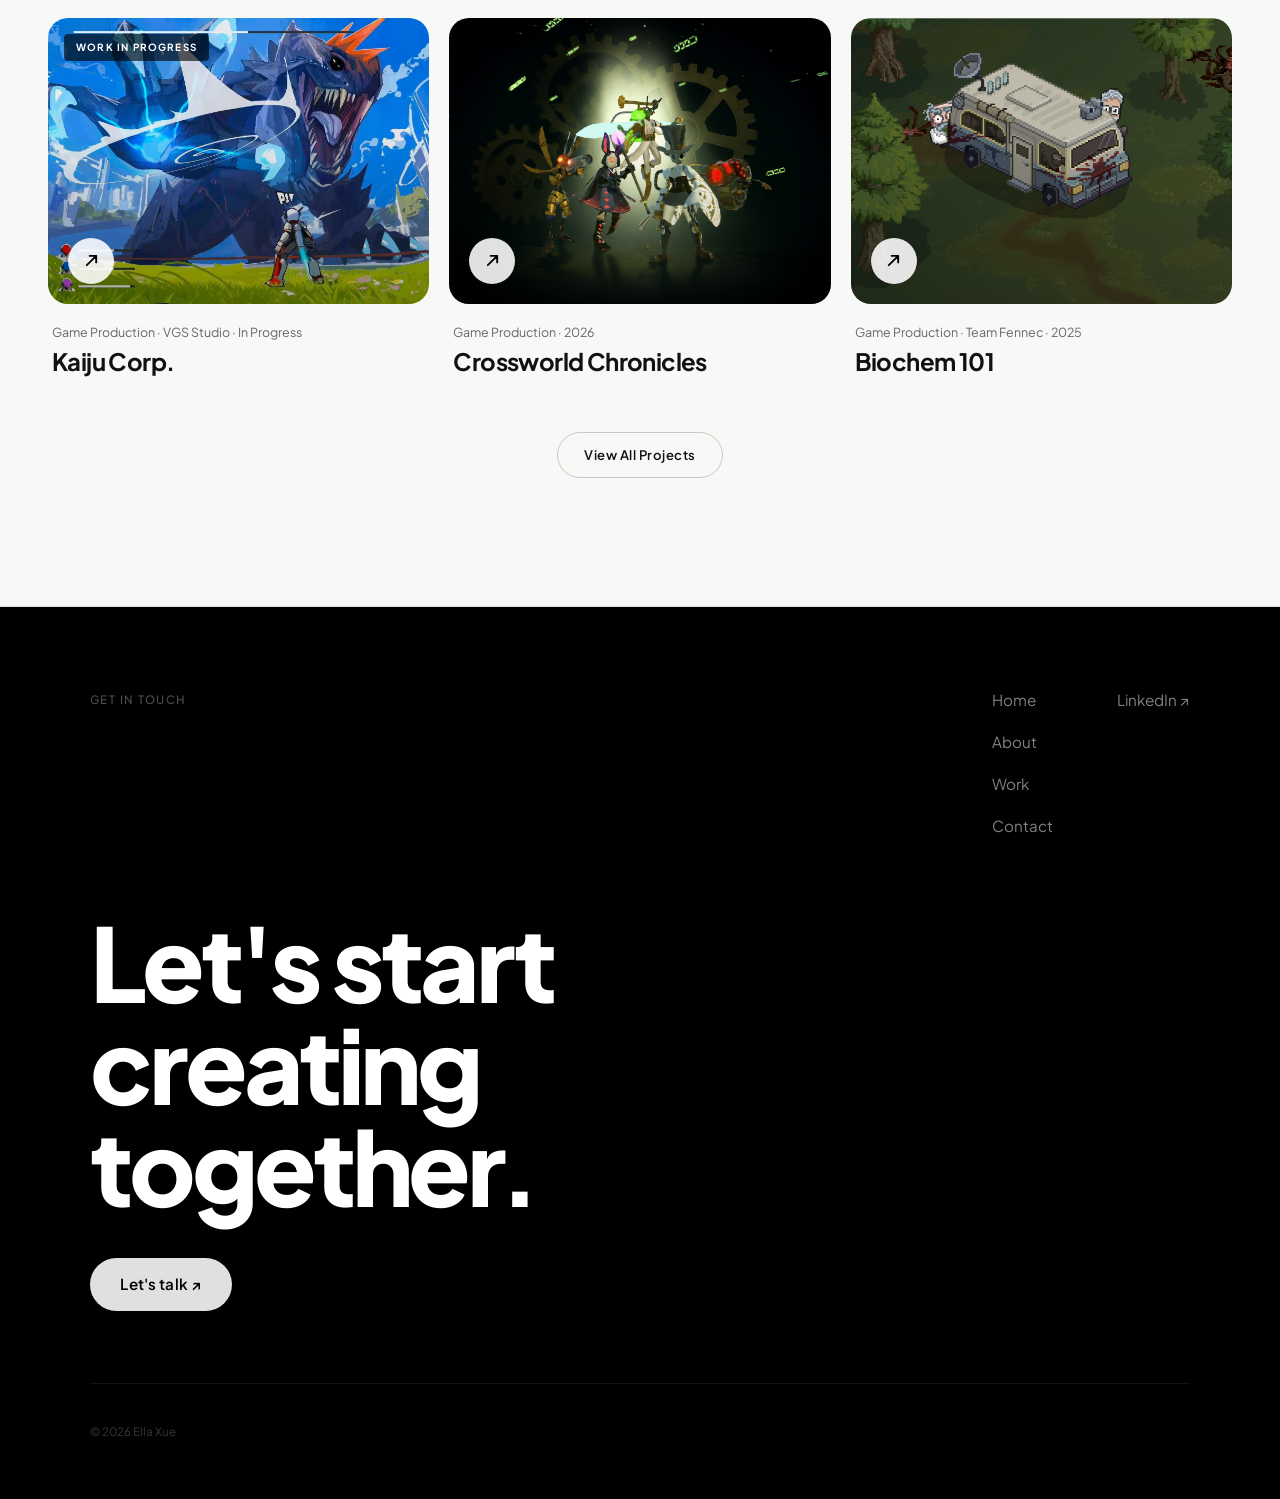
==== commit e65d944f: "Update hero eyebrow to 'Producer · Digital Project Manager' Co-Authored-By: Claude Sonnet 4.6 <norep" ====
--- a/index.html
+++ b/index.html
@@ -64,7 +64,7 @@
 
     <!-- Lower: eyebrow + crossfading descriptions + buttons -->
     <div class="hs-lower">
-      <span class="hs-eyebrow" id="hsEyebrow">Digital Project Manager</span>
+      <span class="hs-eyebrow" id="hsEyebrow">Producer · Digital Project Manager</span>
       <div class="hs-desc-wrap">
         <p class="hs-desc hs-desc--a" id="hsDescA">Bringing structure to creative ideas and helping cross-functional teams move from vision to delivery.</p>
         <p class="hs-desc hs-desc--b" id="hsDescB">A digital project manager based in Vancouver, focused on games, interactive media, and the craft of bringing creative teams together.</p>
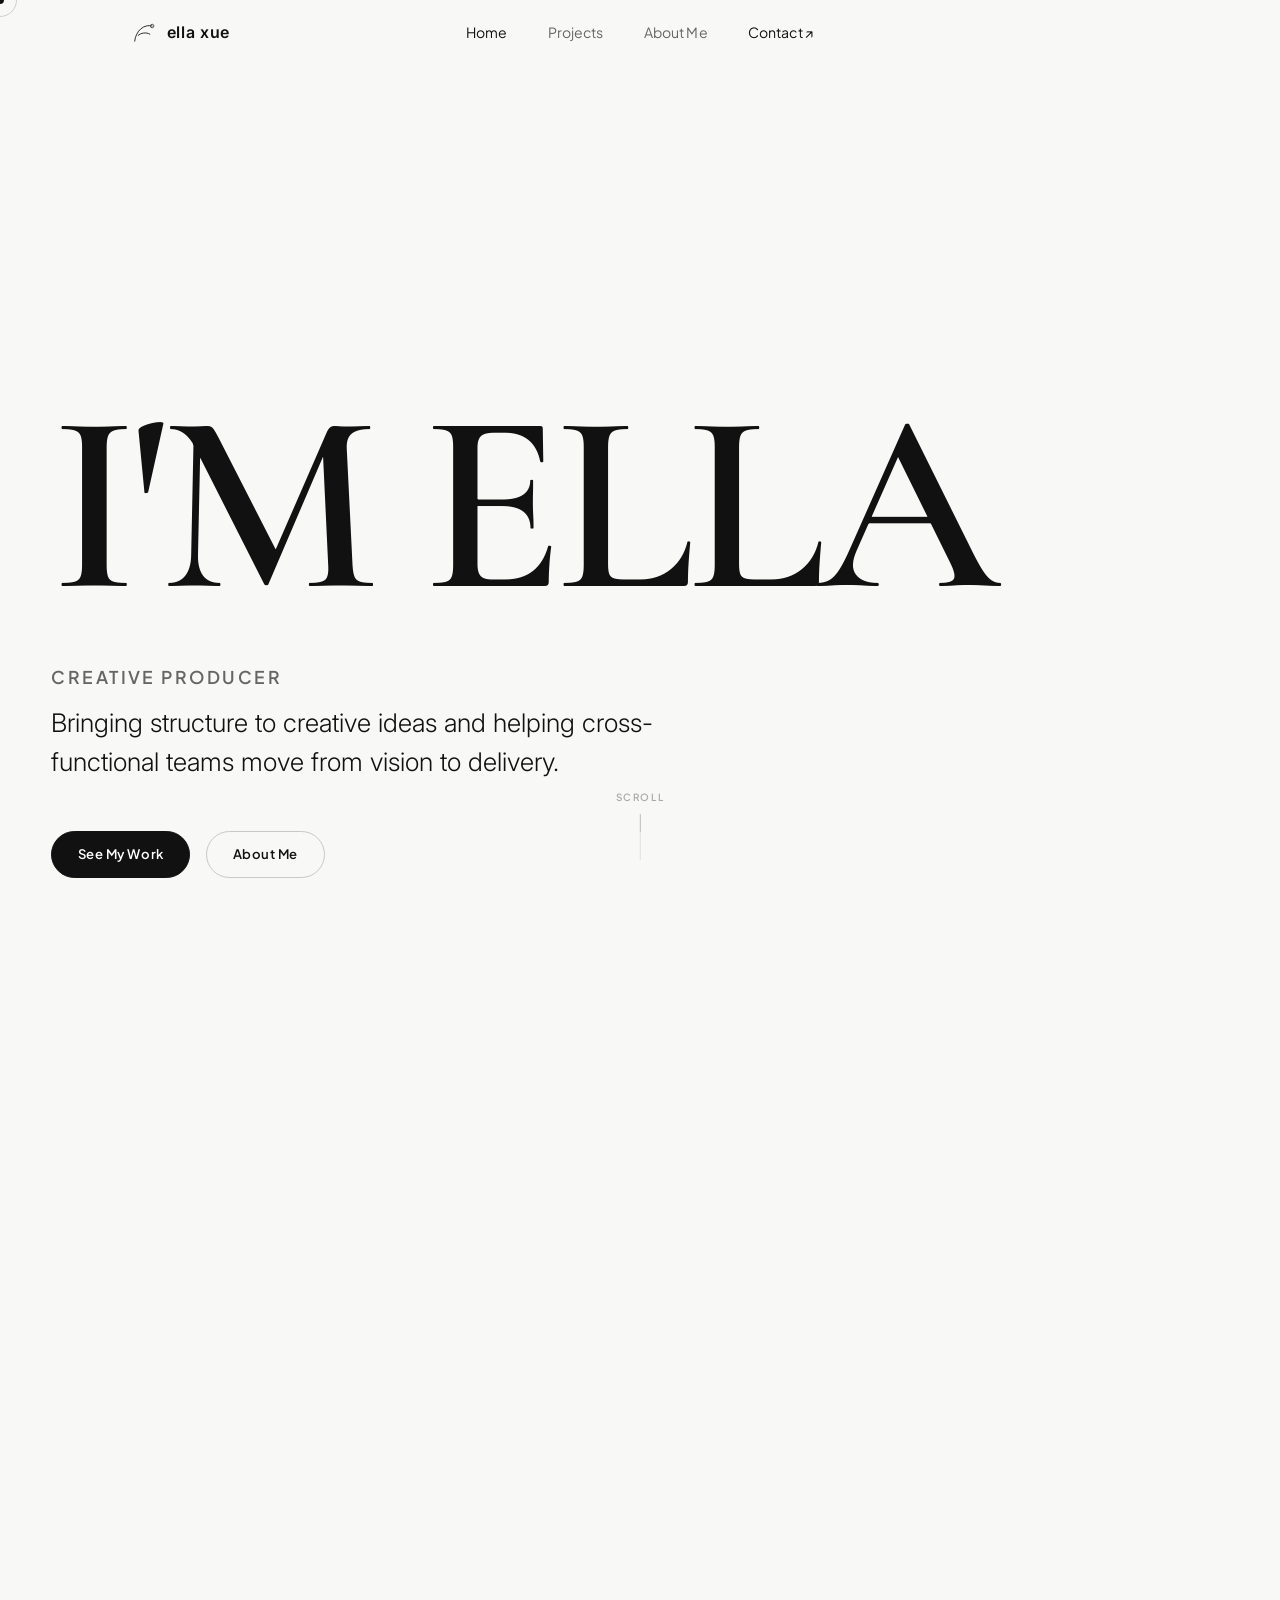
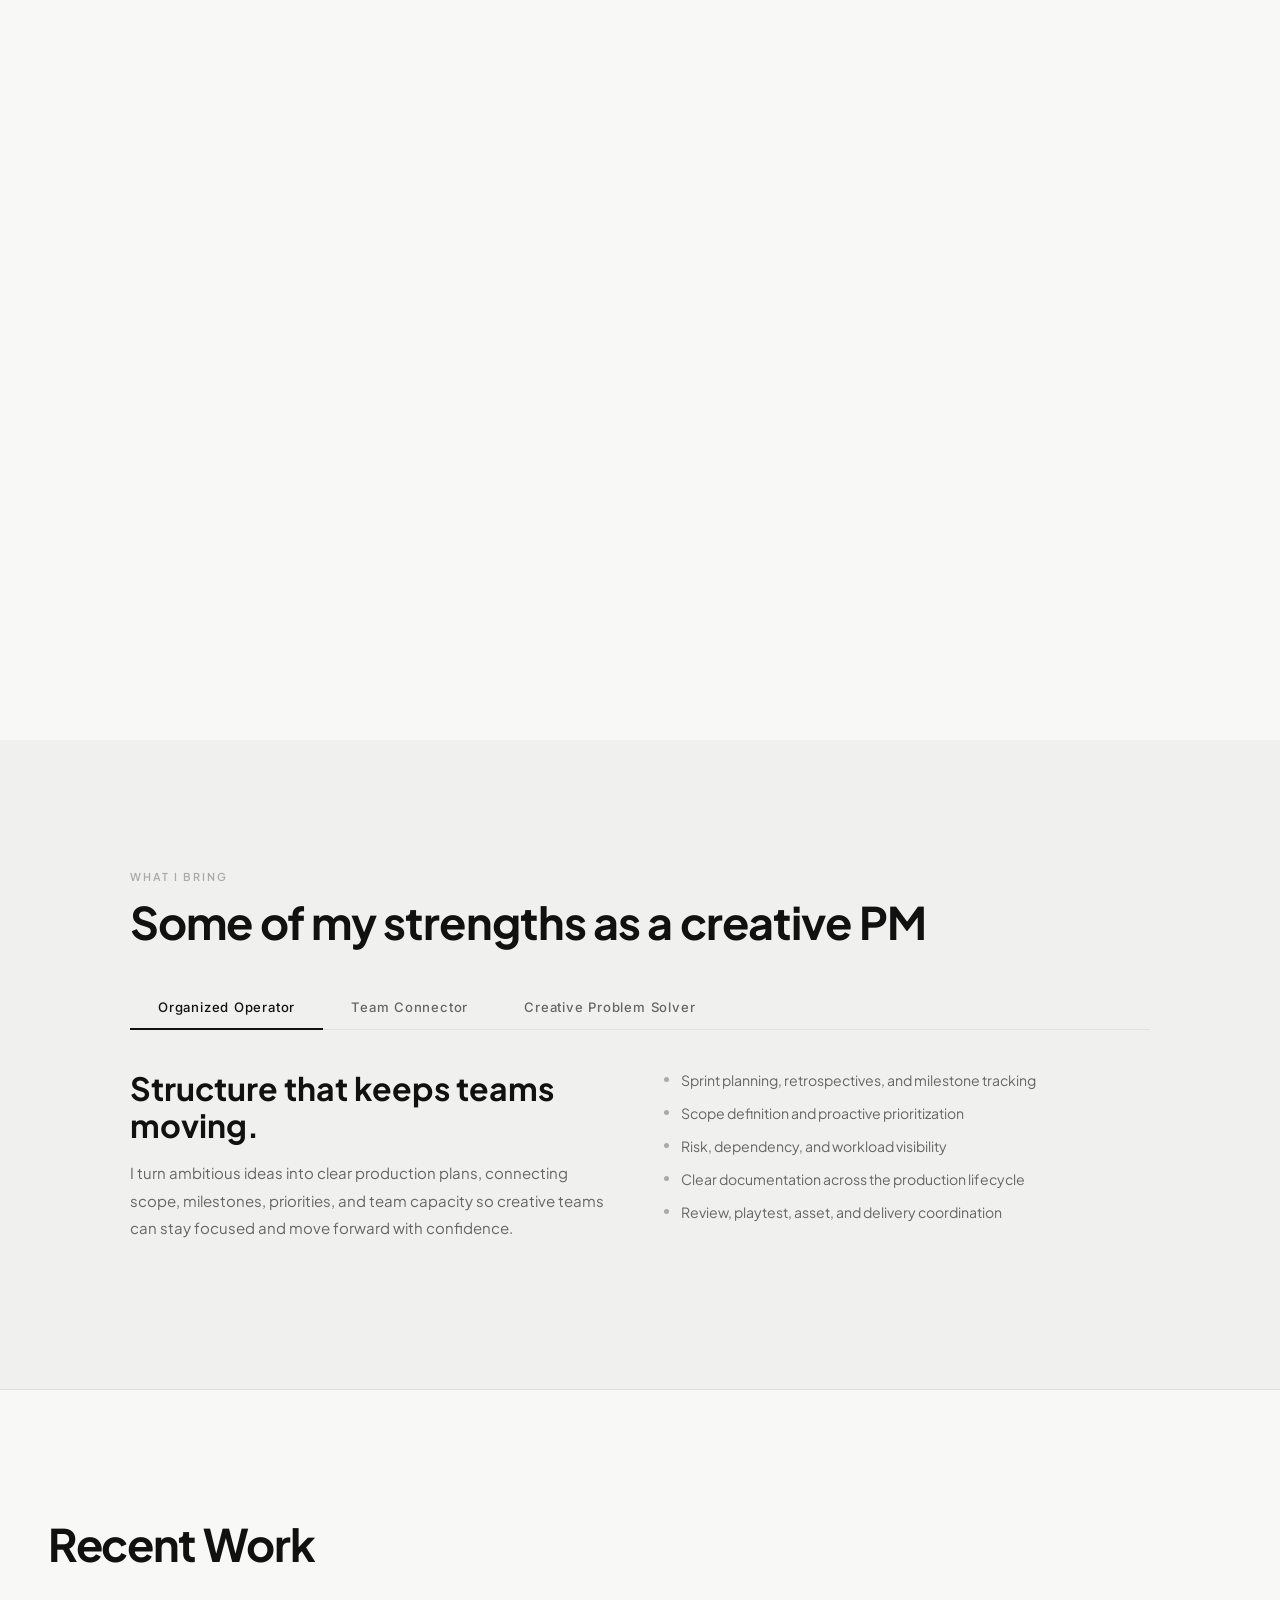
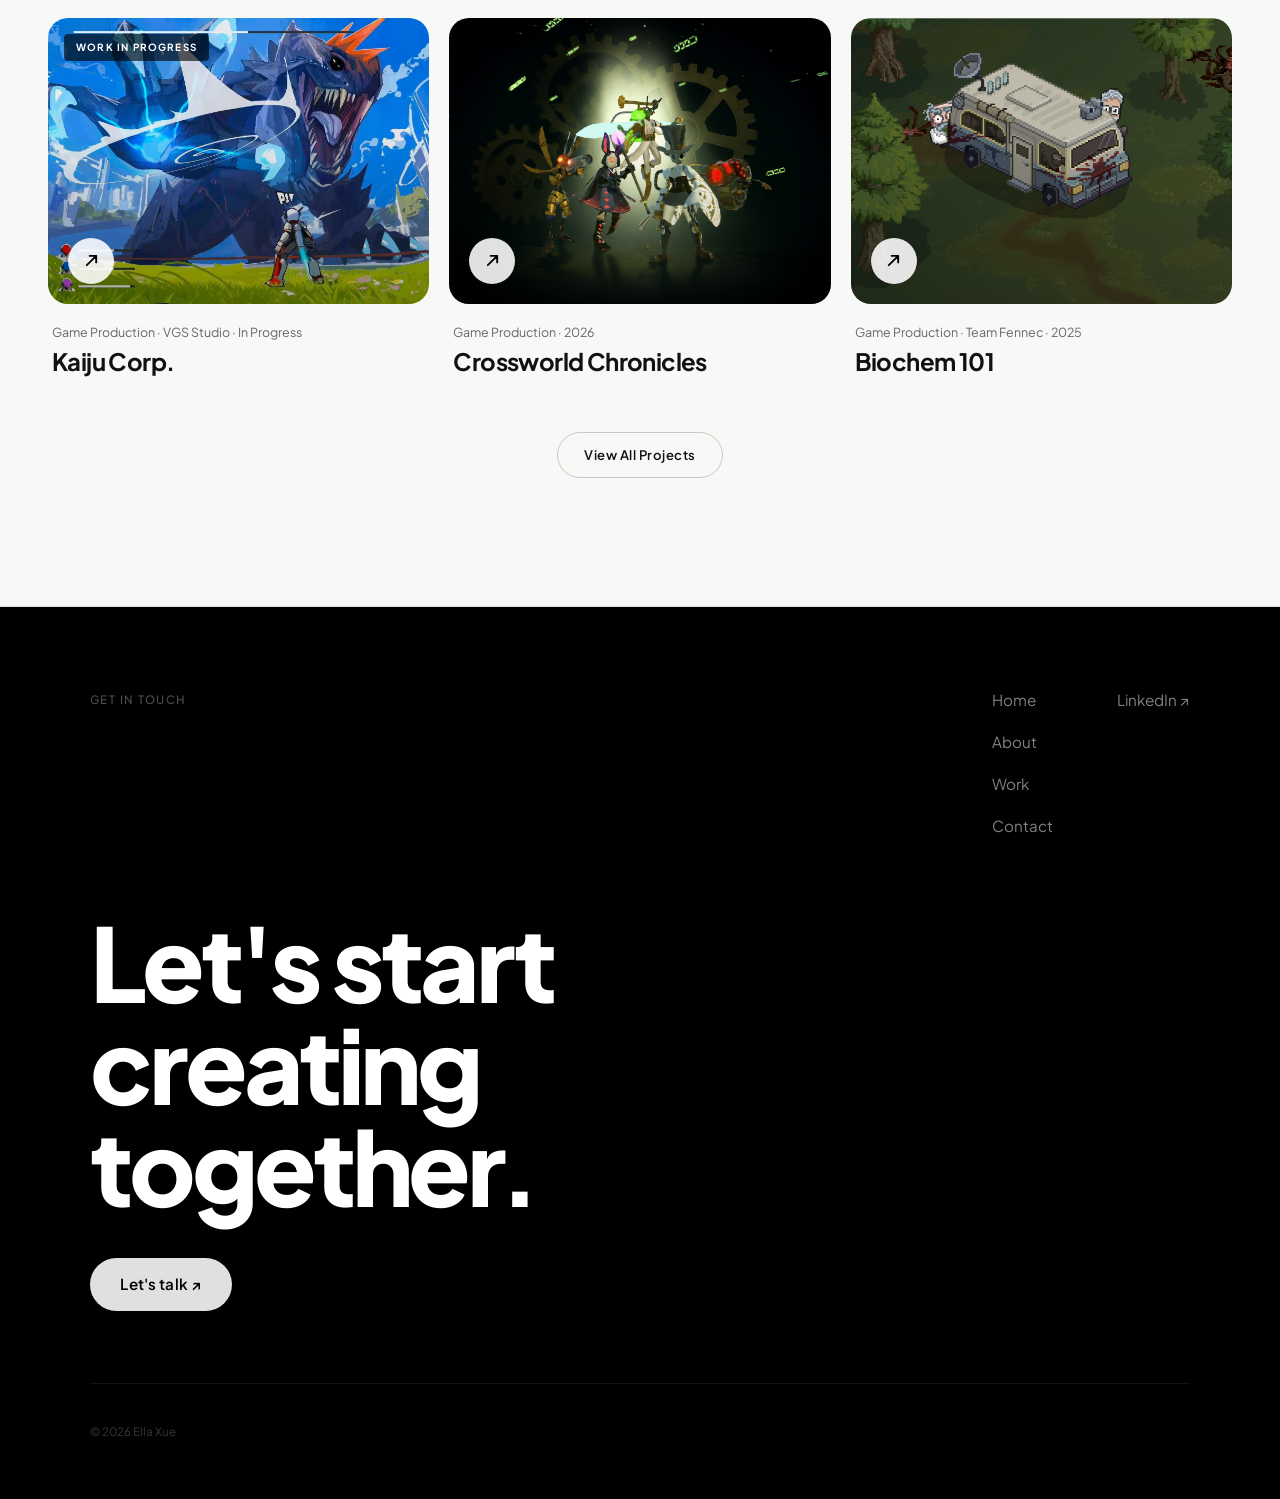
==== commit 9c24e9ef: "Update title to Creative Producer across home and about pages Co-Authored-By: Claude Sonnet 4.6 <nor" ====
--- a/index.html
+++ b/index.html
@@ -3,7 +3,7 @@
 <head>
   <meta charset="UTF-8" />
   <meta name="viewport" content="width=device-width, initial-scale=1.0" />
-  <title>Ella Xue — Digital Project Manager</title>
+  <title>Ella Xue — Creative Producer</title>
   <link rel="preconnect" href="https://fonts.googleapis.com" />
   <link rel="preconnect" href="https://fonts.gstatic.com" crossorigin />
   <link href="https://fonts.googleapis.com/css2?family=Cormorant+Garamond:ital,wght@0,300;0,400;0,600;1,300;1,400&family=Inter:wght@300;400;500;600&family=Plus+Jakarta+Sans:wght@300;400;500;600;700;800&display=swap" rel="stylesheet" />
@@ -64,10 +64,10 @@
 
     <!-- Lower: eyebrow + crossfading descriptions + buttons -->
     <div class="hs-lower">
-      <span class="hs-eyebrow" id="hsEyebrow">Producer · Digital Project Manager</span>
+      <span class="hs-eyebrow" id="hsEyebrow">Creative Producer</span>
       <div class="hs-desc-wrap">
         <p class="hs-desc hs-desc--a" id="hsDescA">Bringing structure to creative ideas and helping cross-functional teams move from vision to delivery.</p>
-        <p class="hs-desc hs-desc--b" id="hsDescB">A digital project manager based in Vancouver, focused on games, interactive media, and the craft of bringing creative teams together.</p>
+        <p class="hs-desc hs-desc--b" id="hsDescB">A creative producer based in Vancouver, focused on games, interactive media, and the craft of bringing creative teams together.</p>
       </div>
       <div class="hs-actions">
         <a href="projects.html" class="btn btn-primary">See My Work</a>
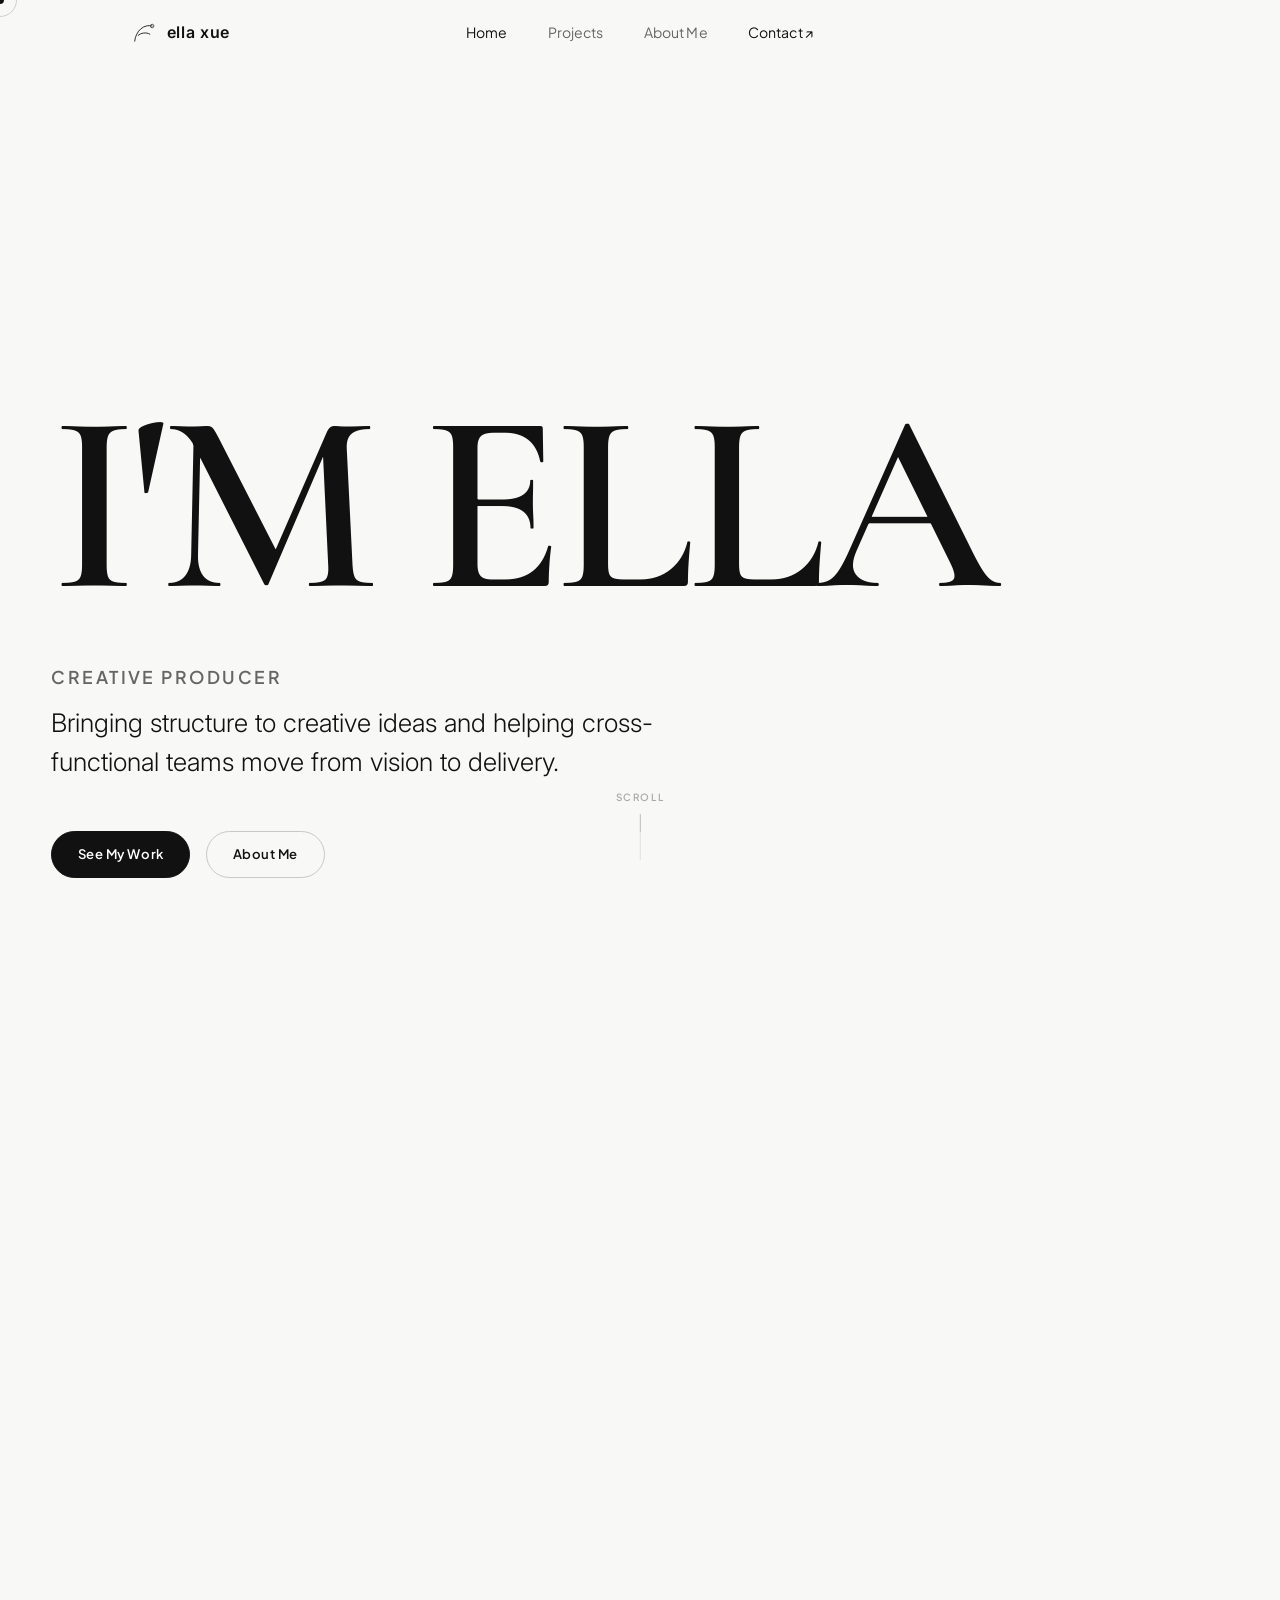
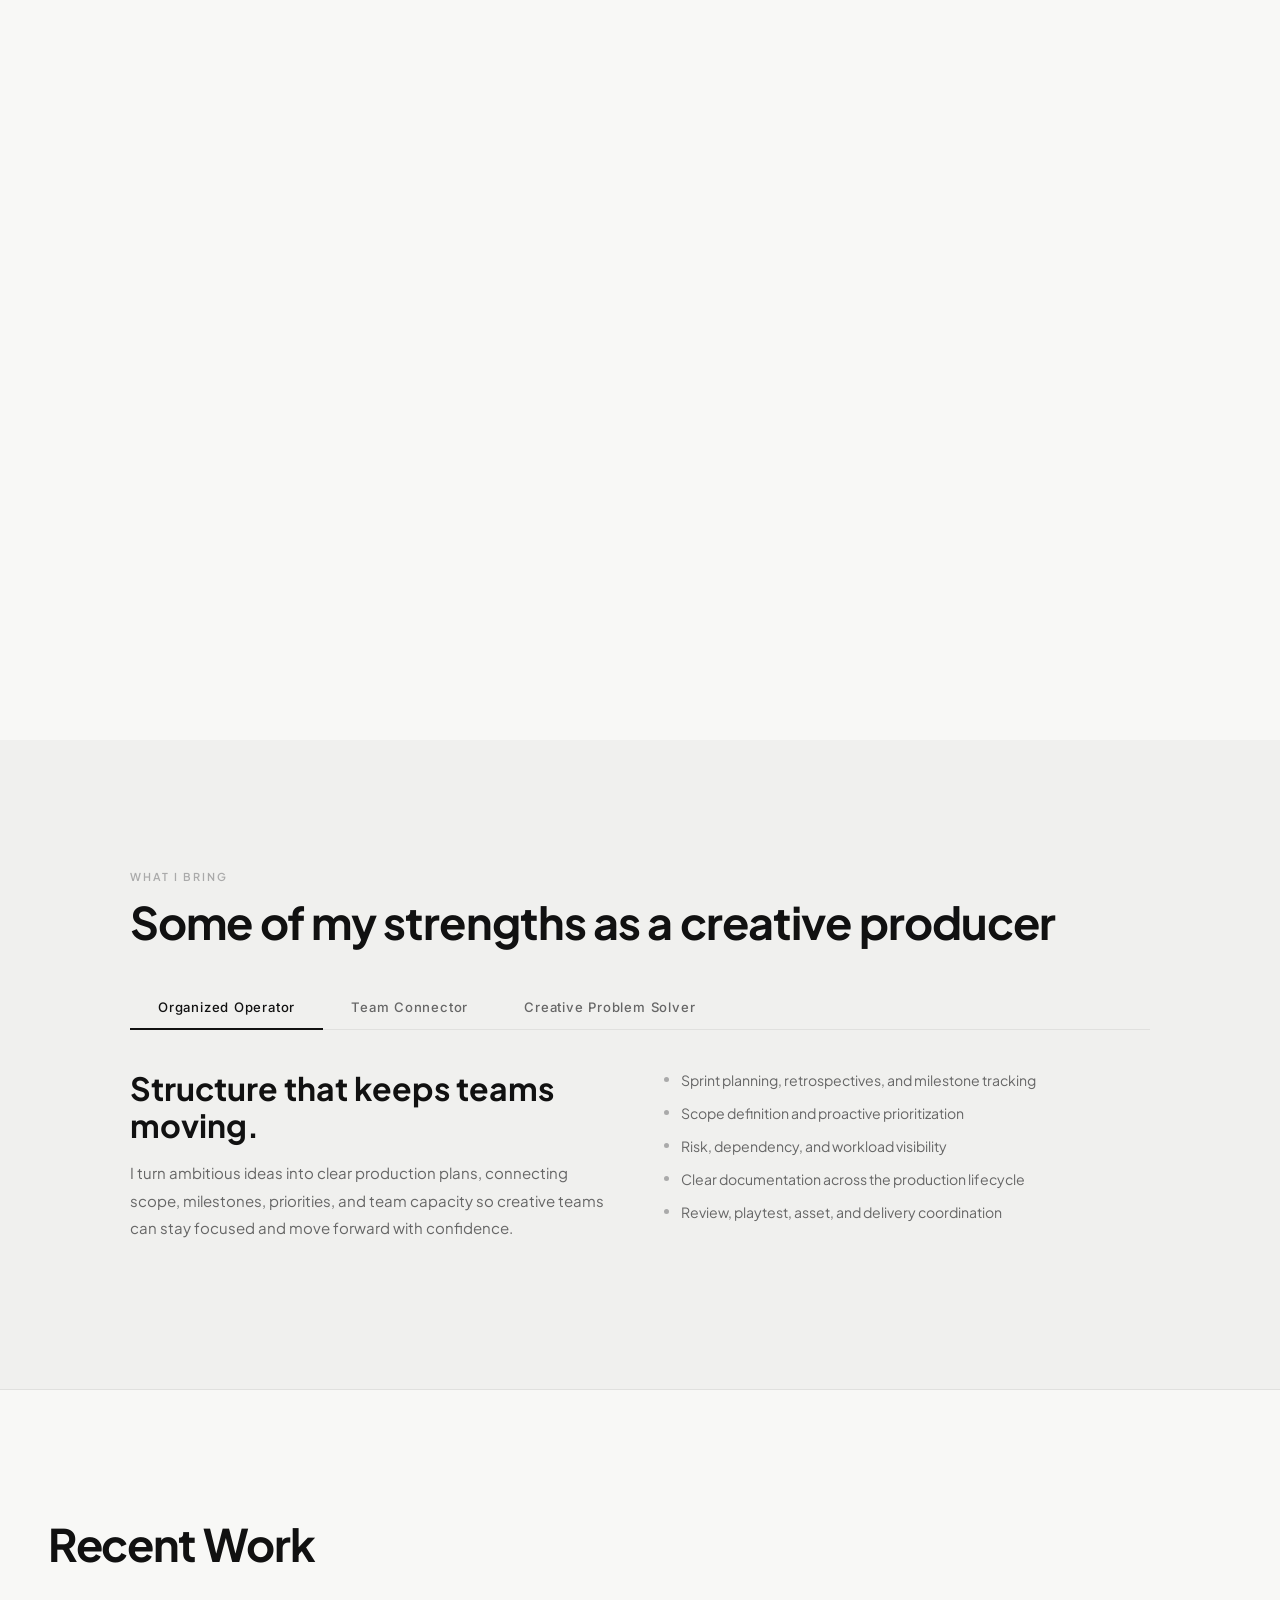
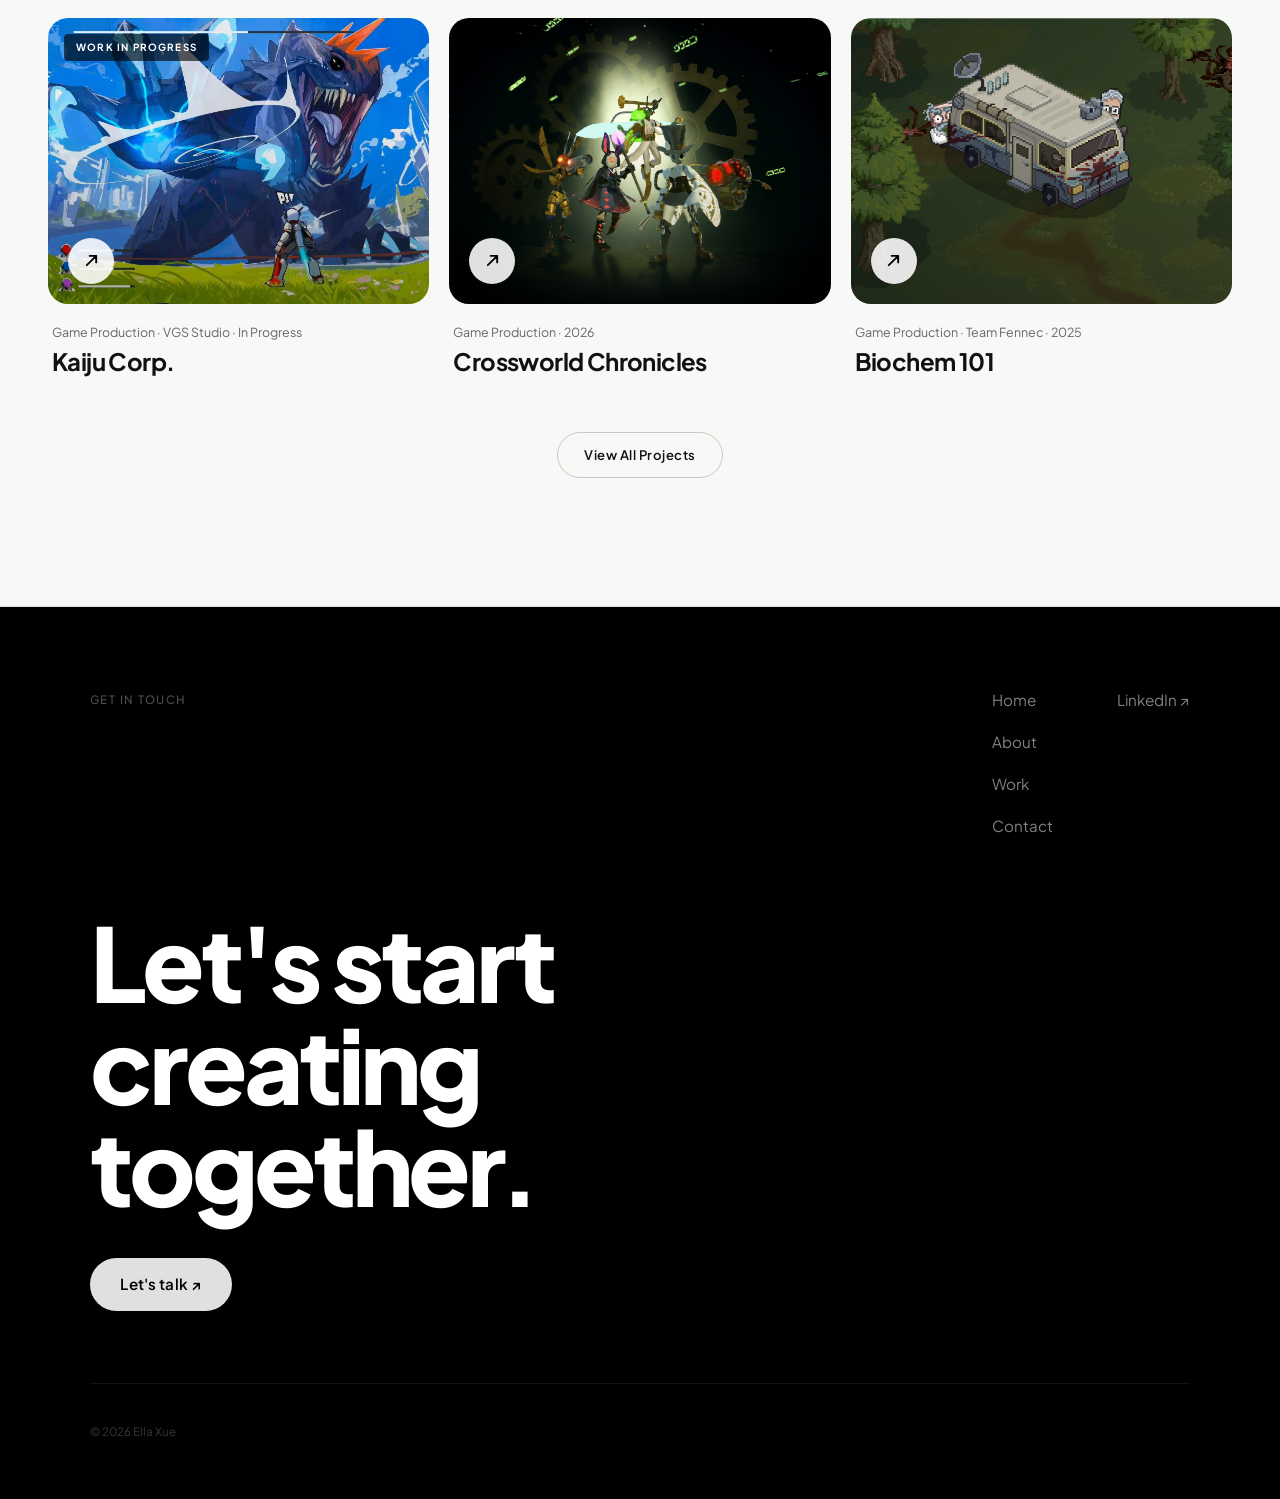
==== commit 207b64a3: "Update 'creative PM' to 'creative producer' in strengths section heading Co-Authored-By: Claude Sonn" ====
--- a/index.html
+++ b/index.html
@@ -93,7 +93,7 @@
 <section class="section section--alt">
   <div class="container">
     <span class="eyebrow reveal">What I Bring</span>
-    <h2 class="section-heading reveal">Some of my strengths as a creative PM</h2>
+    <h2 class="section-heading reveal">Some of my strengths as a creative producer</h2>
 
     <div class="tabs-nav reveal" role="tablist">
       <button class="tab-btn active" data-tab="tab-1" role="tab" aria-selected="true">Organized Operator</button>
